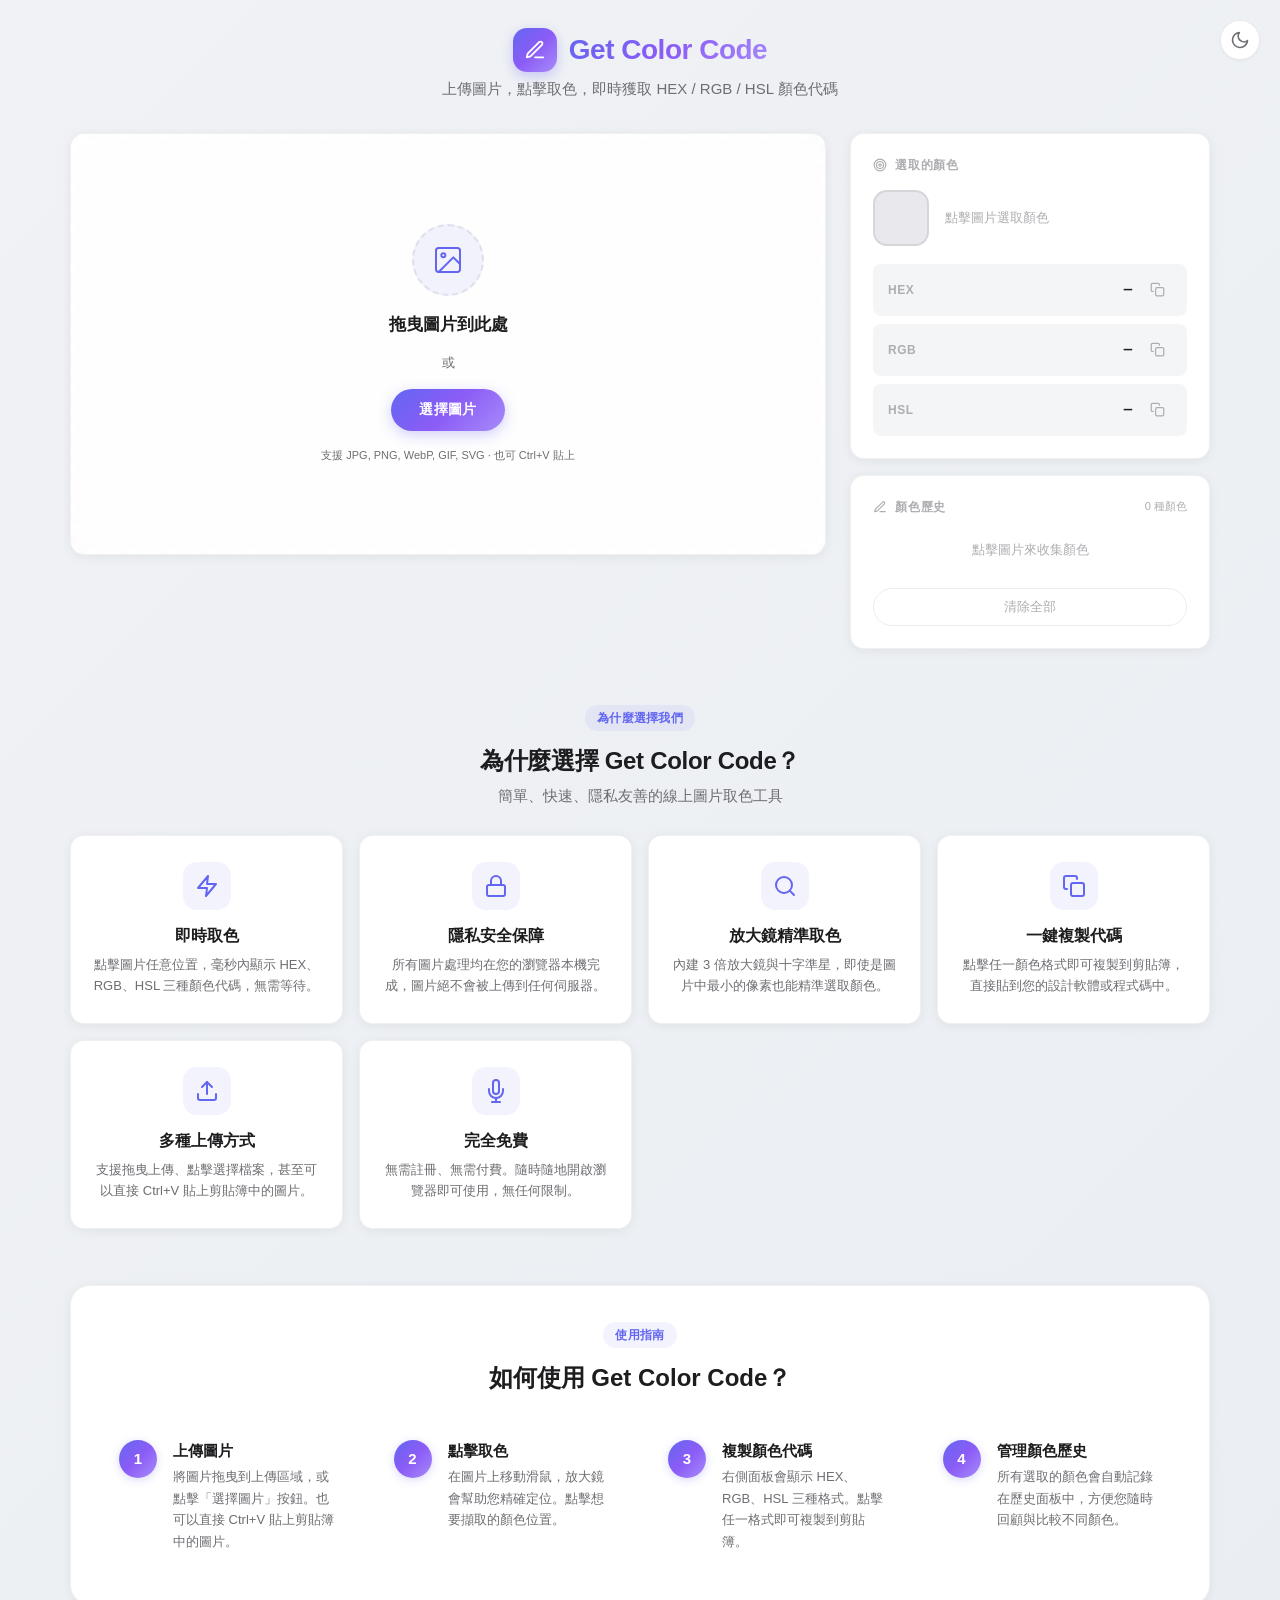
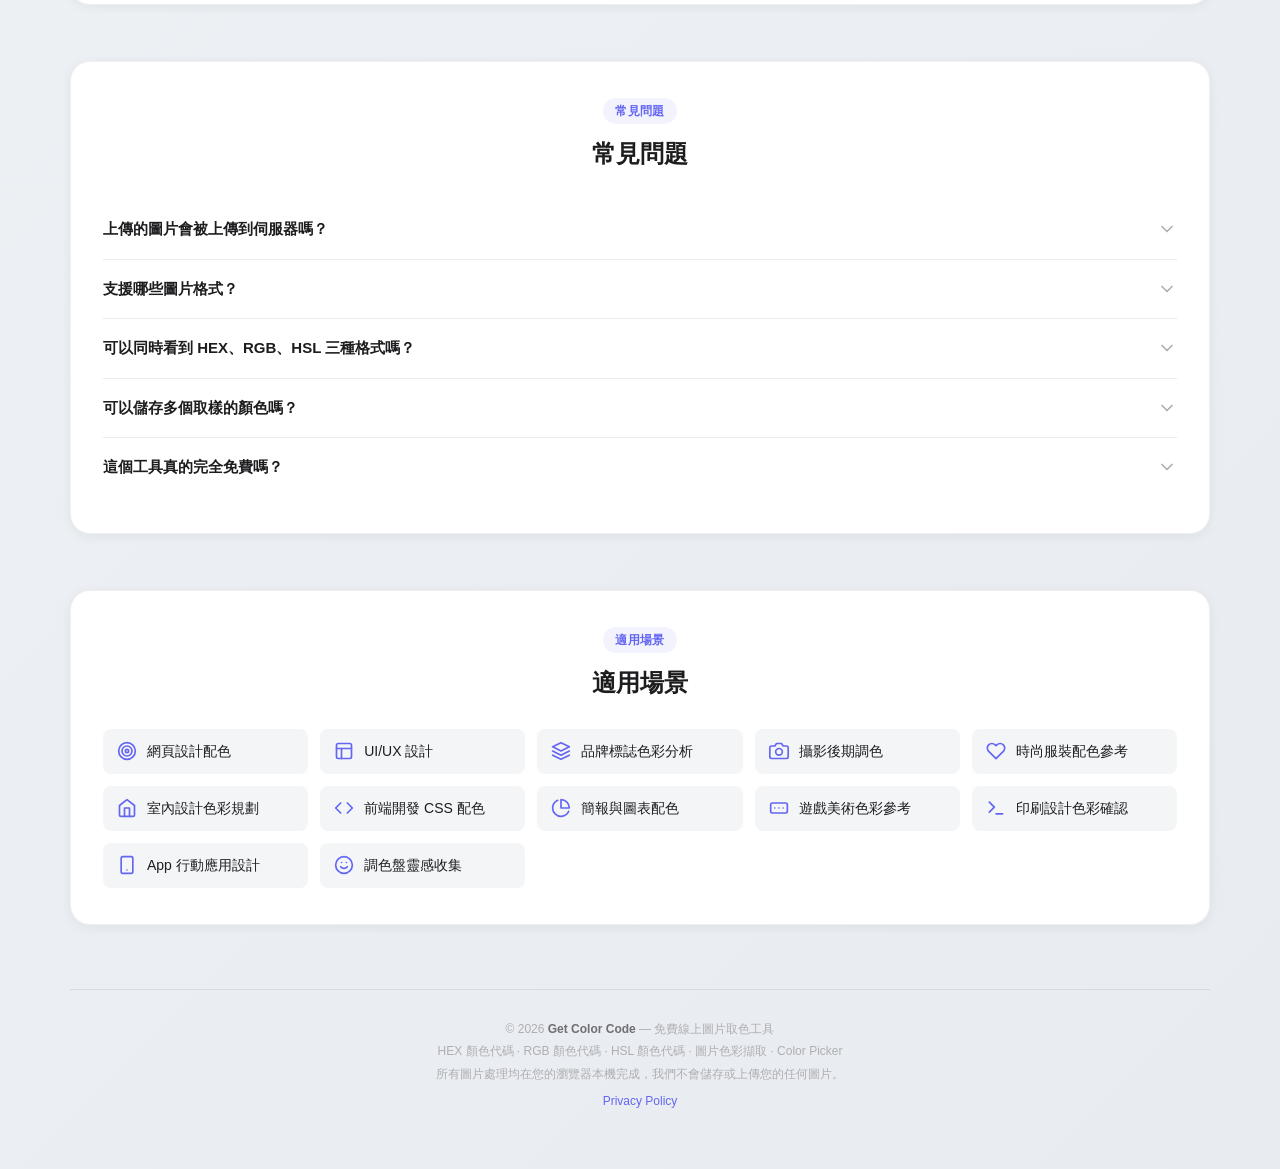
==== index.html @ 828b889d "Add files via upload" ====
<!DOCTYPE html>
<html lang="zh-TW">
<head>
  <meta charset="UTF-8">
  <meta name="viewport" content="width=device-width, initial-scale=1.0">

  <!-- ─── SEO Meta ─────────────────────────────── -->
  <title>Get Color Code - 免費線上圖片取色工具 | HEX RGB HSL 顏色代碼擷取</title>
  <meta name="description" content="Get Color Code 是一款免費的線上圖片取色工具。上傳圖片、點擊取色，即時獲取 HEX、RGB、HSL 顏色代碼。支援拖曳上傳、放大鏡精準取色、顏色歷史記錄，所有處理都在瀏覽器本地完成，保護您的隱私。">
  <meta name="keywords" content="圖片取色, 顏色代碼, HEX顏色, RGB顏色, HSL顏色, 色彩擷取, color picker, 線上取色工具, 顏色選擇器, Get Color Code, 圖片色彩分析, 網頁設計配色">
  <meta name="author" content="Get Color Code">
  <meta name="robots" content="index, follow">
  <meta name="theme-color" content="#6366f1" media="(prefers-color-scheme: light)">
  <meta name="theme-color" content="#121214" media="(prefers-color-scheme: dark)">
  <link rel="canonical" href="https://getcolorcode.com/">

  <!-- ─── Open Graph ───────────────────────────── -->
  <meta property="og:title" content="Get Color Code - 免費線上圖片取色工具">
  <meta property="og:description" content="上傳圖片、點擊取色，即時獲取 HEX、RGB、HSL 顏色代碼。支援拖曳上傳與放大鏡精準取色。">
  <meta property="og:type" content="website">
  <meta property="og:url" content="https://getcolorcode.com/">
  <meta property="og:locale" content="zh_TW">
  <meta property="og:site_name" content="Get Color Code">

  <!-- ─── Twitter Card ─────────────────────────── -->
  <meta name="twitter:card" content="summary_large_image">
  <meta name="twitter:title" content="Get Color Code - 免費線上圖片取色工具">
  <meta name="twitter:description" content="上傳圖片、點擊取色，即時獲取 HEX、RGB、HSL 顏色代碼。隱私友善，所有處理在瀏覽器本機完成。">

  <!-- ─── Structured Data (JSON-LD) ────────────── -->
  <script type="application/ld+json">{"@context":"https://schema.org","@type":"WebApplication","name":"Get Color Code","url":"https://getcolorcode.com/","description":"免費線上圖片取色工具，上傳圖片、點擊取色，即時獲取 HEX、RGB、HSL 顏色代碼。","applicationCategory":"MultimediaApplication","operatingSystem":"Any","offers":{"@type":"Offer","price":"0","priceCurrency":"TWD"},"author":{"@type":"Organization","name":"Get Color Code"},"browserRequirements":"Requires JavaScript"}</script>
  <script type="application/ld+json">{"@context":"https://schema.org","@type":"FAQPage","mainEntity":[{"@type":"Question","name":"上傳的圖片會被上傳到伺服器嗎？","acceptedAnswer":{"@type":"Answer","text":"不會。Get Color Code 的所有圖片處理都在您的瀏覽器本地端完成，圖片不會被上傳到任何伺服器，完全保障您的隱私安全。"}},{"@type":"Question","name":"支援哪些圖片格式？","acceptedAnswer":{"@type":"Answer","text":"支援 JPG、PNG、WebP、GIF、SVG 等常見圖片格式。您也可以直接從剪貼簿貼上圖片（Ctrl+V / Cmd+V）。"}},{"@type":"Question","name":"可以同時看到 HEX、RGB、HSL 三種格式嗎？","acceptedAnswer":{"@type":"Answer","text":"可以。點擊圖片後，右側面板會同時顯示 HEX（如 #FF6B6B）、RGB（如 rgb(255, 107, 107)）和 HSL（如 hsl(0, 100%, 71%)）三種顏色格式，點擊任一格式即可一鍵複製到剪貼簿。"}},{"@type":"Question","name":"可以儲存多個取樣的顏色嗎？","acceptedAnswer":{"@type":"Answer","text":"可以。每次點擊圖片取色時，顏色會自動儲存到右側的「顏色歷史」面板中，您可以隨時點擊歷史顏色來回顧，也可以一鍵清除全部記錄。"}}]}</script>

  <!-- ─── Stylesheet ───────────────────────────── -->
  <link rel="stylesheet" href="style.css">

  <!-- ─── Favicon (inline SVG) ─────────────────── -->
  <link rel="icon" href="data:image/svg+xml,<svg xmlns='http://www.w3.org/2000/svg' viewBox='0 0 32 32'><rect width='32' height='32' rx='8' fill='%236366f1'/><path d='M8 20c0-2.2 1.8-4 4-4h8c2.2 0 4 1.8 4 4s-1.8 4-4 4h-8c-2.2 0-4-1.8-4-4z' fill='white' opacity='0.9'/><circle cx='10' cy='12' r='2' fill='white'/><circle cx='16' cy='10' r='2' fill='white' opacity='0.8'/><circle cx='22' cy='12' r='2' fill='white' opacity='0.7'/></svg>">
</head>
<body>

  <!-- ─── Theme Toggle ──────────────────────── -->
  <button class="theme-toggle" id="themeToggle" type="button" aria-label="切換暗黑模式">
    <svg id="sunIcon" xmlns="http://www.w3.org/2000/svg" viewBox="0 0 24 24" fill="none" stroke="currentColor" stroke-width="2" stroke-linecap="round" stroke-linejoin="round"><circle cx="12" cy="12" r="5"/><line x1="12" y1="1" x2="12" y2="3"/><line x1="12" y1="21" x2="12" y2="23"/><line x1="4.22" y1="4.22" x2="5.64" y2="5.64"/><line x1="18.36" y1="18.36" x2="19.78" y2="19.78"/><line x1="1" y1="12" x2="3" y2="12"/><line x1="21" y1="12" x2="23" y2="12"/><line x1="4.22" y1="19.78" x2="5.64" y2="18.36"/><line x1="18.36" y1="5.64" x2="19.78" y2="4.22"/></svg>
    <svg id="moonIcon" xmlns="http://www.w3.org/2000/svg" viewBox="0 0 24 24" fill="none" stroke="currentColor" stroke-width="2" stroke-linecap="round" stroke-linejoin="round" style="display:none"><path d="M21 12.79A9 9 0 1 1 11.21 3 7 7 0 0 0 21 12.79z"/></svg>
  </button>

  <!-- ============================================
       HEADER
       ============================================ -->
  <header class="header">
    <div class="logo">
      <div class="logo-icon" aria-hidden="true">
        <svg xmlns="http://www.w3.org/2000/svg" viewBox="0 0 24 24" fill="none" stroke="currentColor" stroke-width="2" stroke-linecap="round" stroke-linejoin="round"><path d="M12 20h9"/><path d="M16.5 3.5a2.121 2.121 0 0 1 3 3L7 19l-4 1 1-4L16.5 3.5z"/></svg>
      </div>
      <h1>Get Color Code</h1>
    </div>
    <p class="subtitle">上傳圖片，點擊取色，即時獲取 HEX / RGB / HSL 顏色代碼</p>
  </header>

  <!-- ============================================
       MAIN TOOL
       ============================================ -->
  <main class="main-container">
    <!-- Image Section -->
    <section class="image-section" aria-label="圖片取色區域">
      <div class="image-card">
        <div class="image-wrapper" id="imageWrapper">
          <!-- Upload Overlay -->
          <div class="upload-overlay" id="uploadOverlay">
            <div class="upload-icon-wrapper" aria-hidden="true">
              <svg xmlns="http://www.w3.org/2000/svg" viewBox="0 0 24 24" fill="none" stroke="currentColor" stroke-width="1.5" stroke-linecap="round" stroke-linejoin="round"><rect x="3" y="3" width="18" height="18" rx="2" ry="2"/><circle cx="8.5" cy="8.5" r="1.5"/><polyline points="21 15 16 10 5 21"/></svg>
            </div>
            <span class="upload-text">拖曳圖片到此處</span>
            <span class="upload-hint">或</span>
            <button class="upload-btn" id="uploadBtn" type="button">選擇圖片</button>
            <span class="upload-hint" style="font-size: 11px;">支援 JPG, PNG, WebP, GIF, SVG · 也可 Ctrl+V 貼上</span>
          </div>
          <input type="file" id="fileInput" accept="image/*">

          <!-- Image -->
          <img id="mainImage" style="display: none;" alt="上傳的圖片，點擊即可取色">

          <!-- Magnifier -->
          <div class="magnifier" id="magnifier" aria-hidden="true">
            <div class="magnifier-hl"></div>
            <div class="magnifier-vl"></div>
            <div class="magnifier-center"></div>
          </div>

          <!-- Zoom level -->
          <div class="zoom-level" id="zoomLevel" style="display: none;" aria-live="polite">100%</div>
        </div>
      </div>
    </section>

    <!-- Sidebar -->
    <aside class="sidebar" aria-label="顏色資訊面板">
      <!-- Picked Color -->
      <div class="card" id="colorCard">
        <h2 class="card-title">
          <svg xmlns="http://www.w3.org/2000/svg" viewBox="0 0 24 24" fill="none" stroke="currentColor" stroke-width="2" stroke-linecap="round" stroke-linejoin="round"><circle cx="12" cy="12" r="10"/><circle cx="12" cy="12" r="6"/><circle cx="12" cy="12" r="2"/></svg>
          選取的顏色
        </h2>
        <div class="color-preview" id="colorPreview">
          <div class="color-swatch" id="colorSwatch" role="img" aria-label="選取的顏色預覽"></div>
          <span class="placeholder" id="colorPlaceholder">點擊圖片選取顏色</span>
        </div>
        <div class="color-codes">
          <div class="code-row" data-copy="hex" title="點擊複製 HEX" tabindex="0" role="button" aria-label="複製 HEX 顏色代碼">
            <span class="code-label">HEX</span>
            <span class="code-value" id="hexValue">—</span>
            <button class="copy-btn" data-copy="hex" aria-label="複製 HEX 顏色代碼">
              <svg xmlns="http://www.w3.org/2000/svg" viewBox="0 0 24 24" fill="none" stroke="currentColor" stroke-width="2" stroke-linecap="round" stroke-linejoin="round"><rect x="9" y="9" width="13" height="13" rx="2" ry="2"/><path d="M5 15H4a2 2 0 0 1-2-2V4a2 2 0 0 1 2-2h9a2 2 0 0 1 2 2v1"/></svg>
            </button>
          </div>
          <div class="code-row" data-copy="rgb" title="點擊複製 RGB" tabindex="0" role="button" aria-label="複製 RGB 顏色代碼">
            <span class="code-label">RGB</span>
            <span class="code-value" id="rgbValue">—</span>
            <button class="copy-btn" data-copy="rgb" aria-label="複製 RGB 顏色代碼">
              <svg xmlns="http://www.w3.org/2000/svg" viewBox="0 0 24 24" fill="none" stroke="currentColor" stroke-width="2" stroke-linecap="round" stroke-linejoin="round"><rect x="9" y="9" width="13" height="13" rx="2" ry="2"/><path d="M5 15H4a2 2 0 0 1-2-2V4a2 2 0 0 1 2-2h9a2 2 0 0 1 2 2v1"/></svg>
            </button>
          </div>
          <div class="code-row" data-copy="hsl" title="點擊複製 HSL" tabindex="0" role="button" aria-label="複製 HSL 顏色代碼">
            <span class="code-label">HSL</span>
            <span class="code-value" id="hslValue">—</span>
            <button class="copy-btn" data-copy="hsl" aria-label="複製 HSL 顏色代碼">
              <svg xmlns="http://www.w3.org/2000/svg" viewBox="0 0 24 24" fill="none" stroke="currentColor" stroke-width="2" stroke-linecap="round" stroke-linejoin="round"><rect x="9" y="9" width="13" height="13" rx="2" ry="2"/><path d="M5 15H4a2 2 0 0 1-2-2V4a2 2 0 0 1 2-2h9a2 2 0 0 1 2 2v1"/></svg>
            </button>
          </div>
        </div>
      </div>

      <!-- Color Palette / History -->
      <div class="card">
        <div class="palette-header">
          <h2 class="card-title" style="margin-bottom:0">
            <svg xmlns="http://www.w3.org/2000/svg" viewBox="0 0 24 24" fill="none" stroke="currentColor" stroke-width="2" stroke-linecap="round" stroke-linejoin="round"><path d="M12 20h9"/><path d="M16.5 3.5a2.121 2.121 0 0 1 3 3L7 19l-4 1 1-4L16.5 3.5z"/></svg>
            顏色歷史
          </h2>
          <span class="palette-count" id="paletteCount">0 種顏色</span>
        </div>
        <div class="palette-grid" id="paletteGrid">
          <span class="palette-empty">點擊圖片來收集顏色</span>
        </div>
        <button class="clear-btn" id="clearPalette" type="button">清除全部</button>
      </div>
    </aside>
  </main>

  <!-- ============================================
       CONTENT SECTIONS (SEO)
       ============================================ -->
  <div class="content-wrapper">

    <!-- Features -->
    <section aria-labelledby="features-title">
      <div class="section-header">
        <span class="section-badge">為什麼選擇我們</span>
        <h2 class="section-title" id="features-title">為什麼選擇 Get Color Code？</h2>
        <p class="section-desc">簡單、快速、隱私友善的線上圖片取色工具</p>
      </div>
      <div class="features-grid">
        <article class="feature-card">
          <div class="feature-icon" aria-hidden="true">
            <svg xmlns="http://www.w3.org/2000/svg" viewBox="0 0 24 24" fill="none" stroke="currentColor" stroke-width="2" stroke-linecap="round" stroke-linejoin="round"><polygon points="13 2 3 14 12 14 11 22 21 10 12 10 13 2"/></svg>
          </div>
          <h3>即時取色</h3>
          <p>點擊圖片任意位置，毫秒內顯示 HEX、RGB、HSL 三種顏色代碼，無需等待。</p>
        </article>
        <article class="feature-card">
          <div class="feature-icon" aria-hidden="true">
            <svg xmlns="http://www.w3.org/2000/svg" viewBox="0 0 24 24" fill="none" stroke="currentColor" stroke-width="2" stroke-linecap="round" stroke-linejoin="round"><rect x="3" y="11" width="18" height="11" rx="2" ry="2"/><path d="M7 11V7a5 5 0 0 1 10 0v4"/></svg>
          </div>
          <h3>隱私安全保障</h3>
          <p>所有圖片處理均在您的瀏覽器本機完成，圖片絕不會被上傳到任何伺服器。</p>
        </article>
        <article class="feature-card">
          <div class="feature-icon" aria-hidden="true">
            <svg xmlns="http://www.w3.org/2000/svg" viewBox="0 0 24 24" fill="none" stroke="currentColor" stroke-width="2" stroke-linecap="round" stroke-linejoin="round"><circle cx="11" cy="11" r="8"/><line x1="21" y1="21" x2="16.65" y2="16.65"/></svg>
          </div>
          <h3>放大鏡精準取色</h3>
          <p>內建 3 倍放大鏡與十字準星，即使是圖片中最小的像素也能精準選取顏色。</p>
        </article>
        <article class="feature-card">
          <div class="feature-icon" aria-hidden="true">
            <svg xmlns="http://www.w3.org/2000/svg" viewBox="0 0 24 24" fill="none" stroke="currentColor" stroke-width="2" stroke-linecap="round" stroke-linejoin="round"><rect x="9" y="9" width="13" height="13" rx="2" ry="2"/><path d="M5 15H4a2 2 0 0 1-2-2V4a2 2 0 0 1 2-2h9a2 2 0 0 1 2 2v1"/></svg>
          </div>
          <h3>一鍵複製代碼</h3>
          <p>點擊任一顏色格式即可複製到剪貼簿，直接貼到您的設計軟體或程式碼中。</p>
        </article>
        <article class="feature-card">
          <div class="feature-icon" aria-hidden="true">
            <svg xmlns="http://www.w3.org/2000/svg" viewBox="0 0 24 24" fill="none" stroke="currentColor" stroke-width="2" stroke-linecap="round" stroke-linejoin="round"><path d="M21 15v4a2 2 0 0 1-2 2H5a2 2 0 0 1-2-2v-4"/><polyline points="17 8 12 3 7 8"/><line x1="12" y1="3" x2="12" y2="15"/></svg>
          </div>
          <h3>多種上傳方式</h3>
          <p>支援拖曳上傳、點擊選擇檔案，甚至可以直接 Ctrl+V 貼上剪貼簿中的圖片。</p>
        </article>
        <article class="feature-card">
          <div class="feature-icon" aria-hidden="true">
            <svg xmlns="http://www.w3.org/2000/svg" viewBox="0 0 24 24" fill="none" stroke="currentColor" stroke-width="2" stroke-linecap="round" stroke-linejoin="round"><path d="M12 1a3 3 0 0 0-3 3v8a3 3 0 0 0 6 0V4a3 3 0 0 0-3-3z"/><path d="M19 10v2a7 7 0 0 1-14 0v-2"/><line x1="12" y1="19" x2="12" y2="23"/><line x1="8" y1="23" x2="16" y2="23"/></svg>
          </div>
          <h3>完全免費</h3>
          <p>無需註冊、無需付費。隨時隨地開啟瀏覽器即可使用，無任何限制。</p>
        </article>
      </div>
    </section>

    <!-- How to Use -->
    <section class="howto-card" aria-labelledby="howto-title">
      <div class="section-header">
        <span class="section-badge">使用指南</span>
        <h2 id="howto-title">如何使用 Get Color Code？</h2>
      </div>
      <div class="steps">
        <div class="step">
          <span class="step-number" aria-hidden="true">1</span>
          <div class="step-content">
            <h4>上傳圖片</h4>
            <p>將圖片拖曳到上傳區域，或點擊「選擇圖片」按鈕。也可以直接 Ctrl+V 貼上剪貼簿中的圖片。</p>
          </div>
        </div>
        <div class="step">
          <span class="step-number" aria-hidden="true">2</span>
          <div class="step-content">
            <h4>點擊取色</h4>
            <p>在圖片上移動滑鼠，放大鏡會幫助您精確定位。點擊想要擷取的顏色位置。</p>
          </div>
        </div>
        <div class="step">
          <span class="step-number" aria-hidden="true">3</span>
          <div class="step-content">
            <h4>複製顏色代碼</h4>
            <p>右側面板會顯示 HEX、RGB、HSL 三種格式。點擊任一格式即可複製到剪貼簿。</p>
          </div>
        </div>
        <div class="step">
          <span class="step-number" aria-hidden="true">4</span>
          <div class="step-content">
            <h4>管理顏色歷史</h4>
            <p>所有選取的顏色會自動記錄在歷史面板中，方便您隨時回顧與比較不同顏色。</p>
          </div>
        </div>
      </div>
    </section>

    <!-- FAQ -->
    <section class="faq-card" aria-labelledby="faq-title">
      <div class="section-header">
        <span class="section-badge">常見問題</span>
        <h2 id="faq-title">常見問題</h2>
      </div>
      <div class="faq-item">
        <div class="faq-question" tabindex="0" role="button" aria-expanded="false">
          <span>上傳的圖片會被上傳到伺服器嗎？</span>
          <span class="faq-arrow" aria-hidden="true">
            <svg xmlns="http://www.w3.org/2000/svg" viewBox="0 0 24 24" fill="none" stroke="currentColor" stroke-width="2" stroke-linecap="round" stroke-linejoin="round"><polyline points="6 9 12 15 18 9"/></svg>
          </span>
        </div>
        <div class="faq-answer">不會。Get Color Code 的所有圖片處理都在您的瀏覽器本地端完成，圖片不會被上傳到任何伺服器。我們非常重視您的隱私，這也是為什麼我們選擇完全在客戶端處理圖片。</div>
      </div>
      <div class="faq-item">
        <div class="faq-question" tabindex="0" role="button" aria-expanded="false">
          <span>支援哪些圖片格式？</span>
          <span class="faq-arrow" aria-hidden="true">
            <svg xmlns="http://www.w3.org/2000/svg" viewBox="0 0 24 24" fill="none" stroke="currentColor" stroke-width="2" stroke-linecap="round" stroke-linejoin="round"><polyline points="6 9 12 15 18 9"/></svg>
          </span>
        </div>
        <div class="faq-answer">支援 JPG、PNG、WebP、GIF、SVG 等常見圖片格式。您也可以直接從剪貼簿貼上圖片（使用 Ctrl+V 或 Cmd+V 快捷鍵）。</div>
      </div>
      <div class="faq-item">
        <div class="faq-question" tabindex="0" role="button" aria-expanded="false">
          <span>可以同時看到 HEX、RGB、HSL 三種格式嗎？</span>
          <span class="faq-arrow" aria-hidden="true">
            <svg xmlns="http://www.w3.org/2000/svg" viewBox="0 0 24 24" fill="none" stroke="currentColor" stroke-width="2" stroke-linecap="round" stroke-linejoin="round"><polyline points="6 9 12 15 18 9"/></svg>
          </span>
        </div>
        <div class="faq-answer">可以。點擊圖片後，右側面板會同時顯示 HEX（如 #FF6B6B）、RGB（如 rgb(255, 107, 107)）和 HSL（如 hsl(0, 100%, 71%)）三種顏色格式。點擊任一格式即可一鍵複製到剪貼簿。</div>
      </div>
      <div class="faq-item">
        <div class="faq-question" tabindex="0" role="button" aria-expanded="false">
          <span>可以儲存多個取樣的顏色嗎？</span>
          <span class="faq-arrow" aria-hidden="true">
            <svg xmlns="http://www.w3.org/2000/svg" viewBox="0 0 24 24" fill="none" stroke="currentColor" stroke-width="2" stroke-linecap="round" stroke-linejoin="round"><polyline points="6 9 12 15 18 9"/></svg>
          </span>
        </div>
        <div class="faq-answer">可以。每次點擊圖片取色時，顏色會自動儲存到右側的「顏色歷史」面板中。您可以隨時點擊歷史顏色來回顧之前的取色結果，也可以一鍵清除全部記錄。</div>
      </div>
      <div class="faq-item">
        <div class="faq-question" tabindex="0" role="button" aria-expanded="false">
          <span>這個工具真的完全免費嗎？</span>
          <span class="faq-arrow" aria-hidden="true">
            <svg xmlns="http://www.w3.org/2000/svg" viewBox="0 0 24 24" fill="none" stroke="currentColor" stroke-width="2" stroke-linecap="round" stroke-linejoin="round"><polyline points="6 9 12 15 18 9"/></svg>
          </span>
        </div>
        <div class="faq-answer">是的，Get Color Code 完全免費使用，無需註冊帳號，沒有任何隱藏費用。我們希望提供一個簡單好用的工具，幫助設計師、開發者和所有需要取色的人。</div>
      </div>
    </section>

    <!-- Use Cases -->
    <section class="usecase-card" aria-labelledby="usecase-title">
      <div class="section-header">
        <span class="section-badge">適用場景</span>
        <h2 id="usecase-title">適用場景</h2>
      </div>
      <div class="usecase-grid">
        <div class="usecase-item"><svg xmlns="http://www.w3.org/2000/svg" viewBox="0 0 24 24" fill="none" stroke="currentColor" stroke-width="2" stroke-linecap="round" stroke-linejoin="round"><circle cx="12" cy="12" r="10"/><circle cx="12" cy="12" r="6"/><circle cx="12" cy="12" r="2"/></svg> 網頁設計配色</div>
        <div class="usecase-item"><svg xmlns="http://www.w3.org/2000/svg" viewBox="0 0 24 24" fill="none" stroke="currentColor" stroke-width="2" stroke-linecap="round" stroke-linejoin="round"><rect x="3" y="3" width="18" height="18" rx="2" ry="2"/><line x1="3" y1="9" x2="21" y2="9"/><line x1="9" y1="21" x2="9" y2="9"/></svg> UI/UX 設計</div>
        <div class="usecase-item"><svg xmlns="http://www.w3.org/2000/svg" viewBox="0 0 24 24" fill="none" stroke="currentColor" stroke-width="2" stroke-linecap="round" stroke-linejoin="round"><path d="M12 2L2 7l10 5 10-5-10-5z"/><path d="M2 17l10 5 10-5"/><path d="M2 12l10 5 10-5"/></svg> 品牌標誌色彩分析</div>
        <div class="usecase-item"><svg xmlns="http://www.w3.org/2000/svg" viewBox="0 0 24 24" fill="none" stroke="currentColor" stroke-width="2" stroke-linecap="round" stroke-linejoin="round"><path d="M23 19a2 2 0 0 1-2 2H3a2 2 0 0 1-2-2V8a2 2 0 0 1 2-2h4l2-3h6l2 3h4a2 2 0 0 1 2 2z"/><circle cx="12" cy="13" r="4"/></svg> 攝影後期調色</div>
        <div class="usecase-item"><svg xmlns="http://www.w3.org/2000/svg" viewBox="0 0 24 24" fill="none" stroke="currentColor" stroke-width="2" stroke-linecap="round" stroke-linejoin="round"><path d="M20.84 4.61a5.5 5.5 0 0 0-7.78 0L12 5.67l-1.06-1.06a5.5 5.5 0 0 0-7.78 7.78l1.06 1.06L12 21.23l7.78-7.78 1.06-1.06a5.5 5.5 0 0 0 0-7.78z"/></svg> 時尚服裝配色參考</div>
        <div class="usecase-item"><svg xmlns="http://www.w3.org/2000/svg" viewBox="0 0 24 24" fill="none" stroke="currentColor" stroke-width="2" stroke-linecap="round" stroke-linejoin="round"><path d="M3 9l9-7 9 7v11a2 2 0 0 1-2 2H5a2 2 0 0 1-2-2z"/><polyline points="9 22 9 12 15 12 15 22"/></svg> 室內設計色彩規劃</div>
        <div class="usecase-item"><svg xmlns="http://www.w3.org/2000/svg" viewBox="0 0 24 24" fill="none" stroke="currentColor" stroke-width="2" stroke-linecap="round" stroke-linejoin="round"><polyline points="16 18 22 12 16 6"/><polyline points="8 6 2 12 8 18"/></svg> 前端開發 CSS 配色</div>
        <div class="usecase-item"><svg xmlns="http://www.w3.org/2000/svg" viewBox="0 0 24 24" fill="none" stroke="currentColor" stroke-width="2" stroke-linecap="round" stroke-linejoin="round"><path d="M21.21 15.89A10 10 0 1 1 8 2.83"/><path d="M22 12A10 10 0 0 0 12 2v10z"/></svg> 簡報與圖表配色</div>
        <div class="usecase-item"><svg xmlns="http://www.w3.org/2000/svg" viewBox="0 0 24 24" fill="none" stroke="currentColor" stroke-width="2" stroke-linecap="round" stroke-linejoin="round"><rect x="2" y="6" width="20" height="12" rx="2"/><path d="M12 12h.01"/><path d="M17 12h.01"/><path d="M7 12h.01"/></svg> 遊戲美術色彩參考</div>
        <div class="usecase-item"><svg xmlns="http://www.w3.org/2000/svg" viewBox="0 0 24 24" fill="none" stroke="currentColor" stroke-width="2" stroke-linecap="round" stroke-linejoin="round"><polyline points="4 17 10 11 4 5"/><line x1="12" y1="19" x2="20" y2="19"/></svg> 印刷設計色彩確認</div>
        <div class="usecase-item"><svg xmlns="http://www.w3.org/2000/svg" viewBox="0 0 24 24" fill="none" stroke="currentColor" stroke-width="2" stroke-linecap="round" stroke-linejoin="round"><rect x="5" y="2" width="14" height="20" rx="2" ry="2"/><line x1="12" y1="18" x2="12.01" y2="18"/></svg> App 行動應用設計</div>
        <div class="usecase-item"><svg xmlns="http://www.w3.org/2000/svg" viewBox="0 0 24 24" fill="none" stroke="currentColor" stroke-width="2" stroke-linecap="round" stroke-linejoin="round"><circle cx="12" cy="12" r="10"/><path d="M8 14s1.5 2 4 2 4-2 4-2"/><line x1="9" y1="9" x2="9.01" y2="9"/><line x1="15" y1="9" x2="15.01" y2="9"/></svg> 調色盤靈感收集</div>
      </div>
    </section>

  </div>

  <!-- ============================================
       FOOTER
       ============================================ -->
  <footer class="footer">
    <p>&copy; 2026 <strong>Get Color Code</strong> — 免費線上圖片取色工具</p>
    <p>HEX 顏色代碼 · RGB 顏色代碼 · HSL 顏色代碼 · 圖片色彩擷取 · Color Picker</p>
    <p>所有圖片處理均在您的瀏覽器本機完成，我們不會儲存或上傳您的任何圖片。</p>
    <p class="footer-privacy"><a href="https://getcolorcode-privacypolicy.web.app" target="_blank" rel="noopener noreferrer">Privacy Policy</a></p>
  </footer>

  <!-- Toast -->
  <div class="toast" id="toast" aria-live="polite"></div>

  <!-- ─── JavaScript ───────────────────────────── -->
  <script src="script.js" defer></script>

</body>
</html>
---- style.css ----
/* =============================================
   Get Color Code - 圖片取色工具
   Optimized UI Style Sheet
   ============================================= */

/* ─── CSS Variables ─────────────────────── */
:root {
  /* Colors */
  --bg: #f0f2f5;
  --bg-gradient: linear-gradient(135deg, #f0f2f5 0%, #e8ecf1 100%);
  --card-bg: #ffffff;
  --card-border: rgba(0, 0, 0, 0.06);
  --text: #1d1d1f;
  --text-secondary: #6e6e73;
  --text-tertiary: #aeaeb2;

  /* Brand - gradient theme for a color tool */
  --brand-start: #6366f1;
  --brand-mid: #8b5cf6;
  --brand-end: #a78bfa;
  --brand-gradient: linear-gradient(135deg, #6366f1, #8b5cf6, #a78bfa);
  --brand-subtle: rgba(99, 102, 241, 0.08);

  /* Semantic */
  --accent: #6366f1;
  --accent-hover: #4f46e5;
  --accent-light: rgba(99, 102, 241, 0.12);
  --success: #10b981;
  --danger: #ef4444;
  --warning: #f59e0b;

  /* Surfaces */
  --border: rgba(0, 0, 0, 0.08);
  --border-light: rgba(0, 0, 0, 0.04);
  --hover-bg: rgba(0, 0, 0, 0.04);
  --code-bg: #f4f5f7;

  /* Shadows */
  --shadow-sm: 0 1px 3px rgba(0, 0, 0, 0.04);
  --shadow: 0 2px 12px rgba(0, 0, 0, 0.06);
  --shadow-md: 0 4px 20px rgba(0, 0, 0, 0.08);
  --shadow-lg: 0 8px 32px rgba(0, 0, 0, 0.1);
  --shadow-xl: 0 16px 48px rgba(0, 0, 0, 0.12);

  /* Radius */
  --radius-sm: 8px;
  --radius: 14px;
  --radius-lg: 20px;
  --radius-xl: 28px;
  --radius-full: 9999px;

  /* Typography */
  --font-sans: -apple-system, BlinkMacSystemFont, 'SF Pro Text', 'Segoe UI', Roboto, 'Helvetica Neue', Arial, sans-serif;
  --font-mono: 'SF Mono', 'Fira Code', 'Cascadia Code', 'JetBrains Mono', monospace;

  /* Transitions */
  --transition: 0.2s cubic-bezier(0.4, 0, 0.2, 1);
  --transition-slow: 0.35s cubic-bezier(0.4, 0, 0.2, 1);
  --transition-bounce: 0.4s cubic-bezier(0.34, 1.56, 0.64, 1);

  /* Toast */
  --toast-bg: #1d1d1f;
  --toast-text: #ffffff;
}

/* ─── Dark Mode ─────────────────────────── */
@media (prefers-color-scheme: dark) {
  :root {
    --bg: #121214;
    --bg-gradient: linear-gradient(135deg, #121214 0%, #18181b 100%);
    --card-bg: #1c1c1e;
    --card-border: rgba(255, 255, 255, 0.06);
    --text: #f5f5f7;
    --text-secondary: #98989d;
    --text-tertiary: #636366;

    --border: rgba(255, 255, 255, 0.08);
    --border-light: rgba(255, 255, 255, 0.04);
    --hover-bg: rgba(255, 255, 255, 0.06);
    --code-bg: #2c2c2e;

    --brand-subtle: rgba(99, 102, 241, 0.12);
    --accent-light: rgba(99, 102, 241, 0.18);

    --shadow-sm: 0 1px 3px rgba(0, 0, 0, 0.2);
    --shadow: 0 2px 12px rgba(0, 0, 0, 0.25);
    --shadow-md: 0 4px 20px rgba(0, 0, 0, 0.3);
    --shadow-lg: 0 8px 32px rgba(0, 0, 0, 0.35);

    --toast-bg: #f5f5f7;
    --toast-text: #1d1d1f;
  }

  .image-wrapper {
    background: repeating-conic-gradient(#2c2c2e 0% 25%, transparent 0% 50%) 50% / 20px 20px;
  }

  .upload-overlay {
    background: rgba(0, 0, 0, 0.75);
  }

  .magnifier {
    border-color: rgba(255, 255, 255, 0.6);
  }
}

/* ─── Manual Dark Mode ──────────────────── */
[data-theme="dark"] {
  --bg: #121214;
  --bg-gradient: linear-gradient(135deg, #121214 0%, #18181b 100%);
  --card-bg: #1c1c1e;
  --card-border: rgba(255, 255, 255, 0.06);
  --text: #f5f5f7;
  --text-secondary: #98989d;
  --text-tertiary: #636366;

  --border: rgba(255, 255, 255, 0.08);
  --border-light: rgba(255, 255, 255, 0.04);
  --hover-bg: rgba(255, 255, 255, 0.06);
  --code-bg: #2c2c2e;

  --brand-subtle: rgba(99, 102, 241, 0.12);
  --accent-light: rgba(99, 102, 241, 0.18);

  --shadow-sm: 0 1px 3px rgba(0, 0, 0, 0.2);
  --shadow: 0 2px 12px rgba(0, 0, 0, 0.25);
  --shadow-md: 0 4px 20px rgba(0, 0, 0, 0.3);
  --shadow-lg: 0 8px 32px rgba(0, 0, 0, 0.35);

  --toast-bg: #f5f5f7;
  --toast-text: #1d1d1f;
}

[data-theme="dark"] .image-wrapper {
  background: repeating-conic-gradient(#2c2c2e 0% 25%, transparent 0% 50%) 50% / 20px 20px;
}

[data-theme="dark"] .upload-overlay {
  background: rgba(0, 0, 0, 0.75);
}

[data-theme="dark"] .magnifier {
  border-color: rgba(255, 255, 255, 0.6);
}

[data-theme="dark"] .logo-icon {
  box-shadow: 0 0 20px rgba(99, 102, 241, 0.3);
}

/* ─── Reset & Base ──────────────────────── */
*, *::before, *::after {
  margin: 0;
  padding: 0;
  box-sizing: border-box;
}

body {
  font-family: var(--font-sans);
  background: var(--bg-gradient);
  color: var(--text);
  min-height: 100vh;
  min-height: 100dvh;
  display: flex;
  flex-direction: column;
  align-items: center;
  padding: 28px 24px;
  -webkit-font-smoothing: antialiased;
  -moz-osx-font-smoothing: grayscale;
  line-height: 1.5;
}

/* ─── Animations ────────────────────────── */
@keyframes fadeInUp {
  from { opacity: 0; transform: translateY(16px); }
  to   { opacity: 1; transform: translateY(0); }
}

@keyframes fadeInScale {
  from { opacity: 0; transform: scale(0.92); }
  to   { opacity: 1; transform: scale(1); }
}

@keyframes shimmer {
  0%   { background-position: -200% 0; }
  100% { background-position: 200% 0; }
}

@keyframes pulse {
  0%, 100% { opacity: 1; }
  50% { opacity: 0.6; }
}

@keyframes checkPop {
  0%   { transform: scale(0); opacity: 0; }
  50%  { transform: scale(1.2); }
  100% { transform: scale(1); opacity: 1; }
}

.header { animation: fadeInUp 0.5s ease both; }
.main-container { animation: fadeInUp 0.5s ease 0.1s both; }
.content-wrapper { animation: fadeInUp 0.5s ease 0.2s both; }

/* ─── Header ────────────────────────────── */
.header {
  text-align: center;
  margin-bottom: 32px;
  max-width: 600px;
}

.logo {
  display: flex;
  align-items: center;
  justify-content: center;
  gap: 12px;
  margin-bottom: 6px;
}

.logo-icon {
  width: 44px;
  height: 44px;
  border-radius: 14px;
  background: var(--brand-gradient);
  display: flex;
  align-items: center;
  justify-content: center;
  box-shadow: 0 4px 12px rgba(99, 102, 241, 0.3);
  flex-shrink: 0;
  transition: box-shadow var(--transition);
}

.logo-icon svg {
  width: 22px;
  height: 22px;
  color: #fff;
}

.logo h1 {
  font-size: 28px;
  font-weight: 800;
  letter-spacing: -0.5px;
  background: var(--brand-gradient);
  -webkit-background-clip: text;
  -webkit-text-fill-color: transparent;
  background-clip: text;
}

.subtitle {
  color: var(--text-secondary);
  font-size: 15px;
  font-weight: 400;
  margin-top: 2px;
}

/* ─── Theme Toggle ──────────────────────── */
.theme-toggle {
  position: fixed;
  top: 20px;
  right: 20px;
  width: 40px;
  height: 40px;
  border-radius: 50%;
  border: 1px solid var(--border);
  background: var(--card-bg);
  color: var(--text-secondary);
  cursor: pointer;
  display: flex;
  align-items: center;
  justify-content: center;
  transition: all var(--transition);
  z-index: 50;
  box-shadow: var(--shadow-sm);
}

.theme-toggle:hover {
  background: var(--hover-bg);
  color: var(--accent);
  box-shadow: var(--shadow);
  transform: scale(1.05);
}

.theme-toggle:active {
  transform: scale(0.95);
}

.theme-toggle svg {
  width: 20px;
  height: 20px;
}

/* ─── Main Container ────────────────────── */
.main-container {
  display: flex;
  gap: 24px;
  width: 100%;
  max-width: 1140px;
  align-items: flex-start;
}

/* ─── Image Area ────────────────────────── */
.image-section {
  flex: 1;
  min-width: 0;
}

.image-card {
  background: var(--card-bg);
  border-radius: var(--radius);
  box-shadow: var(--shadow);
  border: 1px solid var(--card-border);
  overflow: hidden;
  transition: box-shadow var(--transition);
}

.image-card:focus-within {
  box-shadow: var(--shadow-md), 0 0 0 2px var(--accent-light);
}

.image-wrapper {
  position: relative;
  width: 100%;
  min-height: 420px;
  display: flex;
  align-items: center;
  justify-content: center;
  background: repeating-conic-gradient(#e8e8ed 0% 25%, transparent 0% 50%) 50% / 20px 20px;
  cursor: crosshair;
  overflow: hidden;
}

.image-wrapper img {
  max-width: 100%;
  max-height: 620px;
  display: block;
  user-select: none;
  -webkit-user-drag: none;
  transition: transform 0.15s ease;
  will-change: transform;
}

/* ─── Upload Overlay ────────────────────── */
.upload-overlay {
  position: absolute;
  inset: 0;
  display: flex;
  flex-direction: column;
  align-items: center;
  justify-content: center;
  gap: 16px;
  background: rgba(255, 255, 255, 0.88);
  backdrop-filter: blur(12px);
  -webkit-backdrop-filter: blur(12px);
  transition: opacity 0.35s ease, background 0.3s ease;
  z-index: 10;
}

.upload-overlay.drag-over {
  background: rgba(99, 102, 241, 0.08);
  border: 2px dashed var(--accent);
  inset: 8px;
  border-radius: calc(var(--radius) - 4px);
}

.upload-overlay.hidden {
  opacity: 0;
  pointer-events: none;
}

.upload-icon-wrapper {
  width: 72px;
  height: 72px;
  border-radius: 50%;
  background: var(--brand-subtle);
  display: flex;
  align-items: center;
  justify-content: center;
  border: 2px dashed var(--border);
  transition: all var(--transition);
  color: var(--accent);
}

.upload-overlay.drag-over .upload-icon-wrapper {
  border-color: var(--accent);
  background: var(--accent-light);
  transform: scale(1.05);
}

.upload-icon-wrapper svg {
  width: 32px;
  height: 32px;
}

.upload-text {
  font-size: 17px;
  font-weight: 600;
  color: var(--text);
}

.upload-hint {
  font-size: 13px;
  color: var(--text-secondary);
}

.upload-btn {
  padding: 12px 28px;
  background: var(--brand-gradient);
  color: #fff;
  border: none;
  border-radius: var(--radius-full);
  font-size: 14px;
  font-weight: 600;
  cursor: pointer;
  transition: all var(--transition);
  box-shadow: 0 4px 14px rgba(99, 102, 241, 0.3);
  letter-spacing: 0.3px;
}

.upload-btn:hover {
  transform: translateY(-2px);
  box-shadow: 0 6px 20px rgba(99, 102, 241, 0.4);
}

.upload-btn:active {
  transform: translateY(0);
  box-shadow: 0 2px 8px rgba(99, 102, 241, 0.2);
}

.upload-btn:focus-visible {
  outline: 2px solid var(--accent);
  outline-offset: 2px;
}

#fileInput {
  display: none;
}

/* ─── Magnifier ─────────────────────────── */
.magnifier {
  position: absolute;
  width: 130px;
  height: 130px;
  border-radius: 50%;
  border: 3px solid rgba(255, 255, 255, 0.9);
  box-shadow: 0 4px 24px rgba(0, 0, 0, 0.3), inset 0 0 0 1px rgba(0, 0, 0, 0.05);
  pointer-events: none;
  z-index: 20;
  display: none;
  overflow: hidden;
  background-repeat: no-repeat;
  will-change: left, top;
}

.magnifier-center {
  position: absolute;
  top: 50%;
  left: 50%;
  transform: translate(-50%, -50%);
  width: 8px;
  height: 8px;
  background: transparent;
  border-radius: 50%;
  box-shadow:
    0 0 0 2px rgba(255, 255, 255, 0.95),
    0 0 0 3.5px rgba(0, 0, 0, 0.3),
    0 0 0 5px rgba(255, 255, 255, 0.2);
  z-index: 2;
}

.magnifier-hl, .magnifier-vl {
  position: absolute;
  background: rgba(255, 255, 255, 0.5);
  z-index: 1;
}

.magnifier-hl {
  top: 50%;
  left: 0;
  right: 0;
  height: 1px;
}

.magnifier-vl {
  left: 50%;
  top: 0;
  bottom: 0;
  width: 1px;
}

/* ─── Zoom Level ────────────────────────── */
.zoom-level {
  position: absolute;
  bottom: 12px;
  right: 12px;
  background: rgba(0, 0, 0, 0.7);
  backdrop-filter: blur(8px);
  -webkit-backdrop-filter: blur(8px);
  color: #fff;
  padding: 5px 12px;
  border-radius: var(--radius-full);
  font-size: 11px;
  font-weight: 600;
  z-index: 15;
  pointer-events: none;
  letter-spacing: 0.3px;
}

/* ─── Sidebar ───────────────────────────── */
.sidebar {
  width: 360px;
  flex-shrink: 0;
  display: flex;
  flex-direction: column;
  gap: 16px;
  position: sticky;
  top: 24px;
}

/* ─── Card ──────────────────────────────── */
.card {
  background: var(--card-bg);
  border-radius: var(--radius);
  box-shadow: var(--shadow);
  border: 1px solid var(--card-border);
  padding: 22px;
  transition: box-shadow var(--transition);
}

.card-title {
  font-size: 12px;
  font-weight: 700;
  text-transform: uppercase;
  letter-spacing: 0.8px;
  color: var(--text-tertiary);
  margin-bottom: 16px;
  display: flex;
  align-items: center;
  gap: 8px;
}

.card-title svg {
  width: 14px;
  height: 14px;
}

/* ─── Color Preview ─────────────────────── */
.color-preview {
  display: flex;
  gap: 16px;
  align-items: center;
  margin-bottom: 18px;
}

.color-swatch {
  width: 56px;
  height: 56px;
  border-radius: 14px;
  border: 2px solid var(--border);
  flex-shrink: 0;
  background: #e8e8ed;
  transition: background var(--transition), border-color var(--transition), transform var(--transition-bounce);
  will-change: transform;
}

.color-swatch.picked {
  animation: fadeInScale 0.3s ease;
}

.color-preview .placeholder {
  color: var(--text-tertiary);
  font-size: 13px;
  font-weight: 400;
}

/* ─── Color Code Rows ───────────────────── */
.color-codes {
  display: flex;
  flex-direction: column;
  gap: 8px;
}

.code-row {
  display: flex;
  align-items: center;
  gap: 10px;
  padding: 10px 14px;
  background: var(--code-bg);
  border-radius: var(--radius-sm);
  transition: all var(--transition);
  cursor: pointer;
  border: 1px solid transparent;
  position: relative;
  overflow: hidden;
}

.code-row::after {
  content: '點擊複製';
  position: absolute;
  right: 12px;
  font-size: 11px;
  color: var(--text-tertiary);
  opacity: 0;
  transition: opacity var(--transition);
  font-weight: 500;
}

.code-row:hover::after {
  opacity: 1;
}

.code-row:hover {
  background: var(--hover-bg);
  border-color: var(--border);
}

.code-row:focus-visible {
  outline: 2px solid var(--accent);
  outline-offset: 2px;
}

.code-row:active {
  transform: scale(0.98);
}

.code-row.copied {
  background: rgba(16, 185, 129, 0.1);
  border-color: var(--success);
}

[data-theme="dark"] .code-row.copied {
  background: rgba(16, 185, 129, 0.15);
}

.code-label {
  font-size: 12px;
  font-weight: 700;
  color: var(--text-tertiary);
  letter-spacing: 0.5px;
  min-width: 32px;
  text-transform: uppercase;
}

.code-value {
  font-size: 14px;
  font-weight: 600;
  font-family: var(--font-mono);
  color: var(--text);
  flex: 1;
  text-align: right;
  letter-spacing: -0.2px;
}

.copy-btn {
  width: 30px;
  height: 30px;
  border-radius: 7px;
  border: none;
  background: transparent;
  cursor: pointer;
  display: flex;
  align-items: center;
  justify-content: center;
  color: var(--text-tertiary);
  transition: all var(--transition);
  flex-shrink: 0;
}

.copy-btn svg {
  width: 15px;
  height: 15px;
}

.copy-btn:hover {
  background: rgba(0, 0, 0, 0.06);
  color: var(--accent);
}

[data-theme="dark"] .copy-btn:hover {
  background: rgba(255, 255, 255, 0.08);
}

.copy-btn.copied {
  background: var(--success);
  color: #fff;
}

.copy-btn.copied svg {
  animation: checkPop 0.3s ease;
}

/* ─── Color Palette / History ───────────── */
.palette-header {
  display: flex;
  align-items: center;
  justify-content: space-between;
  margin-bottom: 12px;
}

.palette-count {
  font-size: 11px;
  color: var(--text-tertiary);
  font-weight: 500;
}

.palette-grid {
  display: flex;
  flex-wrap: wrap;
  gap: 8px;
  min-height: 46px;
}

.palette-color {
  width: 42px;
  height: 42px;
  border-radius: 10px;
  cursor: pointer;
  border: 2px solid transparent;
  transition: all var(--transition);
  position: relative;
  overflow: hidden;
}

.palette-color::before {
  content: '';
  position: absolute;
  inset: 0;
  border-radius: 8px;
  background: inherit;
}

.palette-color::after {
  content: '';
  position: absolute;
  inset: 0;
  border-radius: 8px;
  box-shadow: inset 0 1px 2px rgba(0, 0, 0, 0.1);
}

.palette-color:hover {
  transform: scale(1.18) translateY(-2px);
  border-color: var(--text);
  z-index: 3;
  box-shadow: 0 4px 16px rgba(0, 0, 0, 0.2);
}

.palette-color:active {
  transform: scale(1.05);
}

.palette-color.selected {
  border-color: var(--accent);
  box-shadow: 0 0 0 3px var(--accent-light);
  z-index: 2;
}

.palette-color.selected::after {
  box-shadow: inset 0 1px 2px rgba(0, 0, 0, 0.1);
}

.palette-empty {
  color: var(--text-tertiary);
  font-size: 13px;
  text-align: center;
  width: 100%;
  padding: 12px 0;
}

.clear-btn {
  display: block;
  width: 100%;
  margin-top: 14px;
  padding: 9px;
  border: 1px solid var(--border);
  background: transparent;
  border-radius: var(--radius-full);
  font-size: 13px;
  font-weight: 500;
  color: var(--text-tertiary);
  cursor: pointer;
  transition: all var(--transition);
}

.clear-btn:hover {
  background: rgba(239, 68, 68, 0.06);
  color: var(--danger);
  border-color: rgba(239, 68, 68, 0.3);
}

.clear-btn:active {
  transform: scale(0.97);
}

/* =========================================
   Content Sections
   ========================================= */

.content-wrapper {
  width: 100%;
  max-width: 1140px;
  margin-top: 56px;
}

/* ─── Section Title ─────────────────────── */
.section-title {
  font-size: 24px;
  font-weight: 800;
  color: var(--text);
  margin-bottom: 6px;
  text-align: center;
  letter-spacing: -0.3px;
}

.section-desc {
  font-size: 15px;
  color: var(--text-secondary);
  text-align: center;
  margin-bottom: 28px;
}

/* ─── Section Badge ─────────────────────── */
.section-badge {
  display: inline-block;
  padding: 4px 12px;
  background: var(--brand-subtle);
  color: var(--accent);
  font-size: 12px;
  font-weight: 600;
  border-radius: var(--radius-full);
  margin-bottom: 12px;
  letter-spacing: 0.3px;
}

.section-header {
  text-align: center;
  margin-bottom: 28px;
}

/* ─── Features Grid ─────────────────────── */
.features-grid {
  display: grid;
  grid-template-columns: repeat(auto-fit, minmax(250px, 1fr));
  gap: 16px;
  margin-bottom: 56px;
}

.feature-card {
  background: var(--card-bg);
  border-radius: var(--radius);
  box-shadow: var(--shadow);
  border: 1px solid var(--card-border);
  padding: 26px 22px;
  text-align: center;
  transition: all var(--transition);
  position: relative;
  overflow: hidden;
}

.feature-card::before {
  content: '';
  position: absolute;
  top: 0;
  left: 0;
  right: 0;
  height: 3px;
  background: var(--brand-gradient);
  opacity: 0;
  transition: opacity var(--transition);
}

.feature-card:hover::before {
  opacity: 1;
}

.feature-card:hover {
  transform: translateY(-4px);
  box-shadow: var(--shadow-lg);
}

.feature-icon {
  width: 48px;
  height: 48px;
  border-radius: 14px;
  background: var(--brand-subtle);
  display: flex;
  align-items: center;
  justify-content: center;
  margin: 0 auto 14px;
  color: var(--accent);
  transition: transform var(--transition);
}

.feature-card:hover .feature-icon {
  transform: scale(1.1);
}

.feature-icon svg {
  width: 24px;
  height: 24px;
}

.feature-card h3 {
  font-size: 16px;
  font-weight: 700;
  margin-bottom: 6px;
  color: var(--text);
}

.feature-card p {
  font-size: 13px;
  color: var(--text-secondary);
  line-height: 1.65;
}

/* ─── How To Use ────────────────────────── */
.howto-card {
  background: var(--card-bg);
  border-radius: var(--radius-lg);
  box-shadow: var(--shadow);
  border: 1px solid var(--card-border);
  padding: 36px 32px;
  margin-bottom: 56px;
}

.howto-card .section-header {
  margin-bottom: 0;
}

.steps {
  display: grid;
  grid-template-columns: repeat(auto-fit, minmax(220px, 1fr));
  gap: 24px;
  margin-top: 28px;
}

.step {
  display: flex;
  gap: 16px;
  align-items: flex-start;
  padding: 16px;
  border-radius: var(--radius-sm);
  transition: background var(--transition);
}

.step:hover {
  background: var(--hover-bg);
}

.step-number {
  width: 38px;
  height: 38px;
  border-radius: 50%;
  background: var(--brand-gradient);
  color: #fff;
  display: flex;
  align-items: center;
  justify-content: center;
  font-size: 15px;
  font-weight: 700;
  flex-shrink: 0;
  box-shadow: 0 2px 8px rgba(99, 102, 241, 0.25);
}

.step-content h4 {
  font-size: 15px;
  font-weight: 700;
  margin-bottom: 4px;
  color: var(--text);
}

.step-content p {
  font-size: 13px;
  color: var(--text-secondary);
  line-height: 1.65;
}

/* ─── FAQ ───────────────────────────────── */
.faq-card {
  background: var(--card-bg);
  border-radius: var(--radius-lg);
  box-shadow: var(--shadow);
  border: 1px solid var(--card-border);
  padding: 36px 32px;
  margin-bottom: 56px;
}

.faq-item {
  border-bottom: 1px solid var(--border);
}

.faq-item:last-child {
  border-bottom: none;
}

.faq-question {
  font-size: 15px;
  font-weight: 600;
  color: var(--text);
  cursor: pointer;
  display: flex;
  align-items: center;
  justify-content: space-between;
  gap: 12px;
  padding: 18px 0;
  transition: color var(--transition);
  -webkit-tap-highlight-color: transparent;
}

.faq-question:hover {
  color: var(--accent);
}

.faq-question:focus-visible {
  outline: 2px solid var(--accent);
  outline-offset: 4px;
  border-radius: 4px;
}

.faq-arrow {
  width: 20px;
  height: 20px;
  flex-shrink: 0;
  color: var(--text-tertiary);
  transition: transform var(--transition-slow);
}

.faq-item.open .faq-arrow {
  transform: rotate(180deg);
}

.faq-arrow svg {
  width: 20px;
  height: 20px;
}

.faq-answer {
  font-size: 13px;
  color: var(--text-secondary);
  line-height: 1.75;
  max-height: 0;
  overflow: hidden;
  transition: max-height 0.4s ease, padding 0.4s ease;
  padding: 0;
}

.faq-item.open .faq-answer {
  max-height: 300px;
  padding-bottom: 18px;
}

/* ─── Use Cases ─────────────────────────── */
.usecase-card {
  background: var(--card-bg);
  border-radius: var(--radius-lg);
  box-shadow: var(--shadow);
  border: 1px solid var(--card-border);
  padding: 36px 32px;
  margin-bottom: 48px;
}

.usecase-grid {
  display: grid;
  grid-template-columns: repeat(auto-fit, minmax(200px, 1fr));
  gap: 12px;
  margin-top: 24px;
}

.usecase-item {
  display: flex;
  align-items: center;
  gap: 10px;
  padding: 12px 14px;
  background: var(--code-bg);
  border-radius: var(--radius-sm);
  font-size: 14px;
  font-weight: 500;
  color: var(--text);
  transition: all var(--transition);
  cursor: default;
}

.usecase-item:hover {
  background: var(--hover-bg);
  transform: translateX(4px);
}

.usecase-item svg {
  width: 20px;
  height: 20px;
  flex-shrink: 0;
  color: var(--accent);
}

/* ─── Footer ────────────────────────────── */
.footer {
  width: 100%;
  max-width: 1140px;
  margin-top: 16px;
  padding: 28px 0;
  border-top: 1px solid var(--border);
  text-align: center;
}

.footer p {
  font-size: 12px;
  color: var(--text-tertiary);
  line-height: 1.9;
}

.footer strong {
  color: var(--text-secondary);
}

.footer-privacy {
  margin-top: 4px;
}

.footer-privacy a {
  color: var(--accent);
  text-decoration: none;
  font-size: 12px;
  transition: opacity 0.2s;
}

.footer-privacy a:hover {
  opacity: 0.8;
  text-decoration: underline;
}

@media (prefers-color-scheme: dark) {
  .footer-privacy a {
    color: #a78bfa;
  }
}

[data-theme="dark"] .footer-privacy a {
  color: #a78bfa;
}
/* ─── Toast ─────────────────────────────── */
.toast {
  position: fixed;
  bottom: 32px;
  left: 50%;
  transform: translateX(-50%) translateY(100px);
  background: var(--toast-bg);
  color: var(--toast-text);
  padding: 12px 24px;
  border-radius: var(--radius-full);
  font-size: 14px;
  font-weight: 600;
  z-index: 100;
  opacity: 0;
  pointer-events: none;
  transition: all 0.35s cubic-bezier(0.4, 0, 0.2, 1);
  box-shadow: var(--shadow-lg);
  white-space: nowrap;
}

.toast.show {
  opacity: 1;
  transform: translateX(-50%) translateY(0);
}

/* =========================================
   Responsive
   ========================================= */

@media (max-width: 960px) {
  .main-container {
    flex-direction: column;
  }

  .sidebar {
    width: 100%;
    position: static;
  }

  .image-wrapper {
    min-height: 300px;
  }

  .steps {
    grid-template-columns: 1fr 1fr;
  }
}

@media (max-width: 640px) {
  body {
    padding: 16px 12px;
  }

  .header {
    margin-bottom: 24px;
  }

  .logo h1 {
    font-size: 22px;
  }

  .subtitle {
    font-size: 13px;
  }

  .theme-toggle {
    top: 12px;
    right: 12px;
    width: 36px;
    height: 36px;
  }

  .image-wrapper {
    min-height: 240px;
  }

  .features-grid {
    grid-template-columns: 1fr;
    gap: 12px;
  }

  .steps {
    grid-template-columns: 1fr;
    gap: 8px;
  }

  .howto-card,
  .faq-card,
  .usecase-card {
    padding: 24px 18px;
    border-radius: var(--radius);
  }

  .section-title {
    font-size: 20px;
  }

  .content-wrapper {
    margin-top: 40px;
  }

  .features-grid {
    margin-bottom: 40px;
  }

  .howto-card,
  .faq-card {
    margin-bottom: 40px;
  }

  .code-row::after {
    display: none;
  }

  .sidebar {
    gap: 12px;
  }

  .usecase-grid {
    grid-template-columns: 1fr 1fr;
  }

  .palette-color {
    width: 38px;
    height: 38px;
  }
}

@media (max-width: 420px) {
  .usecase-grid {
    grid-template-columns: 1fr;
  }

  .step {
    padding: 12px;
  }
}

/* ─── Reduced Motion ────────────────────── */
@media (prefers-reduced-motion: reduce) {
  *, *::before, *::after {
    animation-duration: 0.01ms !important;
    animation-iteration-count: 1 !important;
    transition-duration: 0.01ms !important;
  }
}
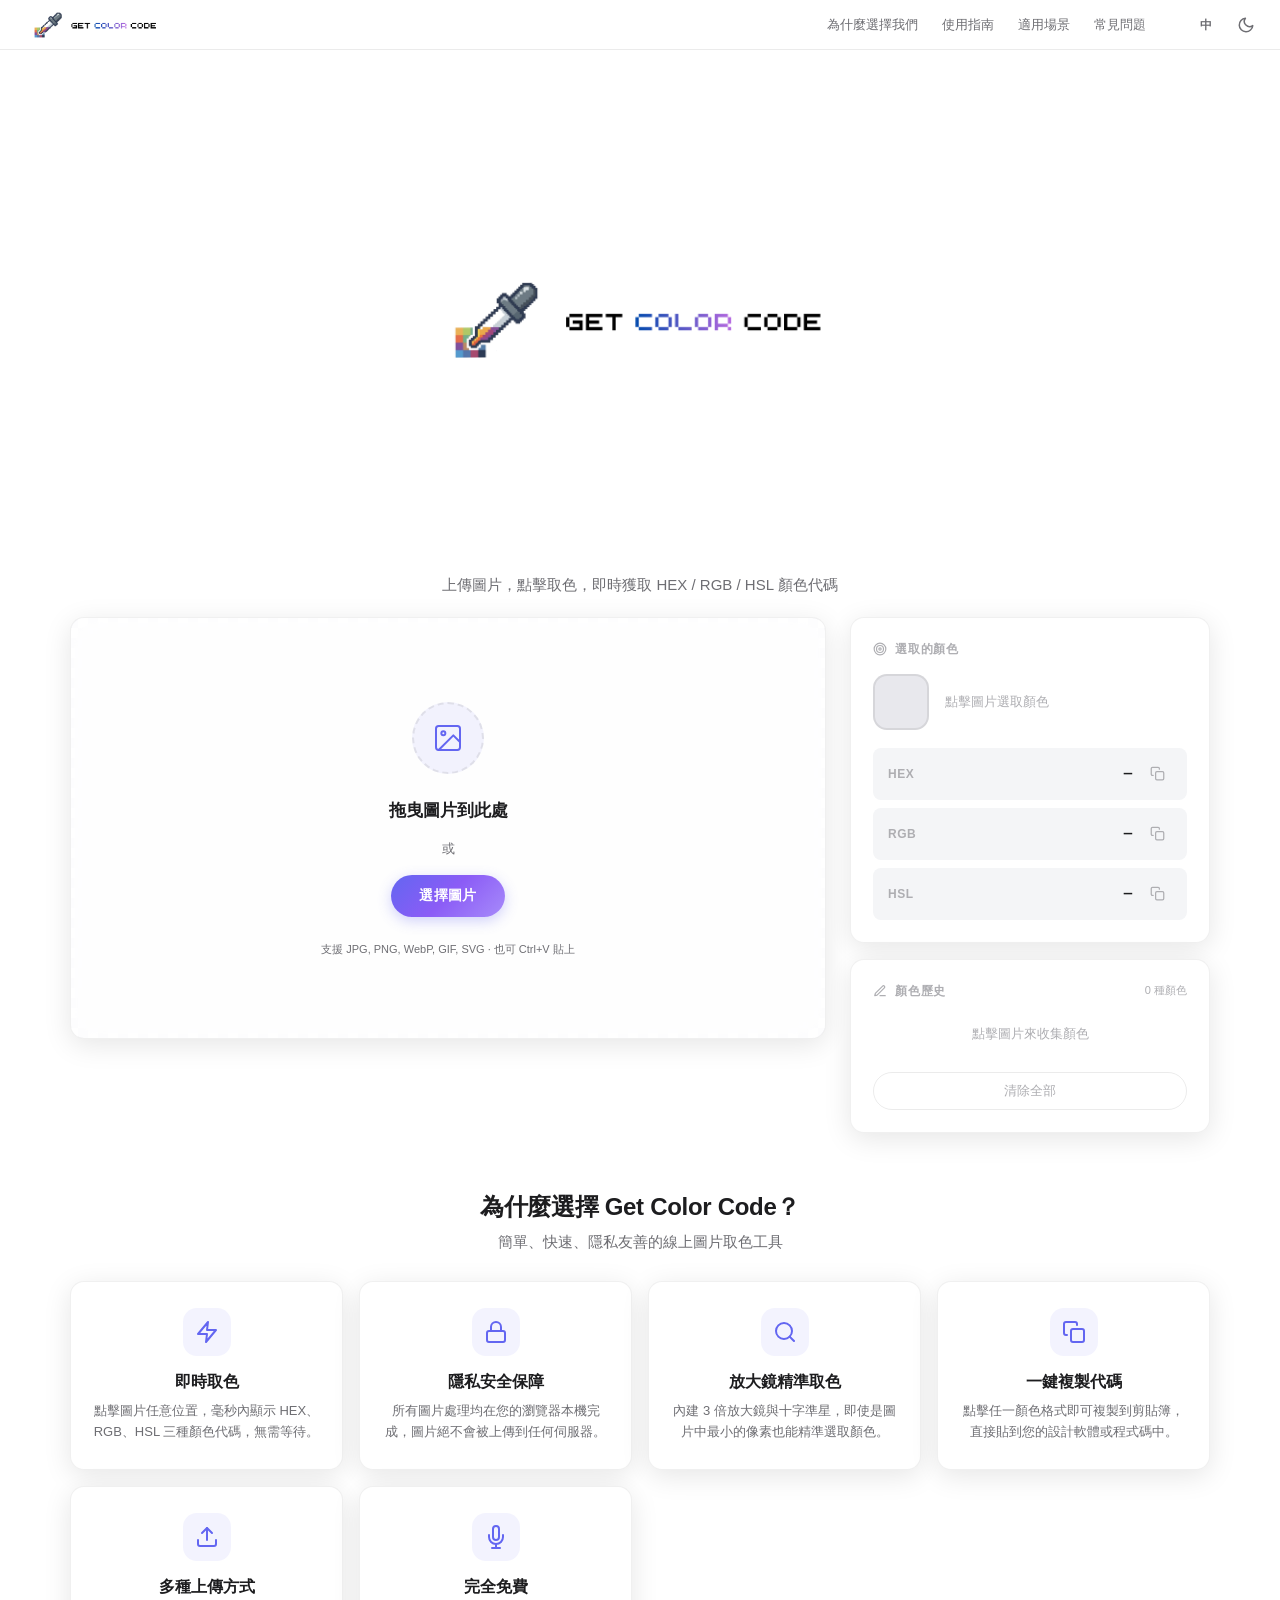
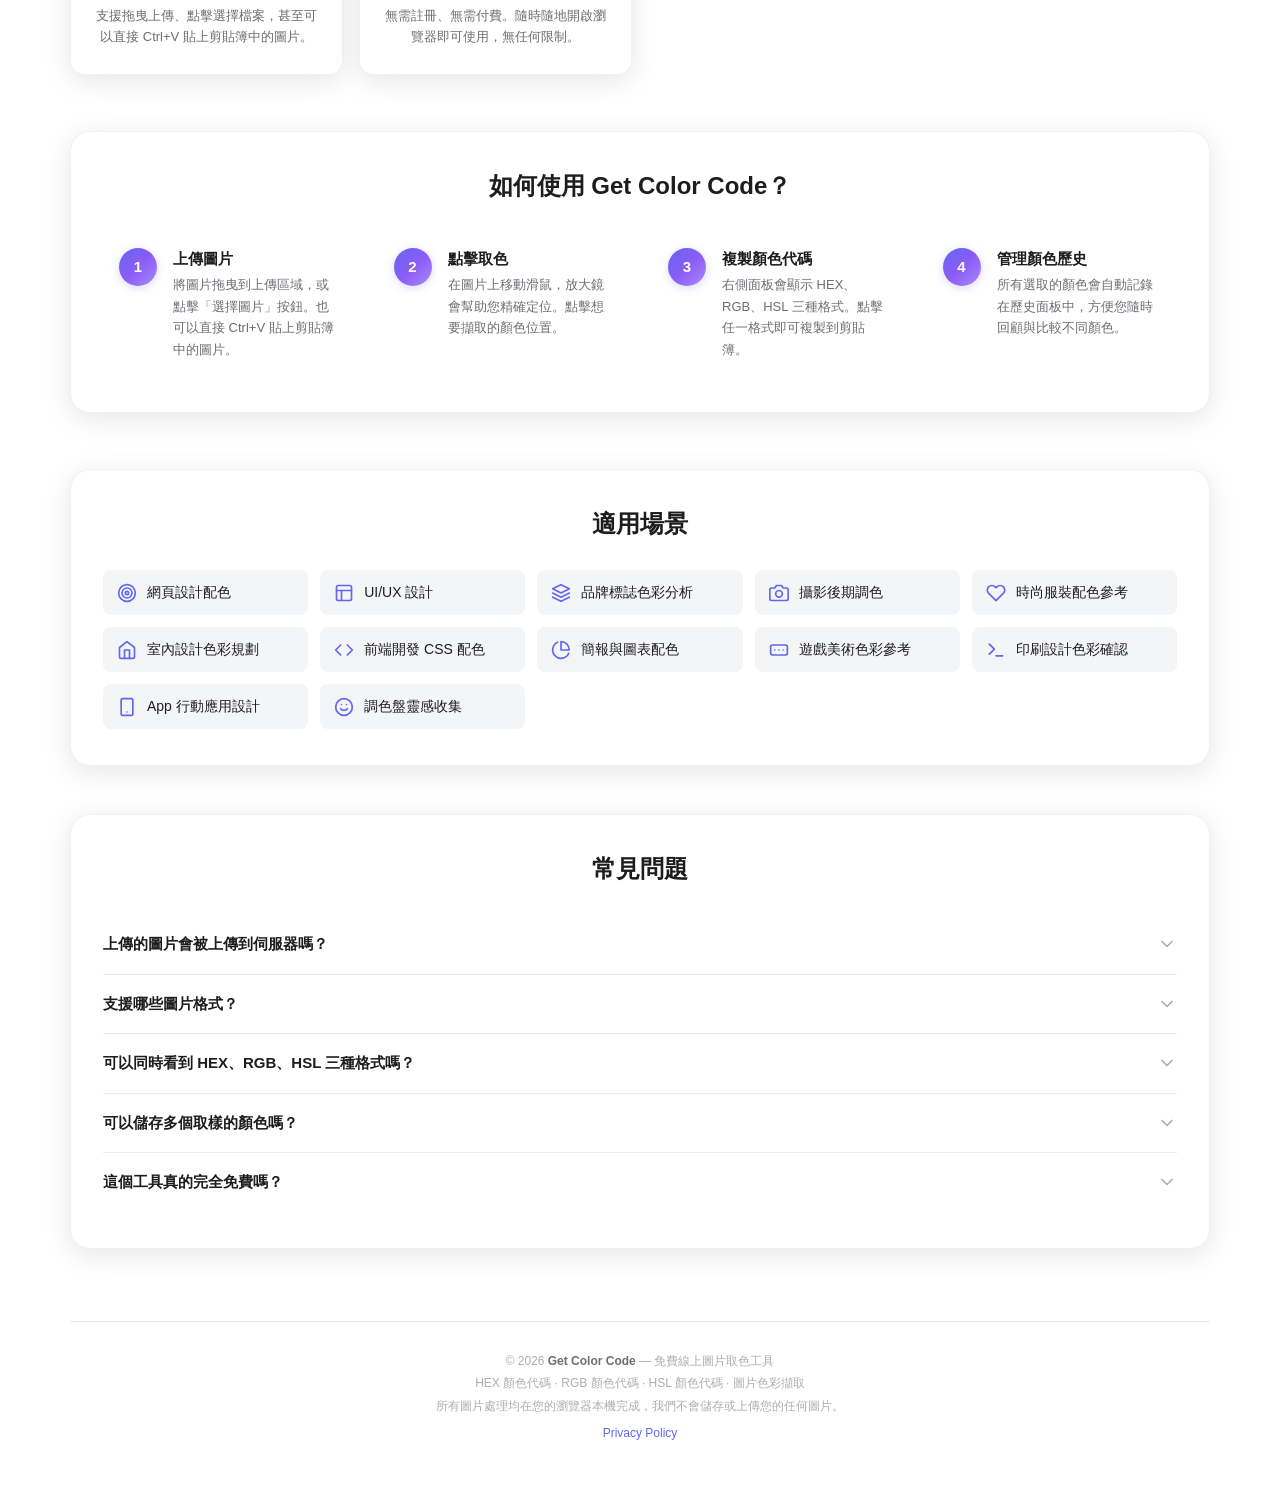
==== commit def91584: "Add files via upload" ====
--- a/index.html
+++ b/index.html
@@ -5,55 +5,86 @@
   <meta name="viewport" content="width=device-width, initial-scale=1.0">
 
   <!-- ─── SEO Meta ─────────────────────────────── -->
-  <title>Get Color Code - 免費線上圖片取色工具 | HEX RGB HSL 顏色代碼擷取</title>
-  <meta name="description" content="Get Color Code 是一款免費的線上圖片取色工具。上傳圖片、點擊取色，即時獲取 HEX、RGB、HSL 顏色代碼。支援拖曳上傳、放大鏡精準取色、顏色歷史記錄，所有處理都在瀏覽器本地完成，保護您的隱私。">
-  <meta name="keywords" content="圖片取色, 顏色代碼, HEX顏色, RGB顏色, HSL顏色, 色彩擷取, color picker, 線上取色工具, 顏色選擇器, Get Color Code, 圖片色彩分析, 網頁設計配色">
+  <title>Get Color Code - 免費線上圖片取色工具 | 一鍵擷取 HEX RGB HSL 顏色代碼</title>
+  <meta name="description" content="Get Color Code 免費線上圖片取色工具。上傳圖片、點擊即取色，即時取得 HEX、RGB、HSL 顏色代碼。支援拖曳上傳、剪貼簿貼上、放大鏡 2x 精準取色、顏色歷史記錄。100% 瀏覽器本地處理，保護您的隱私。">
+  <meta name="keywords" content="圖片取色, 顏色代碼, HEX顏色, RGB顏色, HSL顏色, 色彩擷取, color picker, 線上取色工具, 顏色選擇器, Get Color Code, 圖片色彩分析, 網頁設計配色, 免費取色">
   <meta name="author" content="Get Color Code">
-  <meta name="robots" content="index, follow">
+  <meta name="robots" content="index, follow, max-snippet:-1, max-image-preview:large">
   <meta name="theme-color" content="#6366f1" media="(prefers-color-scheme: light)">
   <meta name="theme-color" content="#121214" media="(prefers-color-scheme: dark)">
   <link rel="canonical" href="https://getcolorcode.com/">
+  <link rel="alternate" href="https://getcolorcode.com/" hreflang="zh-TW">
+  <link rel="alternate" href="https://getcolorcode.com/en/" hreflang="en">
+  <link rel="alternate" href="https://getcolorcode.com/" hreflang="x-default">
+  <link rel="sitemap" type="application/xml" title="Sitemap" href="/sitemap.xml">
 
   <!-- ─── Open Graph ───────────────────────────── -->
-  <meta property="og:title" content="Get Color Code - 免費線上圖片取色工具">
-  <meta property="og:description" content="上傳圖片、點擊取色，即時獲取 HEX、RGB、HSL 顏色代碼。支援拖曳上傳與放大鏡精準取色。">
+  <meta property="og:title" content="Get Color Code - 免費線上圖片取色工具 | 一鍵擷取 HEX RGB HSL 顏色代碼">
+  <meta property="og:description" content="Get Color Code 免費線上圖片取色工具。上傳圖片、點擊即取色，即時取得 HEX、RGB、HSL 顏色代碼。支援拖曳上傳、剪貼簿貼上、放大鏡 2x 精準取色。100% 瀏覽器本地處理。">
   <meta property="og:type" content="website">
   <meta property="og:url" content="https://getcolorcode.com/">
   <meta property="og:locale" content="zh_TW">
   <meta property="og:site_name" content="Get Color Code">
+  <meta property="og:image" content="https://getcolorcode.com/img/getcolorcode.png">
+  <meta property="og:image:width" content="1200">
+  <meta property="og:image:height" content="630">
+  <meta property="og:image:alt" content="Get Color Code - 免費線上圖片取色工具">
 
   <!-- ─── Twitter Card ─────────────────────────── -->
   <meta name="twitter:card" content="summary_large_image">
-  <meta name="twitter:title" content="Get Color Code - 免費線上圖片取色工具">
-  <meta name="twitter:description" content="上傳圖片、點擊取色，即時獲取 HEX、RGB、HSL 顏色代碼。隱私友善，所有處理在瀏覽器本機完成。">
+  <meta name="twitter:title" content="Get Color Code - 免費線上圖片取色工具 | 一鍵擷取 HEX RGB HSL 顏色代碼">
+  <meta name="twitter:description" content="Get Color Code 免費線上圖片取色工具。上傳圖片、點擊即取色，即時取得 HEX、RGB、HSL 顏色代碼。100% 瀏覽器本地處理，隱私安全。">
+  <meta name="twitter:image" content="https://getcolorcode.com/img/getcolorcode.png">
+  <meta name="twitter:image:alt" content="Get Color Code - 免費線上圖片取色工具">
 
   <!-- ─── Structured Data (JSON-LD) ────────────── -->
   <script type="application/ld+json">{"@context":"https://schema.org","@type":"WebApplication","name":"Get Color Code","url":"https://getcolorcode.com/","description":"免費線上圖片取色工具，上傳圖片、點擊取色，即時獲取 HEX、RGB、HSL 顏色代碼。","applicationCategory":"MultimediaApplication","operatingSystem":"Any","offers":{"@type":"Offer","price":"0","priceCurrency":"TWD"},"author":{"@type":"Organization","name":"Get Color Code"},"browserRequirements":"Requires JavaScript"}</script>
   <script type="application/ld+json">{"@context":"https://schema.org","@type":"FAQPage","mainEntity":[{"@type":"Question","name":"上傳的圖片會被上傳到伺服器嗎？","acceptedAnswer":{"@type":"Answer","text":"不會。Get Color Code 的所有圖片處理都在您的瀏覽器本地端完成，圖片不會被上傳到任何伺服器，完全保障您的隱私安全。"}},{"@type":"Question","name":"支援哪些圖片格式？","acceptedAnswer":{"@type":"Answer","text":"支援 JPG、PNG、WebP、GIF、SVG 等常見圖片格式。您也可以直接從剪貼簿貼上圖片（Ctrl+V / Cmd+V）。"}},{"@type":"Question","name":"可以同時看到 HEX、RGB、HSL 三種格式嗎？","acceptedAnswer":{"@type":"Answer","text":"可以。點擊圖片後，右側面板會同時顯示 HEX（如 #FF6B6B）、RGB（如 rgb(255, 107, 107)）和 HSL（如 hsl(0, 100%, 71%)）三種顏色格式，點擊任一格式即可一鍵複製到剪貼簿。"}},{"@type":"Question","name":"可以儲存多個取樣的顏色嗎？","acceptedAnswer":{"@type":"Answer","text":"可以。每次點擊圖片取色時，顏色會自動儲存到右側的「顏色歷史」面板中，您可以隨時點擊歷史顏色來回顧，也可以一鍵清除全部記錄。"}}]}</script>
+  <script type="application/ld+json">{"@context":"https://schema.org","@type":"BreadcrumbList","itemListElement":[{"@type":"ListItem","position":1,"name":"首頁","item":"https://getcolorcode.com/"},{"@type":"ListItem","position":2,"name":"線上圖片取色工具","item":"https://getcolorcode.com/#features-title"},{"@type":"ListItem","position":3,"name":"使用指南","item":"https://getcolorcode.com/#howto-title"}]}</script>
 
   <!-- ─── Stylesheet ───────────────────────────── -->
   <link rel="stylesheet" href="style.css">
 
   <!-- ─── Favicon (inline SVG) ─────────────────── -->
   <link rel="icon" href="data:image/svg+xml,<svg xmlns='http://www.w3.org/2000/svg' viewBox='0 0 32 32'><rect width='32' height='32' rx='8' fill='%236366f1'/><path d='M8 20c0-2.2 1.8-4 4-4h8c2.2 0 4 1.8 4 4s-1.8 4-4 4h-8c-2.2 0-4-1.8-4-4z' fill='white' opacity='0.9'/><circle cx='10' cy='12' r='2' fill='white'/><circle cx='16' cy='10' r='2' fill='white' opacity='0.8'/><circle cx='22' cy='12' r='2' fill='white' opacity='0.7'/></svg>">
+
+  <!-- ─── Google AdSense ────────────────────────── -->
+  <script async src="https://pagead2.googlesyndication.com/pagead/js/adsbygoogle.js?client=ca-pub-2766706232814064" crossorigin="anonymous"></script>
 </head>
 <body>
 
-  <!-- ─── Theme Toggle ──────────────────────── -->
-  <button class="theme-toggle" id="themeToggle" type="button" aria-label="切換暗黑模式">
-    <svg id="sunIcon" xmlns="http://www.w3.org/2000/svg" viewBox="0 0 24 24" fill="none" stroke="currentColor" stroke-width="2" stroke-linecap="round" stroke-linejoin="round"><circle cx="12" cy="12" r="5"/><line x1="12" y1="1" x2="12" y2="3"/><line x1="12" y1="21" x2="12" y2="23"/><line x1="4.22" y1="4.22" x2="5.64" y2="5.64"/><line x1="18.36" y1="18.36" x2="19.78" y2="19.78"/><line x1="1" y1="12" x2="3" y2="12"/><line x1="21" y1="12" x2="23" y2="12"/><line x1="4.22" y1="19.78" x2="5.64" y2="18.36"/><line x1="18.36" y1="5.64" x2="19.78" y2="4.22"/></svg>
-    <svg id="moonIcon" xmlns="http://www.w3.org/2000/svg" viewBox="0 0 24 24" fill="none" stroke="currentColor" stroke-width="2" stroke-linecap="round" stroke-linejoin="round" style="display:none"><path d="M21 12.79A9 9 0 1 1 11.21 3 7 7 0 0 0 21 12.79z"/></svg>
-  </button>
+  <!-- ============================================
+       TOPBAR (fixed)
+       ============================================ -->
+  <div class="topbar">
+    <div class="topbar-left">
+      <a href="/" class="topbar-logo" aria-label="Get Color Code 首頁">
+        <img src="img/getcolorcode.png" alt="Get Color Code" class="topbar-logo-img">
+      </a>
+    </div>
+    <div class="topbar-tags">
+      <a href="#features-title">為什麼選擇我們</a>
+      <a href="#howto-title">使用指南</a>
+      <a href="#usecase-title">適用場景</a>
+      <a href="#faq-title">常見問題</a>
+    </div>
+    <div class="topbar-right">
+      <button class="lang-toggle" onclick="window.location.href='en/index.html'" aria-label="切換至英文版">
+        <span class="lang-icon">中</span>
+      </button>
+      <button class="theme-toggle" id="themeToggle" type="button" aria-label="切換暗黑模式">
+        <svg id="sunIcon" xmlns="http://www.w3.org/2000/svg" viewBox="0 0 24 24" fill="none" stroke="currentColor" stroke-width="2" stroke-linecap="round" stroke-linejoin="round"><circle cx="12" cy="12" r="5"/><line x1="12" y1="1" x2="12" y2="3"/><line x1="12" y1="21" x2="12" y2="23"/><line x1="4.22" y1="4.22" x2="5.64" y2="5.64"/><line x1="18.36" y1="18.36" x2="19.78" y2="19.78"/><line x1="1" y1="12" x2="3" y2="12"/><line x1="21" y1="12" x2="23" y2="12"/><line x1="4.22" y1="19.78" x2="5.64" y2="18.36"/><line x1="18.36" y1="5.64" x2="19.78" y2="4.22"/></svg>
+        <svg id="moonIcon" xmlns="http://www.w3.org/2000/svg" viewBox="0 0 24 24" fill="none" stroke="currentColor" stroke-width="2" stroke-linecap="round" stroke-linejoin="round" style="display:none"><path d="M21 12.79A9 9 0 1 1 11.21 3 7 7 0 0 0 21 12.79z"/></svg>
+      </button>
+    </div>
+  </div>
 
   <!-- ============================================
        HEADER
        ============================================ -->
   <header class="header">
     <div class="logo">
-      <div class="logo-icon" aria-hidden="true">
-        <svg xmlns="http://www.w3.org/2000/svg" viewBox="0 0 24 24" fill="none" stroke="currentColor" stroke-width="2" stroke-linecap="round" stroke-linejoin="round"><path d="M12 20h9"/><path d="M16.5 3.5a2.121 2.121 0 0 1 3 3L7 19l-4 1 1-4L16.5 3.5z"/></svg>
-      </div>
-      <h1>Get Color Code</h1>
+      <h1><img src="img/getcolorcode.png" alt="Get Color Code - 免費線上圖片取色工具" class="header-logo-img"></h1>
     </div>
     <p class="subtitle">上傳圖片，點擊取色，即時獲取 HEX / RGB / HSL 顏色代碼</p>
   </header>
@@ -83,13 +114,17 @@
 
           <!-- Magnifier -->
           <div class="magnifier" id="magnifier" aria-hidden="true">
-            <div class="magnifier-hl"></div>
-            <div class="magnifier-vl"></div>
-            <div class="magnifier-center"></div>
+            <div class="magnifier-content" id="magnifierContent"></div>
+            <div class="magnifier-crosshair-h"></div>
+            <div class="magnifier-crosshair-v"></div>
+            <div class="magnifier-zoom-label" id="magnifierZoomLabel">2.0x</div>
+            <div class="magnifier-info" id="magnifierInfo">
+              <span class="magnifier-hex" id="magnifierHex">#------</span>
+            </div>
           </div>
 
           <!-- Zoom level -->
-          <div class="zoom-level" id="zoomLevel" style="display: none;" aria-live="polite">100%</div>
+          
         </div>
       </div>
     </section>
@@ -154,9 +189,8 @@
   <div class="content-wrapper">
 
     <!-- Features -->
-    <section aria-labelledby="features-title">
+    <section aria-labelledby="features-title" itemscope itemtype="https://schema.org/CreativeWork">
       <div class="section-header">
-        <span class="section-badge">為什麼選擇我們</span>
         <h2 class="section-title" id="features-title">為什麼選擇 Get Color Code？</h2>
         <p class="section-desc">簡單、快速、隱私友善的線上圖片取色工具</p>
       </div>
@@ -209,7 +243,6 @@
     <!-- How to Use -->
     <section class="howto-card" aria-labelledby="howto-title">
       <div class="section-header">
-        <span class="section-badge">使用指南</span>
         <h2 id="howto-title">如何使用 Get Color Code？</h2>
       </div>
       <div class="steps">
@@ -244,63 +277,9 @@
       </div>
     </section>
 
-    <!-- FAQ -->
-    <section class="faq-card" aria-labelledby="faq-title">
-      <div class="section-header">
-        <span class="section-badge">常見問題</span>
-        <h2 id="faq-title">常見問題</h2>
-      </div>
-      <div class="faq-item">
-        <div class="faq-question" tabindex="0" role="button" aria-expanded="false">
-          <span>上傳的圖片會被上傳到伺服器嗎？</span>
-          <span class="faq-arrow" aria-hidden="true">
-            <svg xmlns="http://www.w3.org/2000/svg" viewBox="0 0 24 24" fill="none" stroke="currentColor" stroke-width="2" stroke-linecap="round" stroke-linejoin="round"><polyline points="6 9 12 15 18 9"/></svg>
-          </span>
-        </div>
-        <div class="faq-answer">不會。Get Color Code 的所有圖片處理都在您的瀏覽器本地端完成，圖片不會被上傳到任何伺服器。我們非常重視您的隱私，這也是為什麼我們選擇完全在客戶端處理圖片。</div>
-      </div>
-      <div class="faq-item">
-        <div class="faq-question" tabindex="0" role="button" aria-expanded="false">
-          <span>支援哪些圖片格式？</span>
-          <span class="faq-arrow" aria-hidden="true">
-            <svg xmlns="http://www.w3.org/2000/svg" viewBox="0 0 24 24" fill="none" stroke="currentColor" stroke-width="2" stroke-linecap="round" stroke-linejoin="round"><polyline points="6 9 12 15 18 9"/></svg>
-          </span>
-        </div>
-        <div class="faq-answer">支援 JPG、PNG、WebP、GIF、SVG 等常見圖片格式。您也可以直接從剪貼簿貼上圖片（使用 Ctrl+V 或 Cmd+V 快捷鍵）。</div>
-      </div>
-      <div class="faq-item">
-        <div class="faq-question" tabindex="0" role="button" aria-expanded="false">
-          <span>可以同時看到 HEX、RGB、HSL 三種格式嗎？</span>
-          <span class="faq-arrow" aria-hidden="true">
-            <svg xmlns="http://www.w3.org/2000/svg" viewBox="0 0 24 24" fill="none" stroke="currentColor" stroke-width="2" stroke-linecap="round" stroke-linejoin="round"><polyline points="6 9 12 15 18 9"/></svg>
-          </span>
-        </div>
-        <div class="faq-answer">可以。點擊圖片後，右側面板會同時顯示 HEX（如 #FF6B6B）、RGB（如 rgb(255, 107, 107)）和 HSL（如 hsl(0, 100%, 71%)）三種顏色格式。點擊任一格式即可一鍵複製到剪貼簿。</div>
-      </div>
-      <div class="faq-item">
-        <div class="faq-question" tabindex="0" role="button" aria-expanded="false">
-          <span>可以儲存多個取樣的顏色嗎？</span>
-          <span class="faq-arrow" aria-hidden="true">
-            <svg xmlns="http://www.w3.org/2000/svg" viewBox="0 0 24 24" fill="none" stroke="currentColor" stroke-width="2" stroke-linecap="round" stroke-linejoin="round"><polyline points="6 9 12 15 18 9"/></svg>
-          </span>
-        </div>
-        <div class="faq-answer">可以。每次點擊圖片取色時，顏色會自動儲存到右側的「顏色歷史」面板中。您可以隨時點擊歷史顏色來回顧之前的取色結果，也可以一鍵清除全部記錄。</div>
-      </div>
-      <div class="faq-item">
-        <div class="faq-question" tabindex="0" role="button" aria-expanded="false">
-          <span>這個工具真的完全免費嗎？</span>
-          <span class="faq-arrow" aria-hidden="true">
-            <svg xmlns="http://www.w3.org/2000/svg" viewBox="0 0 24 24" fill="none" stroke="currentColor" stroke-width="2" stroke-linecap="round" stroke-linejoin="round"><polyline points="6 9 12 15 18 9"/></svg>
-          </span>
-        </div>
-        <div class="faq-answer">是的，Get Color Code 完全免費使用，無需註冊帳號，沒有任何隱藏費用。我們希望提供一個簡單好用的工具，幫助設計師、開發者和所有需要取色的人。</div>
-      </div>
-    </section>
-
     <!-- Use Cases -->
     <section class="usecase-card" aria-labelledby="usecase-title">
       <div class="section-header">
-        <span class="section-badge">適用場景</span>
         <h2 id="usecase-title">適用場景</h2>
       </div>
       <div class="usecase-grid">
@@ -319,6 +298,58 @@
       </div>
     </section>
 
+    <!-- FAQ -->
+    <section class="faq-card" aria-labelledby="faq-title">
+      <div class="section-header">
+        <h2 id="faq-title">常見問題</h2>
+      </div>
+      <div class="faq-item">
+        <div class="faq-question" tabindex="0" role="button" aria-expanded="false">
+          <span>上傳的圖片會被上傳到伺服器嗎？</span>
+          <span class="faq-arrow" aria-hidden="true">
+            <svg xmlns="http://www.w3.org/2000/svg" viewBox="0 0 24 24" fill="none" stroke="currentColor" stroke-width="2" stroke-linecap="round" stroke-linejoin="round"><polyline points="6 9 12 15 18 9"/></svg>
+          </span>
+        </div>
+        <div class="faq-answer">不會。Get Color Code 的所有圖片處理都在您的瀏覽器本地端完成，圖片不會被上傳到任何伺服器。我們非常重視您的隱私，這也是為什麼我們選擇完全在客戶端處理圖片。</div>
+      </div>
+      <div class="faq-item">
+        <div class="faq-question" tabindex="0" role="button" aria-expanded="false">
+          <span>支援哪些圖片格式？</span>
+          <span class="faq-arrow" aria-hidden="true">
+            <svg xmlns="http://www.w3.org/2000/svg" viewBox="0 0 24 24" fill="none" stroke="currentColor" stroke-width="2" stroke-linecap="round" stroke-linejoin="round"><polyline points="6 9 12 15 18 9"/></svg>
+          </span>
+        </div>
+        <div class="faq-answer">支援 JPG、PNG、WebP、GIF、SVG 等常見圖片格式。您也可以直接從剪貼簿貼上圖片（使用 Ctrl+V 或 Cmd+V 快捷鍵）。</div>
+      </div>
+      <div class="faq-item">
+        <div class="faq-question" tabindex="0" role="button" aria-expanded="false">
+          <span>可以同時看到 HEX、RGB、HSL 三種格式嗎？</span>
+          <span class="faq-arrow" aria-hidden="true">
+            <svg xmlns="http://www.w3.org/2000/svg" viewBox="0 0 24 24" fill="none" stroke="currentColor" stroke-width="2" stroke-linecap="round" stroke-linejoin="round"><polyline points="6 9 12 15 18 9"/></svg>
+          </span>
+        </div>
+        <div class="faq-answer">可以。點擊圖片後，右側面板會同時顯示 HEX（如 #FF6B6B）、RGB（如 rgb(255, 107, 107)）和 HSL（如 hsl(0, 100%, 71%)）三種顏色格式。點擊任一格式即可一鍵複製到剪貼簿。</div>
+      </div>
+      <div class="faq-item">
+        <div class="faq-question" tabindex="0" role="button" aria-expanded="false">
+          <span>可以儲存多個取樣的顏色嗎？</span>
+          <span class="faq-arrow" aria-hidden="true">
+            <svg xmlns="http://www.w3.org/2000/svg" viewBox="0 0 24 24" fill="none" stroke="currentColor" stroke-width="2" stroke-linecap="round" stroke-linejoin="round"><polyline points="6 9 12 15 18 9"/></svg>
+          </span>
+        </div>
+        <div class="faq-answer">可以。每次點擊圖片取色時，顏色會自動儲存到右側的「顏色歷史」面板中。您可以隨時點擊歷史顏色來回顧之前的取色結果，也可以一鍵清除全部記錄。</div>
+      </div>
+      <div class="faq-item">
+        <div class="faq-question" tabindex="0" role="button" aria-expanded="false">
+          <span>這個工具真的完全免費嗎？</span>
+          <span class="faq-arrow" aria-hidden="true">
+            <svg xmlns="http://www.w3.org/2000/svg" viewBox="0 0 24 24" fill="none" stroke="currentColor" stroke-width="2" stroke-linecap="round" stroke-linejoin="round"><polyline points="6 9 12 15 18 9"/></svg>
+          </span>
+        </div>
+        <div class="faq-answer">是的，Get Color Code 完全免費使用，無需註冊帳號，沒有任何隱藏費用。我們希望提供一個簡單好用的工具，幫助設計師、開發者和所有需要取色的人。</div>
+      </div>
+    </section>
+
   </div>
 
   <!-- ============================================
@@ -326,7 +357,7 @@
        ============================================ -->
   <footer class="footer">
     <p>&copy; 2026 <strong>Get Color Code</strong> — 免費線上圖片取色工具</p>
-    <p>HEX 顏色代碼 · RGB 顏色代碼 · HSL 顏色代碼 · 圖片色彩擷取 · Color Picker</p>
+    <p>HEX 顏色代碼 · RGB 顏色代碼 · HSL 顏色代碼 · 圖片色彩擷取</p>
     <p>所有圖片處理均在您的瀏覽器本機完成，我們不會儲存或上傳您的任何圖片。</p>
     <p class="footer-privacy"><a href="https://getcolorcode-privacypolicy.web.app" target="_blank" rel="noopener noreferrer">Privacy Policy</a></p>
   </footer>
--- a/style.css
+++ b/style.css
@@ -6,8 +6,8 @@
 /* ─── CSS Variables ─────────────────────── */
 :root {
   /* Colors */
-  --bg: #f0f2f5;
-  --bg-gradient: linear-gradient(135deg, #f0f2f5 0%, #e8ecf1 100%);
+  --bg: #ffffff;
+  --bg-gradient: #ffffff;
   --card-bg: #ffffff;
   --card-border: rgba(0, 0, 0, 0.06);
   --text: #1d1d1f;
@@ -36,11 +36,11 @@
   --code-bg: #f4f5f7;
 
   /* Shadows */
-  --shadow-sm: 0 1px 3px rgba(0, 0, 0, 0.04);
-  --shadow: 0 2px 12px rgba(0, 0, 0, 0.06);
-  --shadow-md: 0 4px 20px rgba(0, 0, 0, 0.08);
-  --shadow-lg: 0 8px 32px rgba(0, 0, 0, 0.1);
-  --shadow-xl: 0 16px 48px rgba(0, 0, 0, 0.12);
+  --shadow-sm: 0 2px 8px rgba(0, 0, 0, 0.08);
+  --shadow: 0 6px 28px rgba(0, 0, 0, 0.10);
+  --shadow-md: 0 12px 40px rgba(0, 0, 0, 0.12);
+  --shadow-lg: 0 16px 56px rgba(0, 0, 0, 0.14);
+  --shadow-xl: 0 24px 72px rgba(0, 0, 0, 0.18);
 
   /* Radius */
   --radius-sm: 8px;
@@ -100,12 +100,14 @@
   }
 
   .magnifier {
-    border-color: rgba(255, 255, 255, 0.6);
+    background: rgba(30, 30, 32, 0.95);
+    border-color: rgba(255, 255, 255, 0.15);
   }
 }
 
 /* ─── Manual Dark Mode ──────────────────── */
 [data-theme="dark"] {
+  /* Colors */
   --bg: #121214;
   --bg-gradient: linear-gradient(135deg, #121214 0%, #18181b 100%);
   --card-bg: #1c1c1e;
@@ -140,11 +142,16 @@
 }
 
 [data-theme="dark"] .magnifier {
-  border-color: rgba(255, 255, 255, 0.6);
+  background: rgba(30, 30, 32, 0.95);
+  border-color: rgba(255, 255, 255, 0.15);
 }
 
 [data-theme="dark"] .logo-icon {
   box-shadow: 0 0 20px rgba(99, 102, 241, 0.3);
+}
+
+[data-theme="dark"] .header-logo-img {
+  filter: brightness(0.95);
 }
 
 /* ─── Reset & Base ──────────────────────── */
@@ -163,7 +170,7 @@
   display: flex;
   flex-direction: column;
   align-items: center;
-  padding: 28px 24px;
+  padding: 80px 24px 28px;
   -webkit-font-smoothing: antialiased;
   -moz-osx-font-smoothing: grayscale;
   line-height: 1.5;
@@ -200,11 +207,135 @@
 .main-container { animation: fadeInUp 0.5s ease 0.1s both; }
 .content-wrapper { animation: fadeInUp 0.5s ease 0.2s both; }
 
+/* ─── Topbar ────────────────────────────── */
+.topbar {
+  position: fixed;
+  top: 0;
+  left: 0;
+  right: 0;
+  z-index: 1000;
+  height: 50px;
+  display: flex;
+  align-items: center;
+  background: var(--card-bg);
+  border-bottom: 1px solid var(--border);
+  backdrop-filter: blur(12px);
+  -webkit-backdrop-filter: blur(12px);
+  padding: 0 16px;
+}
+
+.topbar-left {
+  flex-shrink: 0;
+  width: 190px;
+}
+
+.topbar-logo {
+  display: flex;
+  align-items: center;
+  gap: 8px;
+  text-decoration: none;
+  color: var(--text);
+}
+
+.topbar-logo svg {
+  width: 20px;
+  height: 20px;
+  color: var(--accent);
+  flex-shrink: 0;
+}
+
+.topbar-logo-img {
+  width: 160px;
+  height: 160px;
+  flex-shrink: 0;
+  object-fit: contain;
+}
+
+.topbar-tags {
+  flex: 1;
+  display: flex;
+  align-items: center;
+  justify-content: flex-end;
+  gap: 4px;
+  overflow-x: auto;
+  white-space: nowrap;
+  scrollbar-width: none;
+  -ms-overflow-style: none;
+  padding: 0 8px;
+  mask-image: linear-gradient(to right, transparent, black 24px, black calc(100% - 24px), transparent);
+  -webkit-mask-image: linear-gradient(to right, transparent, black 24px, black calc(100% - 24px), transparent);
+}
+
+.topbar-tags::-webkit-scrollbar {
+  display: none;
+}
+
+.topbar-tags a {
+  display: inline-block;
+  padding: 0 10px;
+  height: 32px;
+  line-height: 32px;
+  font-size: 13px;
+  color: var(--text-secondary);
+  text-decoration: none;
+  border-radius: var(--radius-sm);
+  transition: all var(--transition);
+  flex-shrink: 0;
+}
+
+.topbar-tags a:hover {
+  color: var(--accent);
+  background: var(--accent-light);
+}
+
+.topbar-right {
+  flex-shrink: 0;
+  display: flex;
+  align-items: center;
+  gap: 4px;
+  width: 100px;
+  justify-content: flex-end;
+}
+
+.topbar-btn {
+  width: 36px;
+  height: 36px;
+  display: flex;
+  align-items: center;
+  justify-content: center;
+  border: none;
+  background: transparent;
+  color: var(--text-secondary);
+  border-radius: var(--radius-sm);
+  cursor: pointer;
+  transition: all var(--transition);
+}
+
+.topbar-btn:hover {
+  color: var(--accent);
+  background: var(--hover-bg);
+}
+
+.topbar-btn svg {
+  width: 18px;
+  height: 18px;
+}
+
 /* ─── Header ────────────────────────────── */
 .header {
   text-align: center;
-  margin-bottom: 32px;
+  margin-bottom: 20px;
   max-width: 600px;
+}
+
+.section-title,
+#faq-title {
+  scroll-margin-top: 70px;
+}
+
+#howto-title,
+#usecase-title {
+  scroll-margin-top: 100px;
 }
 
 .logo {
@@ -212,7 +343,7 @@
   align-items: center;
   justify-content: center;
   gap: 12px;
-  margin-bottom: 6px;
+  margin-bottom: 1px;
 }
 
 .logo-icon {
@@ -226,6 +357,13 @@
   box-shadow: 0 4px 12px rgba(99, 102, 241, 0.3);
   flex-shrink: 0;
   transition: box-shadow var(--transition);
+}
+
+.header-logo-img {
+  width: 480px;
+  height: 480px;
+  object-fit: contain;
+  flex-shrink: 0;
 }
 
 .logo-icon svg {
@@ -253,38 +391,62 @@
 
 /* ─── Theme Toggle ──────────────────────── */
 .theme-toggle {
-  position: fixed;
-  top: 20px;
-  right: 20px;
-  width: 40px;
-  height: 40px;
-  border-radius: 50%;
-  border: 1px solid var(--border);
-  background: var(--card-bg);
+  width: 36px;
+  height: 36px;
+  display: flex;
+  align-items: center;
+  justify-content: center;
+  border: none;
+  background: transparent;
   color: var(--text-secondary);
+  border-radius: var(--radius-sm);
   cursor: pointer;
+  transition: all var(--transition);
+}
+
+.theme-toggle:hover {
+  color: var(--accent);
+  background: var(--hover-bg);
+}
+
+.theme-toggle svg {
+  width: 18px;
+  height: 18px;
+}
+
+/* ─── Language Toggle ─────────────────────── */
+.lang-toggle {
+  width: 36px;
+  height: 36px;
   display: flex;
   align-items: center;
   justify-content: center;
+  border: none;
+  background: transparent;
+  color: var(--text-secondary);
+  border-radius: var(--radius-sm);
+  cursor: pointer;
   transition: all var(--transition);
-  z-index: 50;
-  box-shadow: var(--shadow-sm);
-}
-
-.theme-toggle:hover {
+  font-size: 12px;
+  font-weight: 700;
+  letter-spacing: 0.3px;
+  text-transform: uppercase;
+  font-family: var(--font-sans);
+}
+
+.lang-toggle:hover {
+  color: var(--accent);
   background: var(--hover-bg);
-  color: var(--accent);
-  box-shadow: var(--shadow);
-  transform: scale(1.05);
-}
-
-.theme-toggle:active {
-  transform: scale(0.95);
-}
-
-.theme-toggle svg {
+}
+
+.lang-toggle .lang-icon {
   width: 20px;
   height: 20px;
+  flex-shrink: 0;
+  display: flex;
+  align-items: center;
+  justify-content: center;
+  line-height: 1;
 }
 
 /* ─── Main Container ────────────────────── */
@@ -333,8 +495,6 @@
   display: block;
   user-select: none;
   -webkit-user-drag: none;
-  transition: transform 0.15s ease;
-  will-change: transform;
 }
 
 /* ─── Upload Overlay ────────────────────── */
@@ -376,6 +536,8 @@
   border: 2px dashed var(--border);
   transition: all var(--transition);
   color: var(--accent);
+  flex-shrink: 0;
+  margin-top: 4px;
 }
 
 .upload-overlay.drag-over .upload-icon-wrapper {
@@ -393,11 +555,16 @@
   font-size: 17px;
   font-weight: 600;
   color: var(--text);
+  margin-top: 8px;
 }
 
 .upload-hint {
   font-size: 13px;
   color: var(--text-secondary);
+}
+
+.upload-overlay .upload-hint:last-child {
+  margin-top: 8px;
 }
 
 .upload-btn {
@@ -435,72 +602,103 @@
 
 /* ─── Magnifier ─────────────────────────── */
 .magnifier {
-  position: absolute;
-  width: 130px;
-  height: 130px;
-  border-radius: 50%;
-  border: 3px solid rgba(255, 255, 255, 0.9);
-  box-shadow: 0 4px 24px rgba(0, 0, 0, 0.3), inset 0 0 0 1px rgba(0, 0, 0, 0.05);
+  position: fixed;
+  width: 140px;
+  height: 140px;
+  border-radius: 16px;
+  background: rgba(255, 255, 255, 0.95);
+  backdrop-filter: blur(20px);
+  -webkit-backdrop-filter: blur(20px);
+  border: 1px solid rgba(255, 255, 255, 0.8);
+  box-shadow:
+    0 4px 24px rgba(0, 0, 0, 0.25),
+    0 1px 4px rgba(0, 0, 0, 0.1),
+    inset 0 1px 0 rgba(255, 255, 255, 0.6);
   pointer-events: none;
-  z-index: 20;
+  z-index: 100;
   display: none;
   overflow: hidden;
-  background-repeat: no-repeat;
   will-change: left, top;
 }
 
-.magnifier-center {
+.magnifier-content {
+  display: grid;
+  grid-template-columns: repeat(5, 1fr);
+  grid-template-rows: repeat(5, 1fr);
+  width: 100%;
+  height: 100%;
+  gap: 0;
+}
+
+.magnifier-content .mag-cell {
+  width: 100%;
+  height: 100%;
+}
+
+.magnifier-crosshair-h {
   position: absolute;
   top: 50%;
   left: 50%;
   transform: translate(-50%, -50%);
-  width: 8px;
-  height: 8px;
-  background: transparent;
-  border-radius: 50%;
-  box-shadow:
-    0 0 0 2px rgba(255, 255, 255, 0.95),
-    0 0 0 3.5px rgba(0, 0, 0, 0.3),
-    0 0 0 5px rgba(255, 255, 255, 0.2);
+  width: 20px;
+  height: 1px;
+  background: rgba(255, 0, 0, 0.85);
+  box-shadow: 0 0 2px rgba(0, 0, 0, 0.4);
   z-index: 2;
 }
 
-.magnifier-hl, .magnifier-vl {
+.magnifier-crosshair-v {
   position: absolute;
-  background: rgba(255, 255, 255, 0.5);
-  z-index: 1;
-}
-
-.magnifier-hl {
   top: 50%;
+  left: 50%;
+  transform: translate(-50%, -50%);
+  width: 1px;
+  height: 20px;
+  background: rgba(255, 0, 0, 0.85);
+  box-shadow: 0 0 2px rgba(0, 0, 0, 0.4);
+  z-index: 2;
+}
+
+.magnifier-zoom-label {
+  position: absolute;
+  top: -24px;
+  right: 0;
+  font-size: 10px;
+  font-weight: 700;
+  font-family: var(--font-mono);
+  color: var(--text-secondary);
+  background: var(--card-bg);
+  padding: 2px 8px;
+  border-radius: 8px;
+  border: 1px solid var(--border);
+  box-shadow: var(--shadow-sm);
+  line-height: 1.4;
+  pointer-events: none;
+}
+
+.magnifier-info {
+  position: absolute;
+  bottom: 0;
   left: 0;
   right: 0;
-  height: 1px;
-}
-
-.magnifier-vl {
-  left: 50%;
-  top: 0;
-  bottom: 0;
-  width: 1px;
-}
-
-/* ─── Zoom Level ────────────────────────── */
-.zoom-level {
-  position: absolute;
-  bottom: 12px;
-  right: 12px;
   background: rgba(0, 0, 0, 0.7);
-  backdrop-filter: blur(8px);
-  -webkit-backdrop-filter: blur(8px);
+  backdrop-filter: blur(6px);
+  -webkit-backdrop-filter: blur(6px);
+  display: flex;
+  align-items: center;
+  justify-content: center;
+  padding: 3px 0;
+  z-index: 3;
+}
+
+.magnifier-hex {
+  font-family: var(--font-mono);
+  font-size: 11px;
+  font-weight: 700;
   color: #fff;
-  padding: 5px 12px;
-  border-radius: var(--radius-full);
-  font-size: 11px;
-  font-weight: 600;
-  z-index: 15;
-  pointer-events: none;
-  letter-spacing: 0.3px;
+  letter-spacing: 0.5px;
+  line-height: 1.3;
+  text-shadow: 0 1px 2px rgba(0,0,0,0.5);
 }
 
 /* ─── Sidebar ───────────────────────────── */
@@ -1181,9 +1379,26 @@
   }
 }
 
+@media (max-width: 820px) {
+  .main-container {
+    flex-direction: column;
+    align-items: stretch;
+  }
+
+  .image-section {
+    flex: none;
+    width: 100%;
+  }
+
+  .sidebar {
+    width: 100%;
+    position: static;
+  }
+}
+
 @media (max-width: 640px) {
   body {
-    padding: 16px 12px;
+    padding: 72px 12px 16px;
   }
 
   .header {
@@ -1198,15 +1413,16 @@
     font-size: 13px;
   }
 
-  .theme-toggle {
-    top: 12px;
-    right: 12px;
-    width: 36px;
-    height: 36px;
+  .topbar-left {
+    width: auto;
+  }
+
+  .topbar-right {
+    width: auto;
   }
 
   .image-wrapper {
-    min-height: 240px;
+    min-height: 300px;
   }
 
   .features-grid {
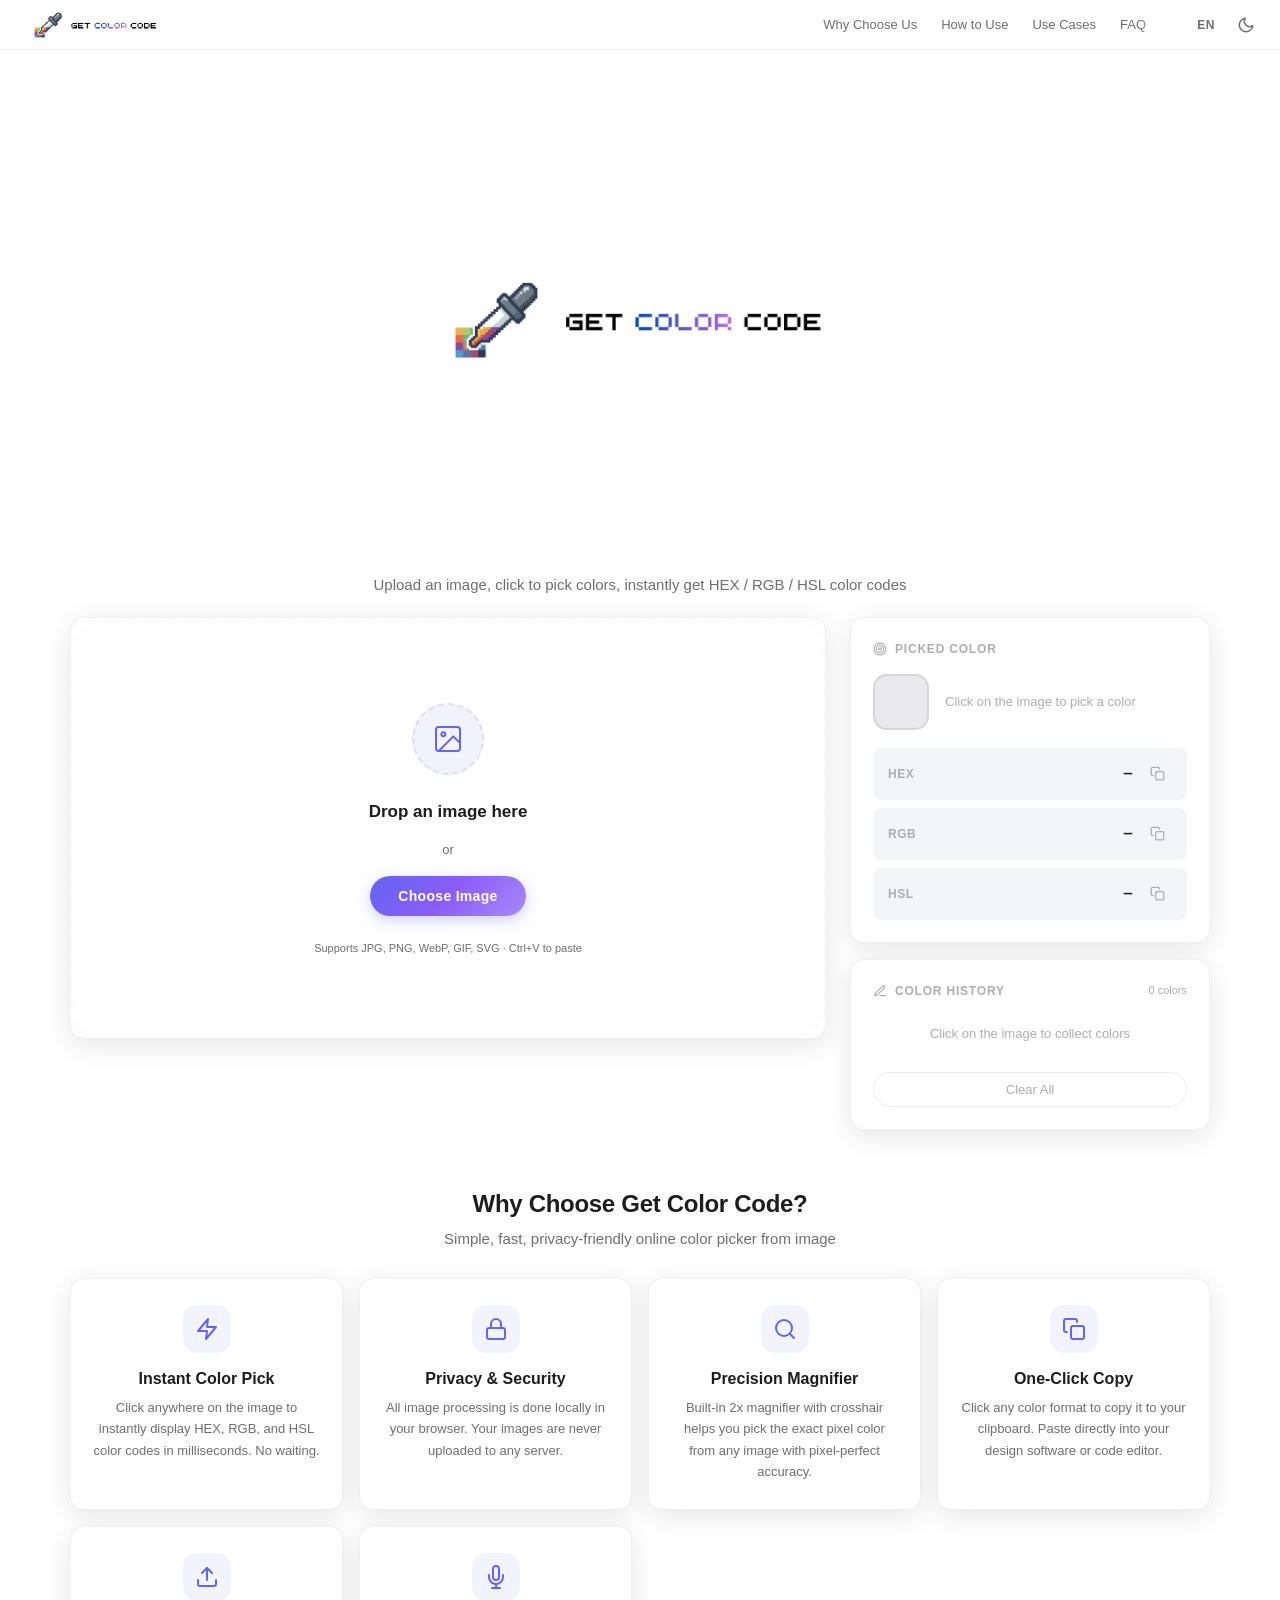
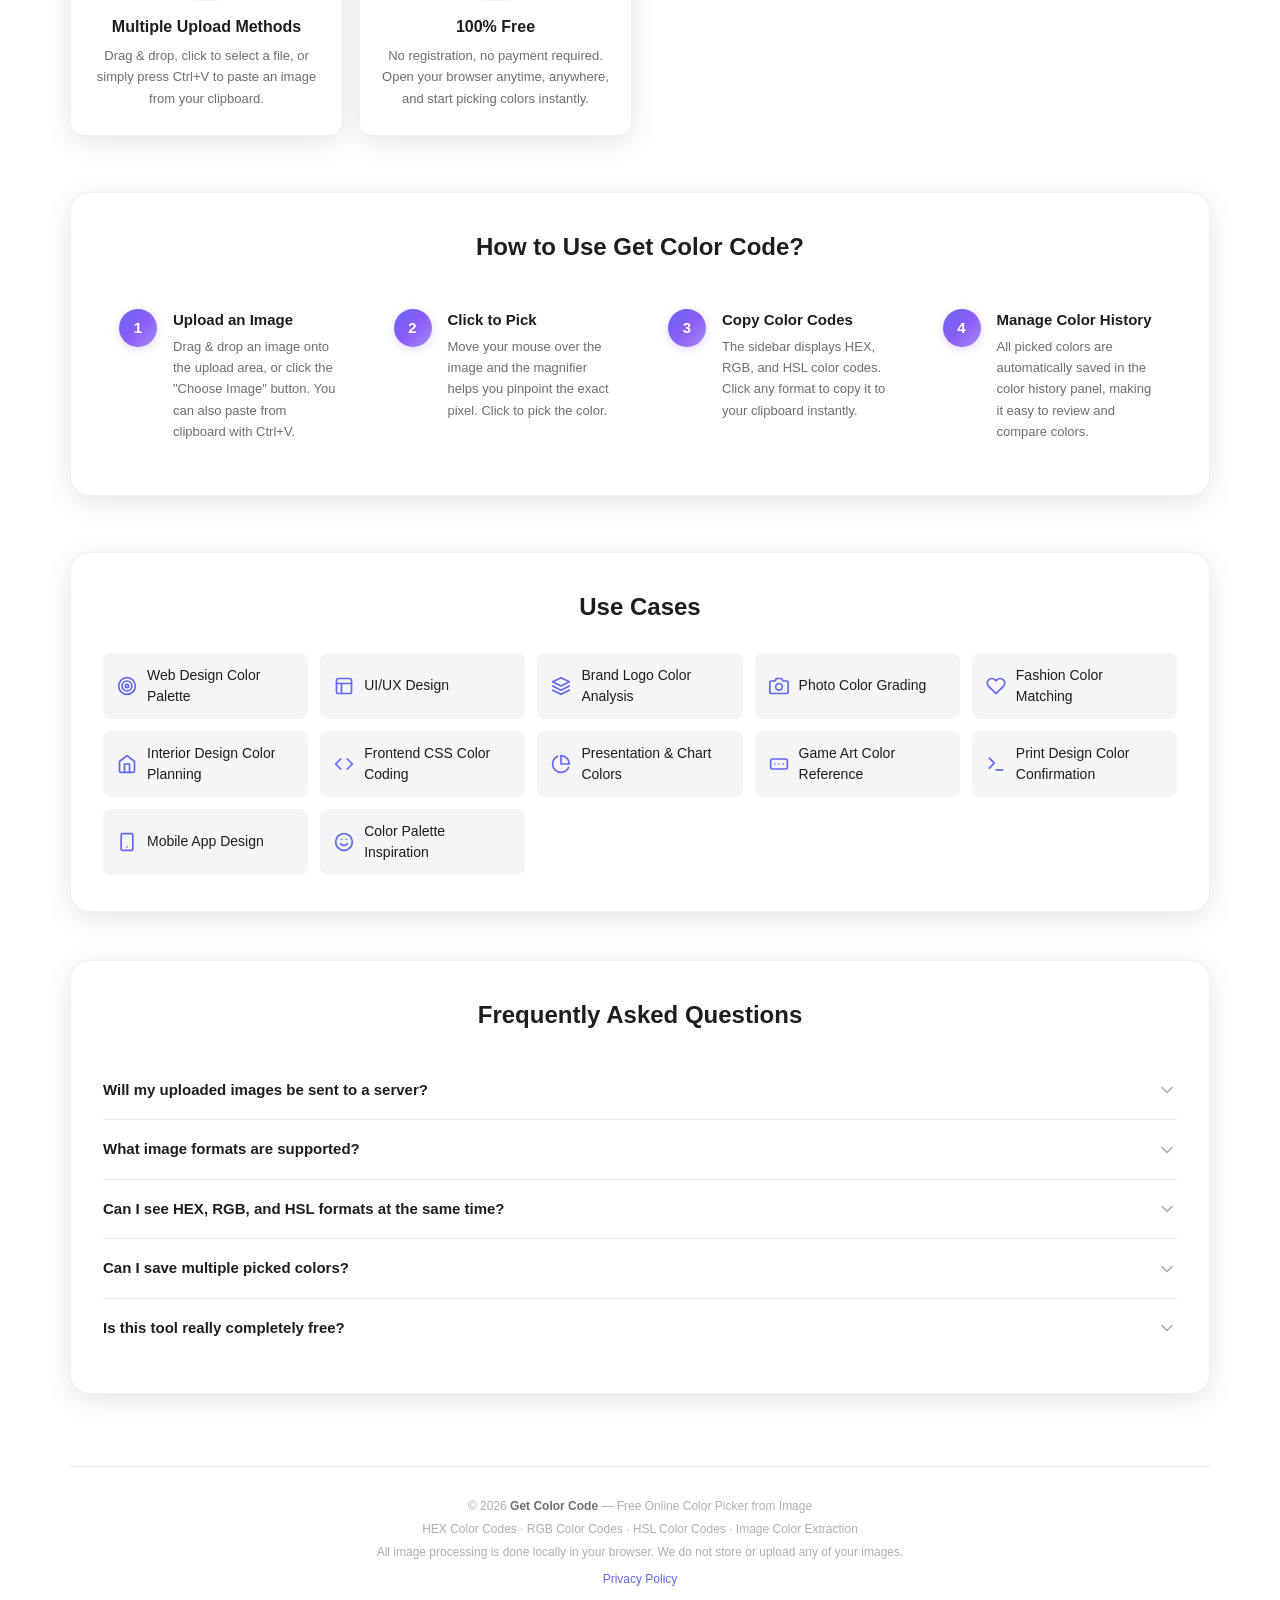
==== commit 853bf288: "Add files via upload" ====
--- a/index.html
+++ b/index.html
@@ -1,52 +1,54 @@
 <!DOCTYPE html>
-<html lang="zh-TW">
+<html lang="en">
 <head>
   <meta charset="UTF-8">
   <meta name="viewport" content="width=device-width, initial-scale=1.0">
 
   <!-- ─── SEO Meta ─────────────────────────────── -->
-  <title>Get Color Code - 免費線上圖片取色工具 | 一鍵擷取 HEX RGB HSL 顏色代碼</title>
-  <meta name="description" content="Get Color Code 免費線上圖片取色工具。上傳圖片、點擊即取色，即時取得 HEX、RGB、HSL 顏色代碼。支援拖曳上傳、剪貼簿貼上、放大鏡 2x 精準取色、顏色歷史記錄。100% 瀏覽器本地處理，保護您的隱私。">
-  <meta name="keywords" content="圖片取色, 顏色代碼, HEX顏色, RGB顏色, HSL顏色, 色彩擷取, color picker, 線上取色工具, 顏色選擇器, Get Color Code, 圖片色彩分析, 網頁設計配色, 免費取色">
+  <title>Get Color Code - Free Online Color Picker from Image | HEX RGB HSL</title>
+  <meta name="description" content="Get Color Code is a free online color picker tool. Upload an image, click to pick colors, instantly get HEX, RGB, HSL color codes. Supports drag & drop, clipboard paste, 2x magnifier for precise picking, and color history. 100% browser-side processing, your privacy is protected.">
+  <meta name="keywords" content="color picker, color code, HEX color, RGB color, HSL color, image color picker, online color picker, color extractor, free color picker, Get Color Code, web design colors, color palette generator">
   <meta name="author" content="Get Color Code">
   <meta name="robots" content="index, follow, max-snippet:-1, max-image-preview:large">
   <meta name="theme-color" content="#6366f1" media="(prefers-color-scheme: light)">
   <meta name="theme-color" content="#121214" media="(prefers-color-scheme: dark)">
-  <link rel="canonical" href="https://getcolorcode.com/">
-  <link rel="alternate" href="https://getcolorcode.com/" hreflang="zh-TW">
-  <link rel="alternate" href="https://getcolorcode.com/en/" hreflang="en">
-  <link rel="alternate" href="https://getcolorcode.com/" hreflang="x-default">
+  <link rel="canonical" href="https://get-color-code.com/">
+  <link rel="alternate" href="https://get-color-code.com/zh-TW/index.html" hreflang="zh-TW">
+  <link rel="alternate" href="https://get-color-code.com/" hreflang="en">
+  <link rel="alternate" href="https://get-color-code.com/" hreflang="x-default">
   <link rel="sitemap" type="application/xml" title="Sitemap" href="/sitemap.xml">
 
   <!-- ─── Open Graph ───────────────────────────── -->
-  <meta property="og:title" content="Get Color Code - 免費線上圖片取色工具 | 一鍵擷取 HEX RGB HSL 顏色代碼">
-  <meta property="og:description" content="Get Color Code 免費線上圖片取色工具。上傳圖片、點擊即取色，即時取得 HEX、RGB、HSL 顏色代碼。支援拖曳上傳、剪貼簿貼上、放大鏡 2x 精準取色。100% 瀏覽器本地處理。">
+  <meta property="og:title" content="Get Color Code - Free Online Color Picker from Image | HEX RGB HSL">
+  <meta property="og:description" content="Free online tool to get color code from image. Upload, click to pick, instantly get HEX, RGB, HSL color codes. Supports drag & drop, clipboard paste, 2x magnifier. 100% browser-side processing.">
   <meta property="og:type" content="website">
-  <meta property="og:url" content="https://getcolorcode.com/">
-  <meta property="og:locale" content="zh_TW">
+  <meta property="og:url" content="https://get-color-code.com/">
+  <meta property="og:locale" content="en_US">
   <meta property="og:site_name" content="Get Color Code">
-  <meta property="og:image" content="https://getcolorcode.com/img/getcolorcode.png">
+  <meta property="og:image" content="https://get-color-code.com/img/getcolorcode.png">
   <meta property="og:image:width" content="1200">
   <meta property="og:image:height" content="630">
-  <meta property="og:image:alt" content="Get Color Code - 免費線上圖片取色工具">
+  <meta property="og:image:alt" content="Get Color Code - Free Online Color Picker">
 
   <!-- ─── Twitter Card ─────────────────────────── -->
   <meta name="twitter:card" content="summary_large_image">
-  <meta name="twitter:title" content="Get Color Code - 免費線上圖片取色工具 | 一鍵擷取 HEX RGB HSL 顏色代碼">
-  <meta name="twitter:description" content="Get Color Code 免費線上圖片取色工具。上傳圖片、點擊即取色，即時取得 HEX、RGB、HSL 顏色代碼。100% 瀏覽器本地處理，隱私安全。">
-  <meta name="twitter:image" content="https://getcolorcode.com/img/getcolorcode.png">
-  <meta name="twitter:image:alt" content="Get Color Code - 免費線上圖片取色工具">
+  <meta name="twitter:title" content="Get Color Code - Free Online Color Picker from Image | HEX RGB HSL">
+  <meta name="twitter:description" content="Free online color picker from image. Upload, click to pick, instantly get HEX, RGB, HSL color codes. 100% browser-side processing, privacy safe.">
+  <meta name="twitter:image" content="https://get-color-code.com/img/getcolorcode.png">
+  <meta name="twitter:image:alt" content="Get Color Code - Free Online Color Picker">
 
   <!-- ─── Structured Data (JSON-LD) ────────────── -->
-  <script type="application/ld+json">{"@context":"https://schema.org","@type":"WebApplication","name":"Get Color Code","url":"https://getcolorcode.com/","description":"免費線上圖片取色工具，上傳圖片、點擊取色，即時獲取 HEX、RGB、HSL 顏色代碼。","applicationCategory":"MultimediaApplication","operatingSystem":"Any","offers":{"@type":"Offer","price":"0","priceCurrency":"TWD"},"author":{"@type":"Organization","name":"Get Color Code"},"browserRequirements":"Requires JavaScript"}</script>
-  <script type="application/ld+json">{"@context":"https://schema.org","@type":"FAQPage","mainEntity":[{"@type":"Question","name":"上傳的圖片會被上傳到伺服器嗎？","acceptedAnswer":{"@type":"Answer","text":"不會。Get Color Code 的所有圖片處理都在您的瀏覽器本地端完成，圖片不會被上傳到任何伺服器，完全保障您的隱私安全。"}},{"@type":"Question","name":"支援哪些圖片格式？","acceptedAnswer":{"@type":"Answer","text":"支援 JPG、PNG、WebP、GIF、SVG 等常見圖片格式。您也可以直接從剪貼簿貼上圖片（Ctrl+V / Cmd+V）。"}},{"@type":"Question","name":"可以同時看到 HEX、RGB、HSL 三種格式嗎？","acceptedAnswer":{"@type":"Answer","text":"可以。點擊圖片後，右側面板會同時顯示 HEX（如 #FF6B6B）、RGB（如 rgb(255, 107, 107)）和 HSL（如 hsl(0, 100%, 71%)）三種顏色格式，點擊任一格式即可一鍵複製到剪貼簿。"}},{"@type":"Question","name":"可以儲存多個取樣的顏色嗎？","acceptedAnswer":{"@type":"Answer","text":"可以。每次點擊圖片取色時，顏色會自動儲存到右側的「顏色歷史」面板中，您可以隨時點擊歷史顏色來回顧，也可以一鍵清除全部記錄。"}}]}</script>
-  <script type="application/ld+json">{"@context":"https://schema.org","@type":"BreadcrumbList","itemListElement":[{"@type":"ListItem","position":1,"name":"首頁","item":"https://getcolorcode.com/"},{"@type":"ListItem","position":2,"name":"線上圖片取色工具","item":"https://getcolorcode.com/#features-title"},{"@type":"ListItem","position":3,"name":"使用指南","item":"https://getcolorcode.com/#howto-title"}]}</script>
+  <script type="application/ld+json">{"@context":"https://schema.org","@type":"WebApplication","name":"Get Color Code","url":"https://get-color-code.com/","description":"Free online color picker from image. Upload an image, click to pick colors, instantly get HEX, RGB, HSL color codes.","applicationCategory":"MultimediaApplication","operatingSystem":"Any","offers":{"@type":"Offer","price":"0","priceCurrency":"USD"},"author":{"@type":"Organization","name":"Get Color Code"},"browserRequirements":"Requires JavaScript","inLanguage":"en"}</script>
+  <script type="application/ld+json">{"@context":"https://schema.org","@type":"WebSite","name":"Get Color Code - get color code from image","url":"https://get-color-code.com/"}</script>
+  <script type="application/ld+json">{"@context":"https://schema.org","@type":"FAQPage","mainEntity":[{"@type":"Question","name":"Will my uploaded images be sent to a server?","acceptedAnswer":{"@type":"Answer","text":"No. All image processing in Get Color Code is done locally in your browser. Your images are never uploaded to any server, ensuring complete privacy and security."}},{"@type":"Question","name":"What image formats are supported?","acceptedAnswer":{"@type":"Answer","text":"JPG, PNG, WebP, GIF, and SVG are supported. You can also paste images directly from your clipboard using Ctrl+V or Cmd+V."}},{"@type":"Question","name":"Can I see HEX, RGB, and HSL formats at the same time?","acceptedAnswer":{"@type":"Answer","text":"Yes. After clicking on an image, the sidebar displays HEX (e.g. #FF6B6B), RGB (e.g. rgb(255, 107, 107)), and HSL (e.g. hsl(0, 100%, 71%)) formats simultaneously. Click any format to copy it to your clipboard."}},{"@type":"Question","name":"Can I save multiple picked colors?","acceptedAnswer":{"@type":"Answer","text":"Yes. Each time you click on the image, the color is automatically saved to the color history panel on the right. You can click on any historical color to revisit it, or clear all records with one click."}},{"@type":"Question","name":"Is this tool really completely free?","acceptedAnswer":{"@type":"Answer","text":"Yes, Get Color Code is completely free to use. No registration required, no hidden fees. We aim to provide a simple and useful tool for designers, developers, and anyone who needs to pick colors from images."}}]}</script>
+  <script type="application/ld+json">{"@context":"https://schema.org","@type":"BreadcrumbList","itemListElement":[{"@type":"ListItem","position":1,"name":"Home","item":"https://get-color-code.com/"},{"@type":"ListItem","position":2,"name":"Online Color Picker","item":"https://get-color-code.com/#features-title"},{"@type":"ListItem","position":3,"name":"How to Use","item":"https://get-color-code.com/#howto-title"}]}</script>
 
   <!-- ─── Stylesheet ───────────────────────────── -->
   <link rel="stylesheet" href="style.css">
 
-  <!-- ─── Favicon (inline SVG) ─────────────────── -->
-  <link rel="icon" href="data:image/svg+xml,<svg xmlns='http://www.w3.org/2000/svg' viewBox='0 0 32 32'><rect width='32' height='32' rx='8' fill='%236366f1'/><path d='M8 20c0-2.2 1.8-4 4-4h8c2.2 0 4 1.8 4 4s-1.8 4-4 4h-8c-2.2 0-4-1.8-4-4z' fill='white' opacity='0.9'/><circle cx='10' cy='12' r='2' fill='white'/><circle cx='16' cy='10' r='2' fill='white' opacity='0.8'/><circle cx='22' cy='12' r='2' fill='white' opacity='0.7'/></svg>">
+  <!-- ─── Favicon ────────────────────────────── -->
+  <link rel="icon" href="img/getcolorcodehead.png">
+  <link rel="apple-touch-icon" href="img/getcolorcodehead.png">
 
   <!-- ─── Google AdSense ────────────────────────── -->
   <script async src="https://pagead2.googlesyndication.com/pagead/js/adsbygoogle.js?client=ca-pub-2766706232814064" crossorigin="anonymous"></script>
@@ -58,21 +60,21 @@
        ============================================ -->
   <div class="topbar">
     <div class="topbar-left">
-      <a href="/" class="topbar-logo" aria-label="Get Color Code 首頁">
+      <a href="/" class="topbar-logo" aria-label="Get Color Code Home">
         <img src="img/getcolorcode.png" alt="Get Color Code" class="topbar-logo-img">
       </a>
     </div>
     <div class="topbar-tags">
-      <a href="#features-title">為什麼選擇我們</a>
-      <a href="#howto-title">使用指南</a>
-      <a href="#usecase-title">適用場景</a>
-      <a href="#faq-title">常見問題</a>
+      <a href="#features-title">Why Choose Us</a>
+      <a href="#howto-title">How to Use</a>
+      <a href="#usecase-title">Use Cases</a>
+      <a href="#faq-title">FAQ</a>
     </div>
     <div class="topbar-right">
-      <button class="lang-toggle" onclick="window.location.href='en/index.html'" aria-label="切換至英文版">
-        <span class="lang-icon">中</span>
+      <button class="lang-toggle" onclick="window.location.href='zh-TW/index.html'" aria-label="Switch to Chinese">
+        <span class="lang-icon">EN</span>
       </button>
-      <button class="theme-toggle" id="themeToggle" type="button" aria-label="切換暗黑模式">
+      <button class="theme-toggle" id="themeToggle" type="button" aria-label="Toggle dark mode">
         <svg id="sunIcon" xmlns="http://www.w3.org/2000/svg" viewBox="0 0 24 24" fill="none" stroke="currentColor" stroke-width="2" stroke-linecap="round" stroke-linejoin="round"><circle cx="12" cy="12" r="5"/><line x1="12" y1="1" x2="12" y2="3"/><line x1="12" y1="21" x2="12" y2="23"/><line x1="4.22" y1="4.22" x2="5.64" y2="5.64"/><line x1="18.36" y1="18.36" x2="19.78" y2="19.78"/><line x1="1" y1="12" x2="3" y2="12"/><line x1="21" y1="12" x2="23" y2="12"/><line x1="4.22" y1="19.78" x2="5.64" y2="18.36"/><line x1="18.36" y1="5.64" x2="19.78" y2="4.22"/></svg>
         <svg id="moonIcon" xmlns="http://www.w3.org/2000/svg" viewBox="0 0 24 24" fill="none" stroke="currentColor" stroke-width="2" stroke-linecap="round" stroke-linejoin="round" style="display:none"><path d="M21 12.79A9 9 0 1 1 11.21 3 7 7 0 0 0 21 12.79z"/></svg>
       </button>
@@ -84,9 +86,9 @@
        ============================================ -->
   <header class="header">
     <div class="logo">
-      <h1><img src="img/getcolorcode.png" alt="Get Color Code - 免費線上圖片取色工具" class="header-logo-img"></h1>
+      <h1><img src="img/getcolorcode.png" alt="Get Color Code - Free Online Color Picker" class="header-logo-img"></h1>
     </div>
-    <p class="subtitle">上傳圖片，點擊取色，即時獲取 HEX / RGB / HSL 顏色代碼</p>
+    <p class="subtitle">Upload an image, click to pick colors, instantly get HEX / RGB / HSL color codes</p>
   </header>
 
   <!-- ============================================
@@ -94,7 +96,7 @@
        ============================================ -->
   <main class="main-container">
     <!-- Image Section -->
-    <section class="image-section" aria-label="圖片取色區域">
+    <section class="image-section" aria-label="Image color picker area">
       <div class="image-card">
         <div class="image-wrapper" id="imageWrapper">
           <!-- Upload Overlay -->
@@ -102,15 +104,15 @@
             <div class="upload-icon-wrapper" aria-hidden="true">
               <svg xmlns="http://www.w3.org/2000/svg" viewBox="0 0 24 24" fill="none" stroke="currentColor" stroke-width="1.5" stroke-linecap="round" stroke-linejoin="round"><rect x="3" y="3" width="18" height="18" rx="2" ry="2"/><circle cx="8.5" cy="8.5" r="1.5"/><polyline points="21 15 16 10 5 21"/></svg>
             </div>
-            <span class="upload-text">拖曳圖片到此處</span>
-            <span class="upload-hint">或</span>
-            <button class="upload-btn" id="uploadBtn" type="button">選擇圖片</button>
-            <span class="upload-hint" style="font-size: 11px;">支援 JPG, PNG, WebP, GIF, SVG · 也可 Ctrl+V 貼上</span>
+            <span class="upload-text">Drop an image here</span>
+            <span class="upload-hint">or</span>
+            <button class="upload-btn" id="uploadBtn" type="button">Choose Image</button>
+            <span class="upload-hint" style="font-size: 11px;">Supports JPG, PNG, WebP, GIF, SVG · Ctrl+V to paste</span>
           </div>
           <input type="file" id="fileInput" accept="image/*">
 
           <!-- Image -->
-          <img id="mainImage" style="display: none;" alt="上傳的圖片，點擊即可取色">
+          <img id="mainImage" style="display: none;" alt="Uploaded image, click to pick a color">
 
           <!-- Magnifier -->
           <div class="magnifier" id="magnifier" aria-hidden="true">
@@ -130,36 +132,36 @@
     </section>
 
     <!-- Sidebar -->
-    <aside class="sidebar" aria-label="顏色資訊面板">
+    <aside class="sidebar" aria-label="Color info panel">
       <!-- Picked Color -->
       <div class="card" id="colorCard">
         <h2 class="card-title">
           <svg xmlns="http://www.w3.org/2000/svg" viewBox="0 0 24 24" fill="none" stroke="currentColor" stroke-width="2" stroke-linecap="round" stroke-linejoin="round"><circle cx="12" cy="12" r="10"/><circle cx="12" cy="12" r="6"/><circle cx="12" cy="12" r="2"/></svg>
-          選取的顏色
+          Picked Color
         </h2>
         <div class="color-preview" id="colorPreview">
-          <div class="color-swatch" id="colorSwatch" role="img" aria-label="選取的顏色預覽"></div>
-          <span class="placeholder" id="colorPlaceholder">點擊圖片選取顏色</span>
+          <div class="color-swatch" id="colorSwatch" role="img" aria-label="Picked color preview"></div>
+          <span class="placeholder" id="colorPlaceholder">Click on the image to pick a color</span>
         </div>
         <div class="color-codes">
-          <div class="code-row" data-copy="hex" title="點擊複製 HEX" tabindex="0" role="button" aria-label="複製 HEX 顏色代碼">
+          <div class="code-row" data-copy="hex" title="Click to copy HEX" tabindex="0" role="button" aria-label="Copy HEX color code">
             <span class="code-label">HEX</span>
             <span class="code-value" id="hexValue">—</span>
-            <button class="copy-btn" data-copy="hex" aria-label="複製 HEX 顏色代碼">
+            <button class="copy-btn" data-copy="hex" aria-label="Copy HEX color code">
               <svg xmlns="http://www.w3.org/2000/svg" viewBox="0 0 24 24" fill="none" stroke="currentColor" stroke-width="2" stroke-linecap="round" stroke-linejoin="round"><rect x="9" y="9" width="13" height="13" rx="2" ry="2"/><path d="M5 15H4a2 2 0 0 1-2-2V4a2 2 0 0 1 2-2h9a2 2 0 0 1 2 2v1"/></svg>
             </button>
           </div>
-          <div class="code-row" data-copy="rgb" title="點擊複製 RGB" tabindex="0" role="button" aria-label="複製 RGB 顏色代碼">
+          <div class="code-row" data-copy="rgb" title="Click to copy RGB" tabindex="0" role="button" aria-label="Copy RGB color code">
             <span class="code-label">RGB</span>
             <span class="code-value" id="rgbValue">—</span>
-            <button class="copy-btn" data-copy="rgb" aria-label="複製 RGB 顏色代碼">
+            <button class="copy-btn" data-copy="rgb" aria-label="Copy RGB color code">
               <svg xmlns="http://www.w3.org/2000/svg" viewBox="0 0 24 24" fill="none" stroke="currentColor" stroke-width="2" stroke-linecap="round" stroke-linejoin="round"><rect x="9" y="9" width="13" height="13" rx="2" ry="2"/><path d="M5 15H4a2 2 0 0 1-2-2V4a2 2 0 0 1 2-2h9a2 2 0 0 1 2 2v1"/></svg>
             </button>
           </div>
-          <div class="code-row" data-copy="hsl" title="點擊複製 HSL" tabindex="0" role="button" aria-label="複製 HSL 顏色代碼">
+          <div class="code-row" data-copy="hsl" title="Click to copy HSL" tabindex="0" role="button" aria-label="Copy HSL color code">
             <span class="code-label">HSL</span>
             <span class="code-value" id="hslValue">—</span>
-            <button class="copy-btn" data-copy="hsl" aria-label="複製 HSL 顏色代碼">
+            <button class="copy-btn" data-copy="hsl" aria-label="Copy HSL color code">
               <svg xmlns="http://www.w3.org/2000/svg" viewBox="0 0 24 24" fill="none" stroke="currentColor" stroke-width="2" stroke-linecap="round" stroke-linejoin="round"><rect x="9" y="9" width="13" height="13" rx="2" ry="2"/><path d="M5 15H4a2 2 0 0 1-2-2V4a2 2 0 0 1 2-2h9a2 2 0 0 1 2 2v1"/></svg>
             </button>
           </div>
@@ -171,14 +173,14 @@
         <div class="palette-header">
           <h2 class="card-title" style="margin-bottom:0">
             <svg xmlns="http://www.w3.org/2000/svg" viewBox="0 0 24 24" fill="none" stroke="currentColor" stroke-width="2" stroke-linecap="round" stroke-linejoin="round"><path d="M12 20h9"/><path d="M16.5 3.5a2.121 2.121 0 0 1 3 3L7 19l-4 1 1-4L16.5 3.5z"/></svg>
-            顏色歷史
+            Color History
           </h2>
-          <span class="palette-count" id="paletteCount">0 種顏色</span>
+          <span class="palette-count" id="paletteCount">0 colors</span>
         </div>
         <div class="palette-grid" id="paletteGrid">
-          <span class="palette-empty">點擊圖片來收集顏色</span>
-        </div>
-        <button class="clear-btn" id="clearPalette" type="button">清除全部</button>
+          <span class="palette-empty">Click on the image to collect colors</span>
+        </div>
+        <button class="clear-btn" id="clearPalette" type="button">Clear All</button>
       </div>
     </aside>
   </main>
@@ -191,51 +193,51 @@
     <!-- Features -->
     <section aria-labelledby="features-title" itemscope itemtype="https://schema.org/CreativeWork">
       <div class="section-header">
-        <h2 class="section-title" id="features-title">為什麼選擇 Get Color Code？</h2>
-        <p class="section-desc">簡單、快速、隱私友善的線上圖片取色工具</p>
+        <h2 class="section-title" id="features-title">Why Choose Get Color Code?</h2>
+        <p class="section-desc">Simple, fast, privacy-friendly online color picker from image</p>
       </div>
       <div class="features-grid">
         <article class="feature-card">
           <div class="feature-icon" aria-hidden="true">
             <svg xmlns="http://www.w3.org/2000/svg" viewBox="0 0 24 24" fill="none" stroke="currentColor" stroke-width="2" stroke-linecap="round" stroke-linejoin="round"><polygon points="13 2 3 14 12 14 11 22 21 10 12 10 13 2"/></svg>
           </div>
-          <h3>即時取色</h3>
-          <p>點擊圖片任意位置，毫秒內顯示 HEX、RGB、HSL 三種顏色代碼，無需等待。</p>
+          <h3>Instant Color Pick</h3>
+          <p>Click anywhere on the image to instantly display HEX, RGB, and HSL color codes in milliseconds. No waiting.</p>
         </article>
         <article class="feature-card">
           <div class="feature-icon" aria-hidden="true">
             <svg xmlns="http://www.w3.org/2000/svg" viewBox="0 0 24 24" fill="none" stroke="currentColor" stroke-width="2" stroke-linecap="round" stroke-linejoin="round"><rect x="3" y="11" width="18" height="11" rx="2" ry="2"/><path d="M7 11V7a5 5 0 0 1 10 0v4"/></svg>
           </div>
-          <h3>隱私安全保障</h3>
-          <p>所有圖片處理均在您的瀏覽器本機完成，圖片絕不會被上傳到任何伺服器。</p>
+          <h3>Privacy & Security</h3>
+          <p>All image processing is done locally in your browser. Your images are never uploaded to any server.</p>
         </article>
         <article class="feature-card">
           <div class="feature-icon" aria-hidden="true">
             <svg xmlns="http://www.w3.org/2000/svg" viewBox="0 0 24 24" fill="none" stroke="currentColor" stroke-width="2" stroke-linecap="round" stroke-linejoin="round"><circle cx="11" cy="11" r="8"/><line x1="21" y1="21" x2="16.65" y2="16.65"/></svg>
           </div>
-          <h3>放大鏡精準取色</h3>
-          <p>內建 3 倍放大鏡與十字準星，即使是圖片中最小的像素也能精準選取顏色。</p>
+          <h3>Precision Magnifier</h3>
+          <p>Built-in 2x magnifier with crosshair helps you pick the exact pixel color from any image with pixel-perfect accuracy.</p>
         </article>
         <article class="feature-card">
           <div class="feature-icon" aria-hidden="true">
             <svg xmlns="http://www.w3.org/2000/svg" viewBox="0 0 24 24" fill="none" stroke="currentColor" stroke-width="2" stroke-linecap="round" stroke-linejoin="round"><rect x="9" y="9" width="13" height="13" rx="2" ry="2"/><path d="M5 15H4a2 2 0 0 1-2-2V4a2 2 0 0 1 2-2h9a2 2 0 0 1 2 2v1"/></svg>
           </div>
-          <h3>一鍵複製代碼</h3>
-          <p>點擊任一顏色格式即可複製到剪貼簿，直接貼到您的設計軟體或程式碼中。</p>
+          <h3>One-Click Copy</h3>
+          <p>Click any color format to copy it to your clipboard. Paste directly into your design software or code editor.</p>
         </article>
         <article class="feature-card">
           <div class="feature-icon" aria-hidden="true">
             <svg xmlns="http://www.w3.org/2000/svg" viewBox="0 0 24 24" fill="none" stroke="currentColor" stroke-width="2" stroke-linecap="round" stroke-linejoin="round"><path d="M21 15v4a2 2 0 0 1-2 2H5a2 2 0 0 1-2-2v-4"/><polyline points="17 8 12 3 7 8"/><line x1="12" y1="3" x2="12" y2="15"/></svg>
           </div>
-          <h3>多種上傳方式</h3>
-          <p>支援拖曳上傳、點擊選擇檔案，甚至可以直接 Ctrl+V 貼上剪貼簿中的圖片。</p>
+          <h3>Multiple Upload Methods</h3>
+          <p>Drag & drop, click to select a file, or simply press Ctrl+V to paste an image from your clipboard.</p>
         </article>
         <article class="feature-card">
           <div class="feature-icon" aria-hidden="true">
             <svg xmlns="http://www.w3.org/2000/svg" viewBox="0 0 24 24" fill="none" stroke="currentColor" stroke-width="2" stroke-linecap="round" stroke-linejoin="round"><path d="M12 1a3 3 0 0 0-3 3v8a3 3 0 0 0 6 0V4a3 3 0 0 0-3-3z"/><path d="M19 10v2a7 7 0 0 1-14 0v-2"/><line x1="12" y1="19" x2="12" y2="23"/><line x1="8" y1="23" x2="16" y2="23"/></svg>
           </div>
-          <h3>完全免費</h3>
-          <p>無需註冊、無需付費。隨時隨地開啟瀏覽器即可使用，無任何限制。</p>
+          <h3>100% Free</h3>
+          <p>No registration, no payment required. Open your browser anytime, anywhere, and start picking colors instantly.</p>
         </article>
       </div>
     </section>
@@ -243,35 +245,35 @@
     <!-- How to Use -->
     <section class="howto-card" aria-labelledby="howto-title">
       <div class="section-header">
-        <h2 id="howto-title">如何使用 Get Color Code？</h2>
+        <h2 id="howto-title">How to Use Get Color Code?</h2>
       </div>
       <div class="steps">
         <div class="step">
           <span class="step-number" aria-hidden="true">1</span>
           <div class="step-content">
-            <h4>上傳圖片</h4>
-            <p>將圖片拖曳到上傳區域，或點擊「選擇圖片」按鈕。也可以直接 Ctrl+V 貼上剪貼簿中的圖片。</p>
+            <h4>Upload an Image</h4>
+            <p>Drag & drop an image onto the upload area, or click the "Choose Image" button. You can also paste from clipboard with Ctrl+V.</p>
           </div>
         </div>
         <div class="step">
           <span class="step-number" aria-hidden="true">2</span>
           <div class="step-content">
-            <h4>點擊取色</h4>
-            <p>在圖片上移動滑鼠，放大鏡會幫助您精確定位。點擊想要擷取的顏色位置。</p>
+            <h4>Click to Pick</h4>
+            <p>Move your mouse over the image and the magnifier helps you pinpoint the exact pixel. Click to pick the color.</p>
           </div>
         </div>
         <div class="step">
           <span class="step-number" aria-hidden="true">3</span>
           <div class="step-content">
-            <h4>複製顏色代碼</h4>
-            <p>右側面板會顯示 HEX、RGB、HSL 三種格式。點擊任一格式即可複製到剪貼簿。</p>
+            <h4>Copy Color Codes</h4>
+            <p>The sidebar displays HEX, RGB, and HSL color codes. Click any format to copy it to your clipboard instantly.</p>
           </div>
         </div>
         <div class="step">
           <span class="step-number" aria-hidden="true">4</span>
           <div class="step-content">
-            <h4>管理顏色歷史</h4>
-            <p>所有選取的顏色會自動記錄在歷史面板中，方便您隨時回顧與比較不同顏色。</p>
+            <h4>Manage Color History</h4>
+            <p>All picked colors are automatically saved in the color history panel, making it easy to review and compare colors.</p>
           </div>
         </div>
       </div>
@@ -280,73 +282,73 @@
     <!-- Use Cases -->
     <section class="usecase-card" aria-labelledby="usecase-title">
       <div class="section-header">
-        <h2 id="usecase-title">適用場景</h2>
+        <h2 id="usecase-title">Use Cases</h2>
       </div>
       <div class="usecase-grid">
-        <div class="usecase-item"><svg xmlns="http://www.w3.org/2000/svg" viewBox="0 0 24 24" fill="none" stroke="currentColor" stroke-width="2" stroke-linecap="round" stroke-linejoin="round"><circle cx="12" cy="12" r="10"/><circle cx="12" cy="12" r="6"/><circle cx="12" cy="12" r="2"/></svg> 網頁設計配色</div>
-        <div class="usecase-item"><svg xmlns="http://www.w3.org/2000/svg" viewBox="0 0 24 24" fill="none" stroke="currentColor" stroke-width="2" stroke-linecap="round" stroke-linejoin="round"><rect x="3" y="3" width="18" height="18" rx="2" ry="2"/><line x1="3" y1="9" x2="21" y2="9"/><line x1="9" y1="21" x2="9" y2="9"/></svg> UI/UX 設計</div>
-        <div class="usecase-item"><svg xmlns="http://www.w3.org/2000/svg" viewBox="0 0 24 24" fill="none" stroke="currentColor" stroke-width="2" stroke-linecap="round" stroke-linejoin="round"><path d="M12 2L2 7l10 5 10-5-10-5z"/><path d="M2 17l10 5 10-5"/><path d="M2 12l10 5 10-5"/></svg> 品牌標誌色彩分析</div>
-        <div class="usecase-item"><svg xmlns="http://www.w3.org/2000/svg" viewBox="0 0 24 24" fill="none" stroke="currentColor" stroke-width="2" stroke-linecap="round" stroke-linejoin="round"><path d="M23 19a2 2 0 0 1-2 2H3a2 2 0 0 1-2-2V8a2 2 0 0 1 2-2h4l2-3h6l2 3h4a2 2 0 0 1 2 2z"/><circle cx="12" cy="13" r="4"/></svg> 攝影後期調色</div>
-        <div class="usecase-item"><svg xmlns="http://www.w3.org/2000/svg" viewBox="0 0 24 24" fill="none" stroke="currentColor" stroke-width="2" stroke-linecap="round" stroke-linejoin="round"><path d="M20.84 4.61a5.5 5.5 0 0 0-7.78 0L12 5.67l-1.06-1.06a5.5 5.5 0 0 0-7.78 7.78l1.06 1.06L12 21.23l7.78-7.78 1.06-1.06a5.5 5.5 0 0 0 0-7.78z"/></svg> 時尚服裝配色參考</div>
-        <div class="usecase-item"><svg xmlns="http://www.w3.org/2000/svg" viewBox="0 0 24 24" fill="none" stroke="currentColor" stroke-width="2" stroke-linecap="round" stroke-linejoin="round"><path d="M3 9l9-7 9 7v11a2 2 0 0 1-2 2H5a2 2 0 0 1-2-2z"/><polyline points="9 22 9 12 15 12 15 22"/></svg> 室內設計色彩規劃</div>
-        <div class="usecase-item"><svg xmlns="http://www.w3.org/2000/svg" viewBox="0 0 24 24" fill="none" stroke="currentColor" stroke-width="2" stroke-linecap="round" stroke-linejoin="round"><polyline points="16 18 22 12 16 6"/><polyline points="8 6 2 12 8 18"/></svg> 前端開發 CSS 配色</div>
-        <div class="usecase-item"><svg xmlns="http://www.w3.org/2000/svg" viewBox="0 0 24 24" fill="none" stroke="currentColor" stroke-width="2" stroke-linecap="round" stroke-linejoin="round"><path d="M21.21 15.89A10 10 0 1 1 8 2.83"/><path d="M22 12A10 10 0 0 0 12 2v10z"/></svg> 簡報與圖表配色</div>
-        <div class="usecase-item"><svg xmlns="http://www.w3.org/2000/svg" viewBox="0 0 24 24" fill="none" stroke="currentColor" stroke-width="2" stroke-linecap="round" stroke-linejoin="round"><rect x="2" y="6" width="20" height="12" rx="2"/><path d="M12 12h.01"/><path d="M17 12h.01"/><path d="M7 12h.01"/></svg> 遊戲美術色彩參考</div>
-        <div class="usecase-item"><svg xmlns="http://www.w3.org/2000/svg" viewBox="0 0 24 24" fill="none" stroke="currentColor" stroke-width="2" stroke-linecap="round" stroke-linejoin="round"><polyline points="4 17 10 11 4 5"/><line x1="12" y1="19" x2="20" y2="19"/></svg> 印刷設計色彩確認</div>
-        <div class="usecase-item"><svg xmlns="http://www.w3.org/2000/svg" viewBox="0 0 24 24" fill="none" stroke="currentColor" stroke-width="2" stroke-linecap="round" stroke-linejoin="round"><rect x="5" y="2" width="14" height="20" rx="2" ry="2"/><line x1="12" y1="18" x2="12.01" y2="18"/></svg> App 行動應用設計</div>
-        <div class="usecase-item"><svg xmlns="http://www.w3.org/2000/svg" viewBox="0 0 24 24" fill="none" stroke="currentColor" stroke-width="2" stroke-linecap="round" stroke-linejoin="round"><circle cx="12" cy="12" r="10"/><path d="M8 14s1.5 2 4 2 4-2 4-2"/><line x1="9" y1="9" x2="9.01" y2="9"/><line x1="15" y1="9" x2="15.01" y2="9"/></svg> 調色盤靈感收集</div>
+        <div class="usecase-item"><svg xmlns="http://www.w3.org/2000/svg" viewBox="0 0 24 24" fill="none" stroke="currentColor" stroke-width="2" stroke-linecap="round" stroke-linejoin="round"><circle cx="12" cy="12" r="10"/><circle cx="12" cy="12" r="6"/><circle cx="12" cy="12" r="2"/></svg> Web Design Color Palette</div>
+        <div class="usecase-item"><svg xmlns="http://www.w3.org/2000/svg" viewBox="0 0 24 24" fill="none" stroke="currentColor" stroke-width="2" stroke-linecap="round" stroke-linejoin="round"><rect x="3" y="3" width="18" height="18" rx="2" ry="2"/><line x1="3" y1="9" x2="21" y2="9"/><line x1="9" y1="21" x2="9" y2="9"/></svg> UI/UX Design</div>
+        <div class="usecase-item"><svg xmlns="http://www.w3.org/2000/svg" viewBox="0 0 24 24" fill="none" stroke="currentColor" stroke-width="2" stroke-linecap="round" stroke-linejoin="round"><path d="M12 2L2 7l10 5 10-5-10-5z"/><path d="M2 17l10 5 10-5"/><path d="M2 12l10 5 10-5"/></svg> Brand Logo Color Analysis</div>
+        <div class="usecase-item"><svg xmlns="http://www.w3.org/2000/svg" viewBox="0 0 24 24" fill="none" stroke="currentColor" stroke-width="2" stroke-linecap="round" stroke-linejoin="round"><path d="M23 19a2 2 0 0 1-2 2H3a2 2 0 0 1-2-2V8a2 2 0 0 1 2-2h4l2-3h6l2 3h4a2 2 0 0 1 2 2z"/><circle cx="12" cy="13" r="4"/></svg> Photo Color Grading</div>
+        <div class="usecase-item"><svg xmlns="http://www.w3.org/2000/svg" viewBox="0 0 24 24" fill="none" stroke="currentColor" stroke-width="2" stroke-linecap="round" stroke-linejoin="round"><path d="M20.84 4.61a5.5 5.5 0 0 0-7.78 0L12 5.67l-1.06-1.06a5.5 5.5 0 0 0-7.78 7.78l1.06 1.06L12 21.23l7.78-7.78 1.06-1.06a5.5 5.5 0 0 0 0-7.78z"/></svg> Fashion Color Matching</div>
+        <div class="usecase-item"><svg xmlns="http://www.w3.org/2000/svg" viewBox="0 0 24 24" fill="none" stroke="currentColor" stroke-width="2" stroke-linecap="round" stroke-linejoin="round"><path d="M3 9l9-7 9 7v11a2 2 0 0 1-2 2H5a2 2 0 0 1-2-2z"/><polyline points="9 22 9 12 15 12 15 22"/></svg> Interior Design Color Planning</div>
+        <div class="usecase-item"><svg xmlns="http://www.w3.org/2000/svg" viewBox="0 0 24 24" fill="none" stroke="currentColor" stroke-width="2" stroke-linecap="round" stroke-linejoin="round"><polyline points="16 18 22 12 16 6"/><polyline points="8 6 2 12 8 18"/></svg> Frontend CSS Color Coding</div>
+        <div class="usecase-item"><svg xmlns="http://www.w3.org/2000/svg" viewBox="0 0 24 24" fill="none" stroke="currentColor" stroke-width="2" stroke-linecap="round" stroke-linejoin="round"><path d="M21.21 15.89A10 10 0 1 1 8 2.83"/><path d="M22 12A10 10 0 0 0 12 2v10z"/></svg> Presentation & Chart Colors</div>
+        <div class="usecase-item"><svg xmlns="http://www.w3.org/2000/svg" viewBox="0 0 24 24" fill="none" stroke="currentColor" stroke-width="2" stroke-linecap="round" stroke-linejoin="round"><rect x="2" y="6" width="20" height="12" rx="2"/><path d="M12 12h.01"/><path d="M17 12h.01"/><path d="M7 12h.01"/></svg> Game Art Color Reference</div>
+        <div class="usecase-item"><svg xmlns="http://www.w3.org/2000/svg" viewBox="0 0 24 24" fill="none" stroke="currentColor" stroke-width="2" stroke-linecap="round" stroke-linejoin="round"><polyline points="4 17 10 11 4 5"/><line x1="12" y1="19" x2="20" y2="19"/></svg> Print Design Color Confirmation</div>
+        <div class="usecase-item"><svg xmlns="http://www.w3.org/2000/svg" viewBox="0 0 24 24" fill="none" stroke="currentColor" stroke-width="2" stroke-linecap="round" stroke-linejoin="round"><rect x="5" y="2" width="14" height="20" rx="2" ry="2"/><line x1="12" y1="18" x2="12.01" y2="18"/></svg> Mobile App Design</div>
+        <div class="usecase-item"><svg xmlns="http://www.w3.org/2000/svg" viewBox="0 0 24 24" fill="none" stroke="currentColor" stroke-width="2" stroke-linecap="round" stroke-linejoin="round"><circle cx="12" cy="12" r="10"/><path d="M8 14s1.5 2 4 2 4-2 4-2"/><line x1="9" y1="9" x2="9.01" y2="9"/><line x1="15" y1="9" x2="15.01" y2="9"/></svg> Color Palette Inspiration</div>
       </div>
     </section>
 
     <!-- FAQ -->
     <section class="faq-card" aria-labelledby="faq-title">
       <div class="section-header">
-        <h2 id="faq-title">常見問題</h2>
-      </div>
-      <div class="faq-item">
-        <div class="faq-question" tabindex="0" role="button" aria-expanded="false">
-          <span>上傳的圖片會被上傳到伺服器嗎？</span>
-          <span class="faq-arrow" aria-hidden="true">
-            <svg xmlns="http://www.w3.org/2000/svg" viewBox="0 0 24 24" fill="none" stroke="currentColor" stroke-width="2" stroke-linecap="round" stroke-linejoin="round"><polyline points="6 9 12 15 18 9"/></svg>
-          </span>
-        </div>
-        <div class="faq-answer">不會。Get Color Code 的所有圖片處理都在您的瀏覽器本地端完成，圖片不會被上傳到任何伺服器。我們非常重視您的隱私，這也是為什麼我們選擇完全在客戶端處理圖片。</div>
-      </div>
-      <div class="faq-item">
-        <div class="faq-question" tabindex="0" role="button" aria-expanded="false">
-          <span>支援哪些圖片格式？</span>
-          <span class="faq-arrow" aria-hidden="true">
-            <svg xmlns="http://www.w3.org/2000/svg" viewBox="0 0 24 24" fill="none" stroke="currentColor" stroke-width="2" stroke-linecap="round" stroke-linejoin="round"><polyline points="6 9 12 15 18 9"/></svg>
-          </span>
-        </div>
-        <div class="faq-answer">支援 JPG、PNG、WebP、GIF、SVG 等常見圖片格式。您也可以直接從剪貼簿貼上圖片（使用 Ctrl+V 或 Cmd+V 快捷鍵）。</div>
-      </div>
-      <div class="faq-item">
-        <div class="faq-question" tabindex="0" role="button" aria-expanded="false">
-          <span>可以同時看到 HEX、RGB、HSL 三種格式嗎？</span>
-          <span class="faq-arrow" aria-hidden="true">
-            <svg xmlns="http://www.w3.org/2000/svg" viewBox="0 0 24 24" fill="none" stroke="currentColor" stroke-width="2" stroke-linecap="round" stroke-linejoin="round"><polyline points="6 9 12 15 18 9"/></svg>
-          </span>
-        </div>
-        <div class="faq-answer">可以。點擊圖片後，右側面板會同時顯示 HEX（如 #FF6B6B）、RGB（如 rgb(255, 107, 107)）和 HSL（如 hsl(0, 100%, 71%)）三種顏色格式。點擊任一格式即可一鍵複製到剪貼簿。</div>
-      </div>
-      <div class="faq-item">
-        <div class="faq-question" tabindex="0" role="button" aria-expanded="false">
-          <span>可以儲存多個取樣的顏色嗎？</span>
-          <span class="faq-arrow" aria-hidden="true">
-            <svg xmlns="http://www.w3.org/2000/svg" viewBox="0 0 24 24" fill="none" stroke="currentColor" stroke-width="2" stroke-linecap="round" stroke-linejoin="round"><polyline points="6 9 12 15 18 9"/></svg>
-          </span>
-        </div>
-        <div class="faq-answer">可以。每次點擊圖片取色時，顏色會自動儲存到右側的「顏色歷史」面板中。您可以隨時點擊歷史顏色來回顧之前的取色結果，也可以一鍵清除全部記錄。</div>
-      </div>
-      <div class="faq-item">
-        <div class="faq-question" tabindex="0" role="button" aria-expanded="false">
-          <span>這個工具真的完全免費嗎？</span>
-          <span class="faq-arrow" aria-hidden="true">
-            <svg xmlns="http://www.w3.org/2000/svg" viewBox="0 0 24 24" fill="none" stroke="currentColor" stroke-width="2" stroke-linecap="round" stroke-linejoin="round"><polyline points="6 9 12 15 18 9"/></svg>
-          </span>
-        </div>
-        <div class="faq-answer">是的，Get Color Code 完全免費使用，無需註冊帳號，沒有任何隱藏費用。我們希望提供一個簡單好用的工具，幫助設計師、開發者和所有需要取色的人。</div>
+        <h2 id="faq-title">Frequently Asked Questions</h2>
+      </div>
+      <div class="faq-item">
+        <div class="faq-question" tabindex="0" role="button" aria-expanded="false">
+          <span>Will my uploaded images be sent to a server?</span>
+          <span class="faq-arrow" aria-hidden="true">
+            <svg xmlns="http://www.w3.org/2000/svg" viewBox="0 0 24 24" fill="none" stroke="currentColor" stroke-width="2" stroke-linecap="round" stroke-linejoin="round"><polyline points="6 9 12 15 18 9"/></svg>
+          </span>
+        </div>
+        <div class="faq-answer">No. All image processing in Get Color Code is done locally in your browser. Your images are never uploaded to any server. We take your privacy seriously, which is why we chose to process everything on the client side.</div>
+      </div>
+      <div class="faq-item">
+        <div class="faq-question" tabindex="0" role="button" aria-expanded="false">
+          <span>What image formats are supported?</span>
+          <span class="faq-arrow" aria-hidden="true">
+            <svg xmlns="http://www.w3.org/2000/svg" viewBox="0 0 24 24" fill="none" stroke="currentColor" stroke-width="2" stroke-linecap="round" stroke-linejoin="round"><polyline points="6 9 12 15 18 9"/></svg>
+          </span>
+        </div>
+        <div class="faq-answer">JPG, PNG, WebP, GIF, and SVG are supported. You can also paste images directly from your clipboard using Ctrl+V or Cmd+V.</div>
+      </div>
+      <div class="faq-item">
+        <div class="faq-question" tabindex="0" role="button" aria-expanded="false">
+          <span>Can I see HEX, RGB, and HSL formats at the same time?</span>
+          <span class="faq-arrow" aria-hidden="true">
+            <svg xmlns="http://www.w3.org/2000/svg" viewBox="0 0 24 24" fill="none" stroke="currentColor" stroke-width="2" stroke-linecap="round" stroke-linejoin="round"><polyline points="6 9 12 15 18 9"/></svg>
+          </span>
+        </div>
+        <div class="faq-answer">Yes. After clicking on an image, the sidebar displays HEX (e.g. #FF6B6B), RGB (e.g. rgb(255, 107, 107)), and HSL (e.g. hsl(0, 100%, 71%)) formats simultaneously. Click any format to copy it to your clipboard with one click.</div>
+      </div>
+      <div class="faq-item">
+        <div class="faq-question" tabindex="0" role="button" aria-expanded="false">
+          <span>Can I save multiple picked colors?</span>
+          <span class="faq-arrow" aria-hidden="true">
+            <svg xmlns="http://www.w3.org/2000/svg" viewBox="0 0 24 24" fill="none" stroke="currentColor" stroke-width="2" stroke-linecap="round" stroke-linejoin="round"><polyline points="6 9 12 15 18 9"/></svg>
+          </span>
+        </div>
+        <div class="faq-answer">Yes. Each time you click on the image, the color is automatically saved to the color history panel on the right. You can click on any historical color to review it, or clear all records with one click.</div>
+      </div>
+      <div class="faq-item">
+        <div class="faq-question" tabindex="0" role="button" aria-expanded="false">
+          <span>Is this tool really completely free?</span>
+          <span class="faq-arrow" aria-hidden="true">
+            <svg xmlns="http://www.w3.org/2000/svg" viewBox="0 0 24 24" fill="none" stroke="currentColor" stroke-width="2" stroke-linecap="round" stroke-linejoin="round"><polyline points="6 9 12 15 18 9"/></svg>
+          </span>
+        </div>
+        <div class="faq-answer">Yes, Get Color Code is completely free to use. No registration required, no hidden fees. We want to provide a simple, useful tool for designers, developers, and anyone who needs to pick colors from images.</div>
       </div>
     </section>
 
@@ -356,9 +358,9 @@
        FOOTER
        ============================================ -->
   <footer class="footer">
-    <p>&copy; 2026 <strong>Get Color Code</strong> — 免費線上圖片取色工具</p>
-    <p>HEX 顏色代碼 · RGB 顏色代碼 · HSL 顏色代碼 · 圖片色彩擷取</p>
-    <p>所有圖片處理均在您的瀏覽器本機完成，我們不會儲存或上傳您的任何圖片。</p>
+    <p>&copy; 2026 <strong>Get Color Code</strong> — Free Online Color Picker from Image</p>
+    <p>HEX Color Codes · RGB Color Codes · HSL Color Codes · Image Color Extraction</p>
+    <p>All image processing is done locally in your browser. We do not store or upload any of your images.</p>
     <p class="footer-privacy"><a href="https://getcolorcode-privacypolicy.web.app" target="_blank" rel="noopener noreferrer">Privacy Policy</a></p>
   </footer>
 
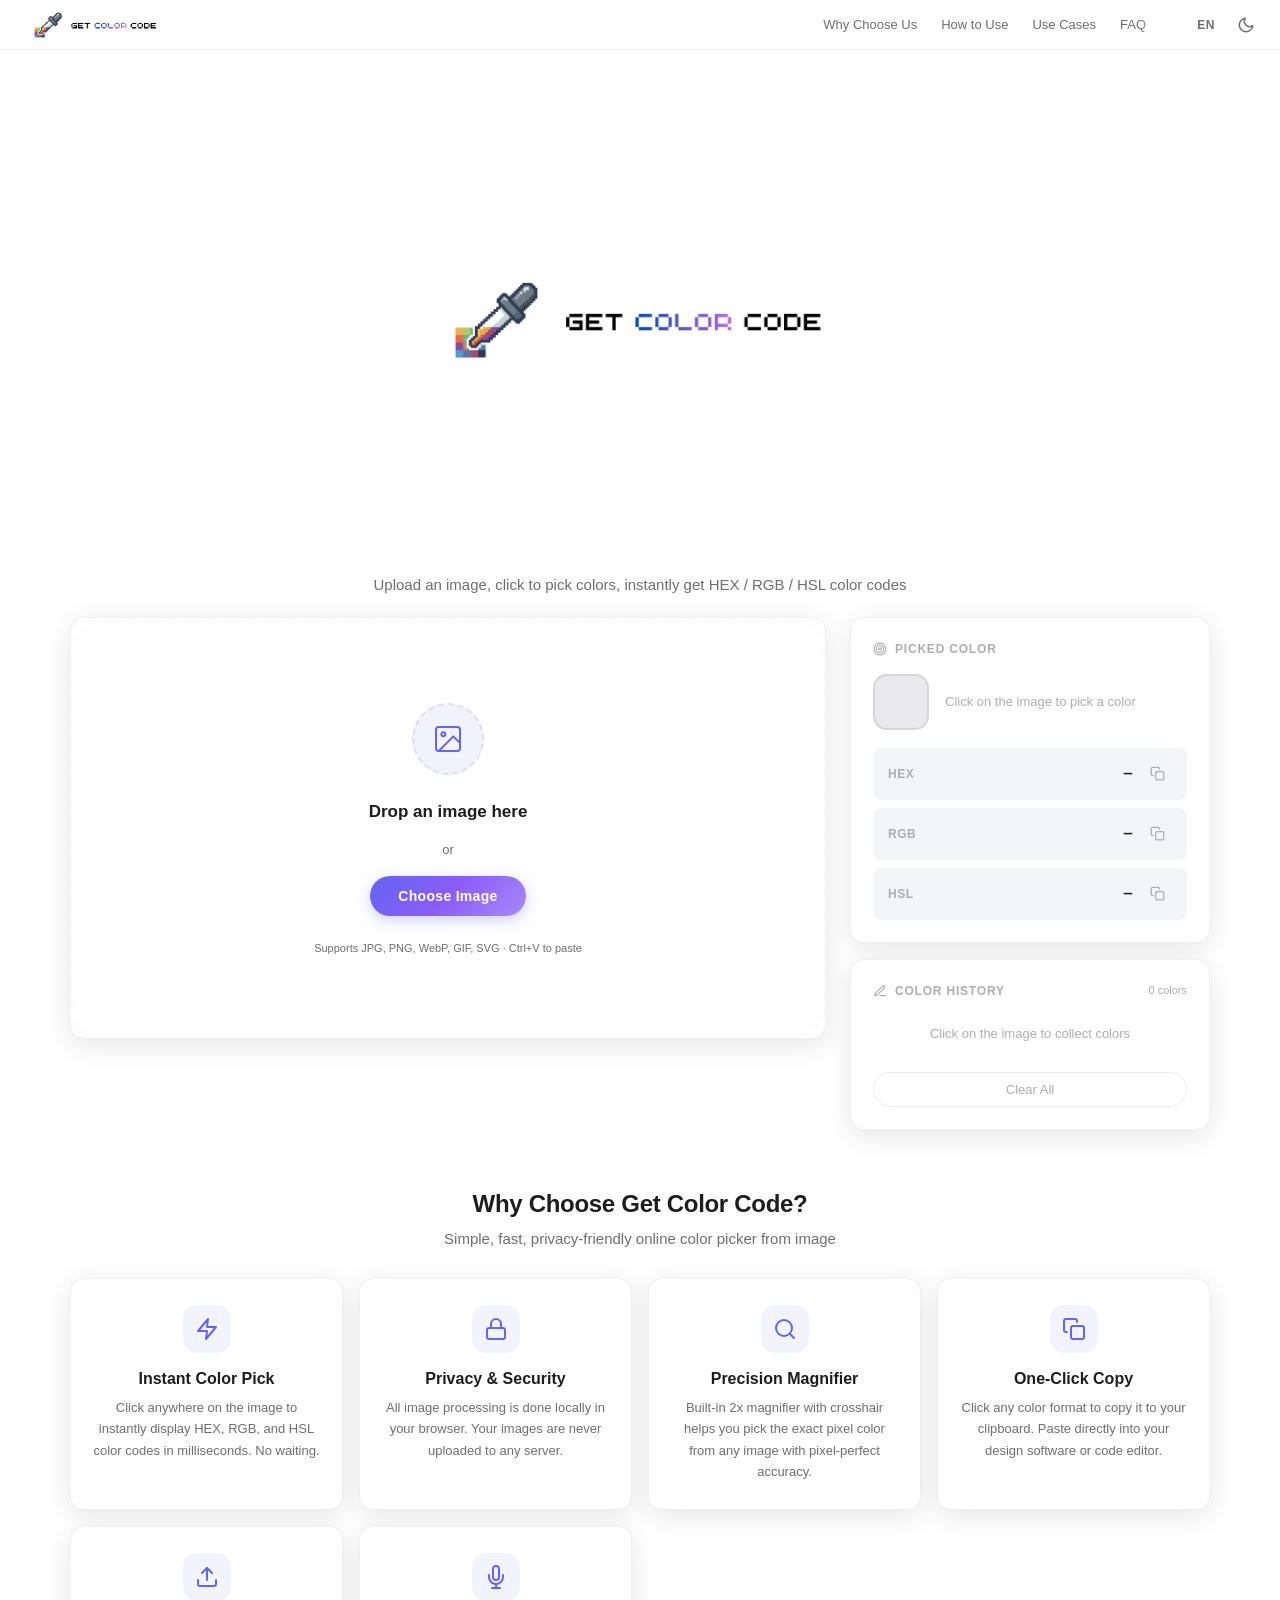
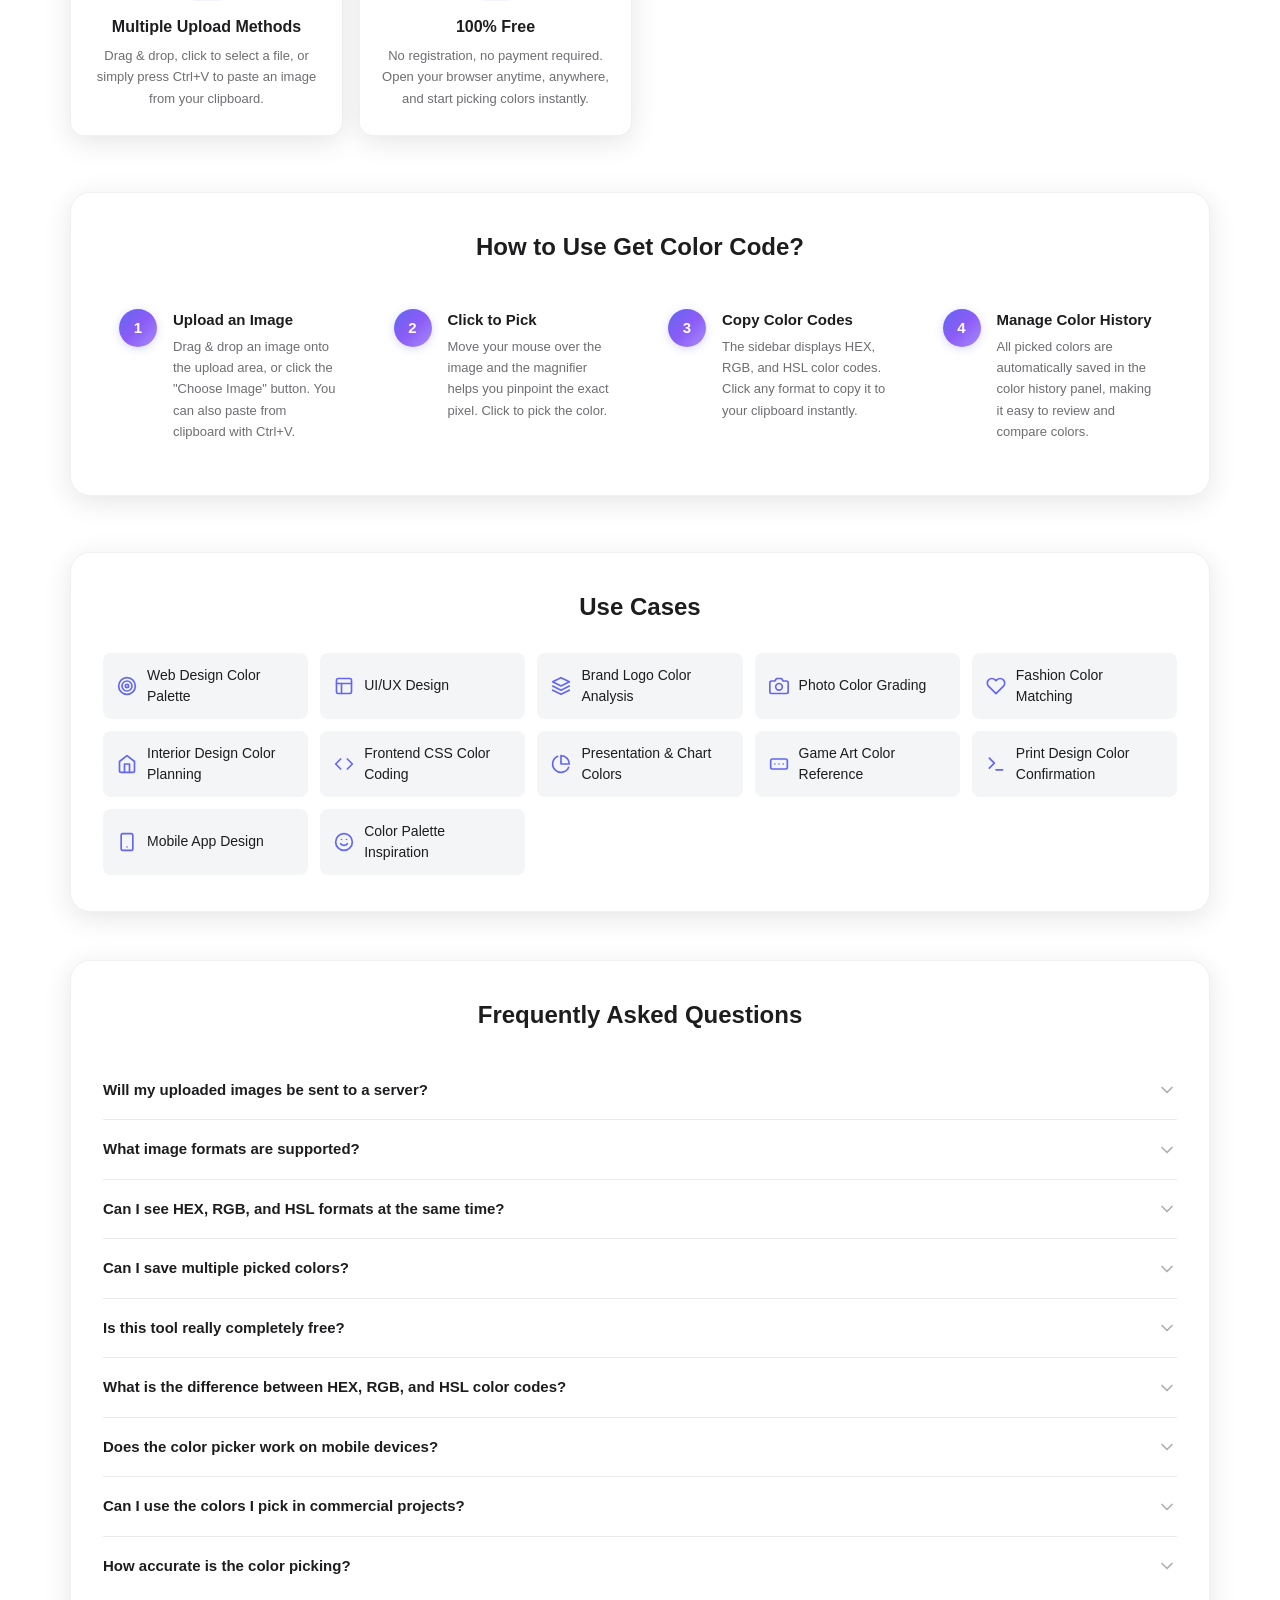
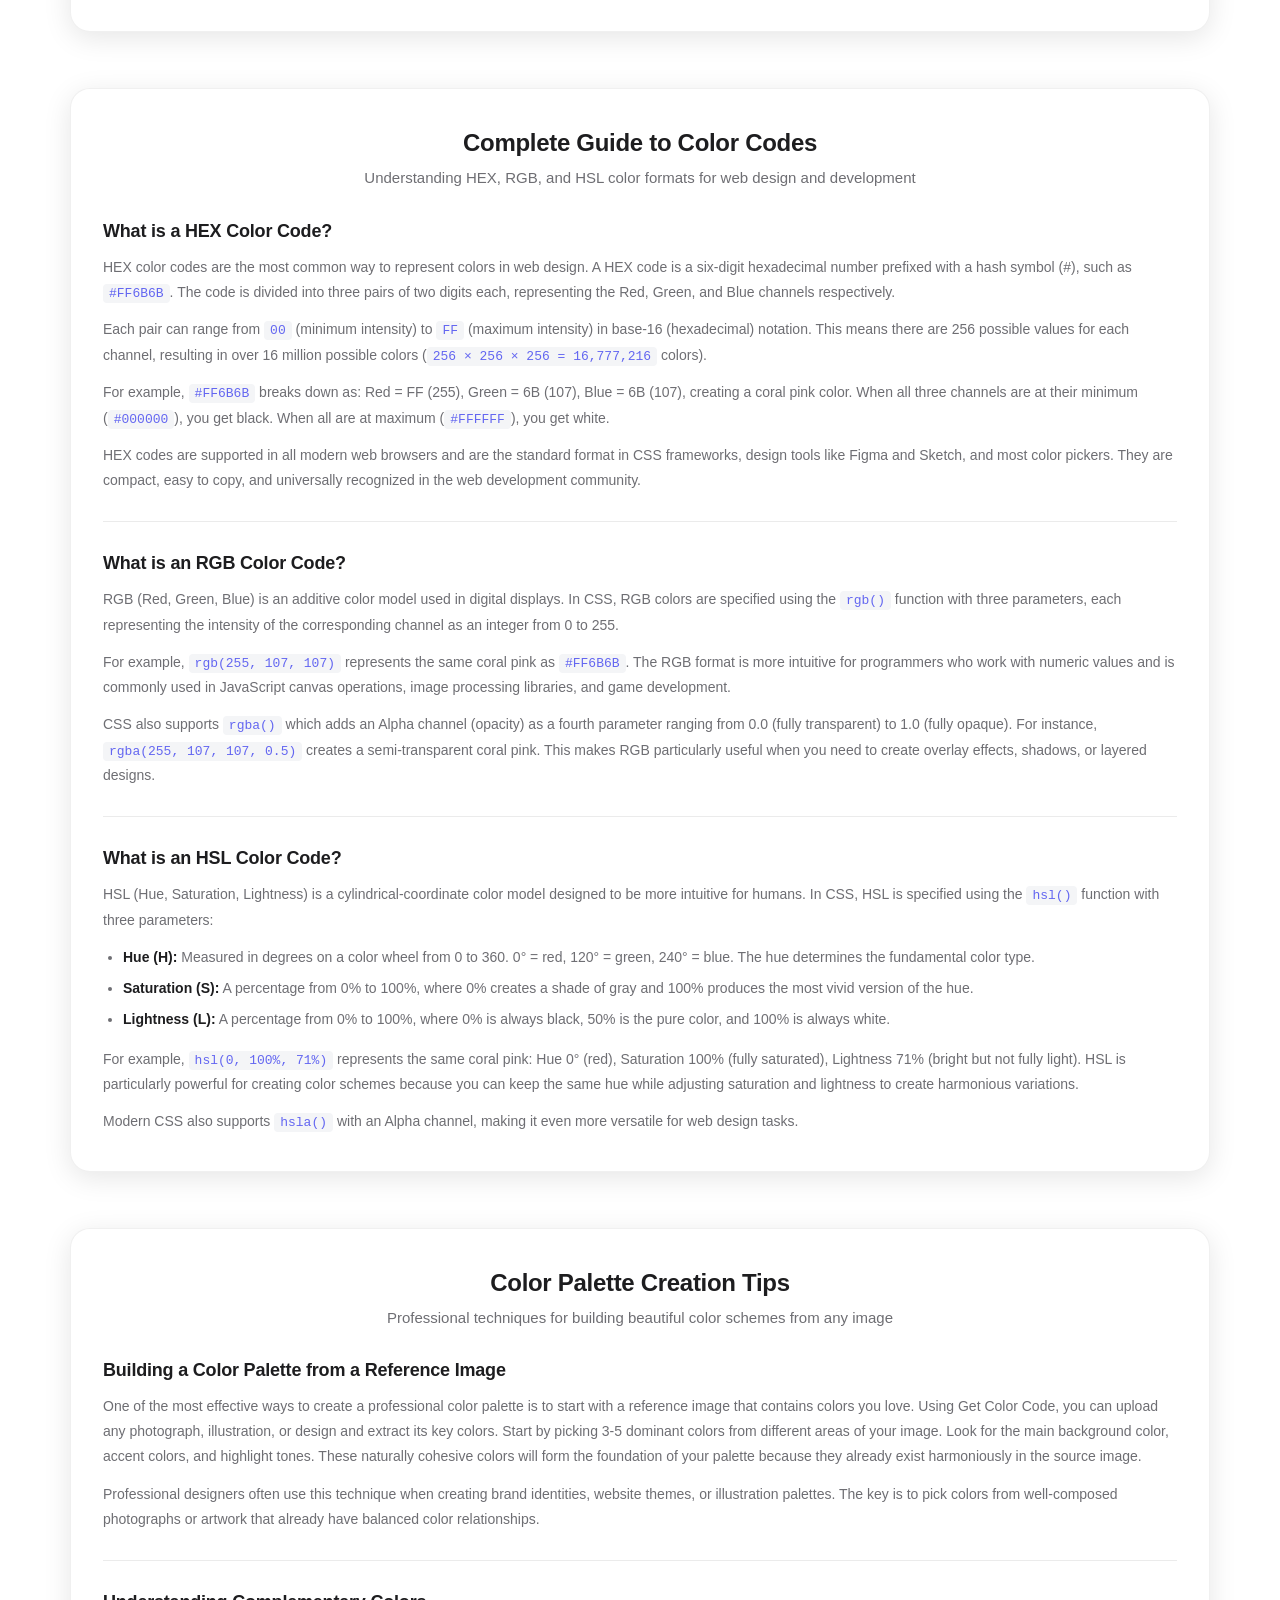
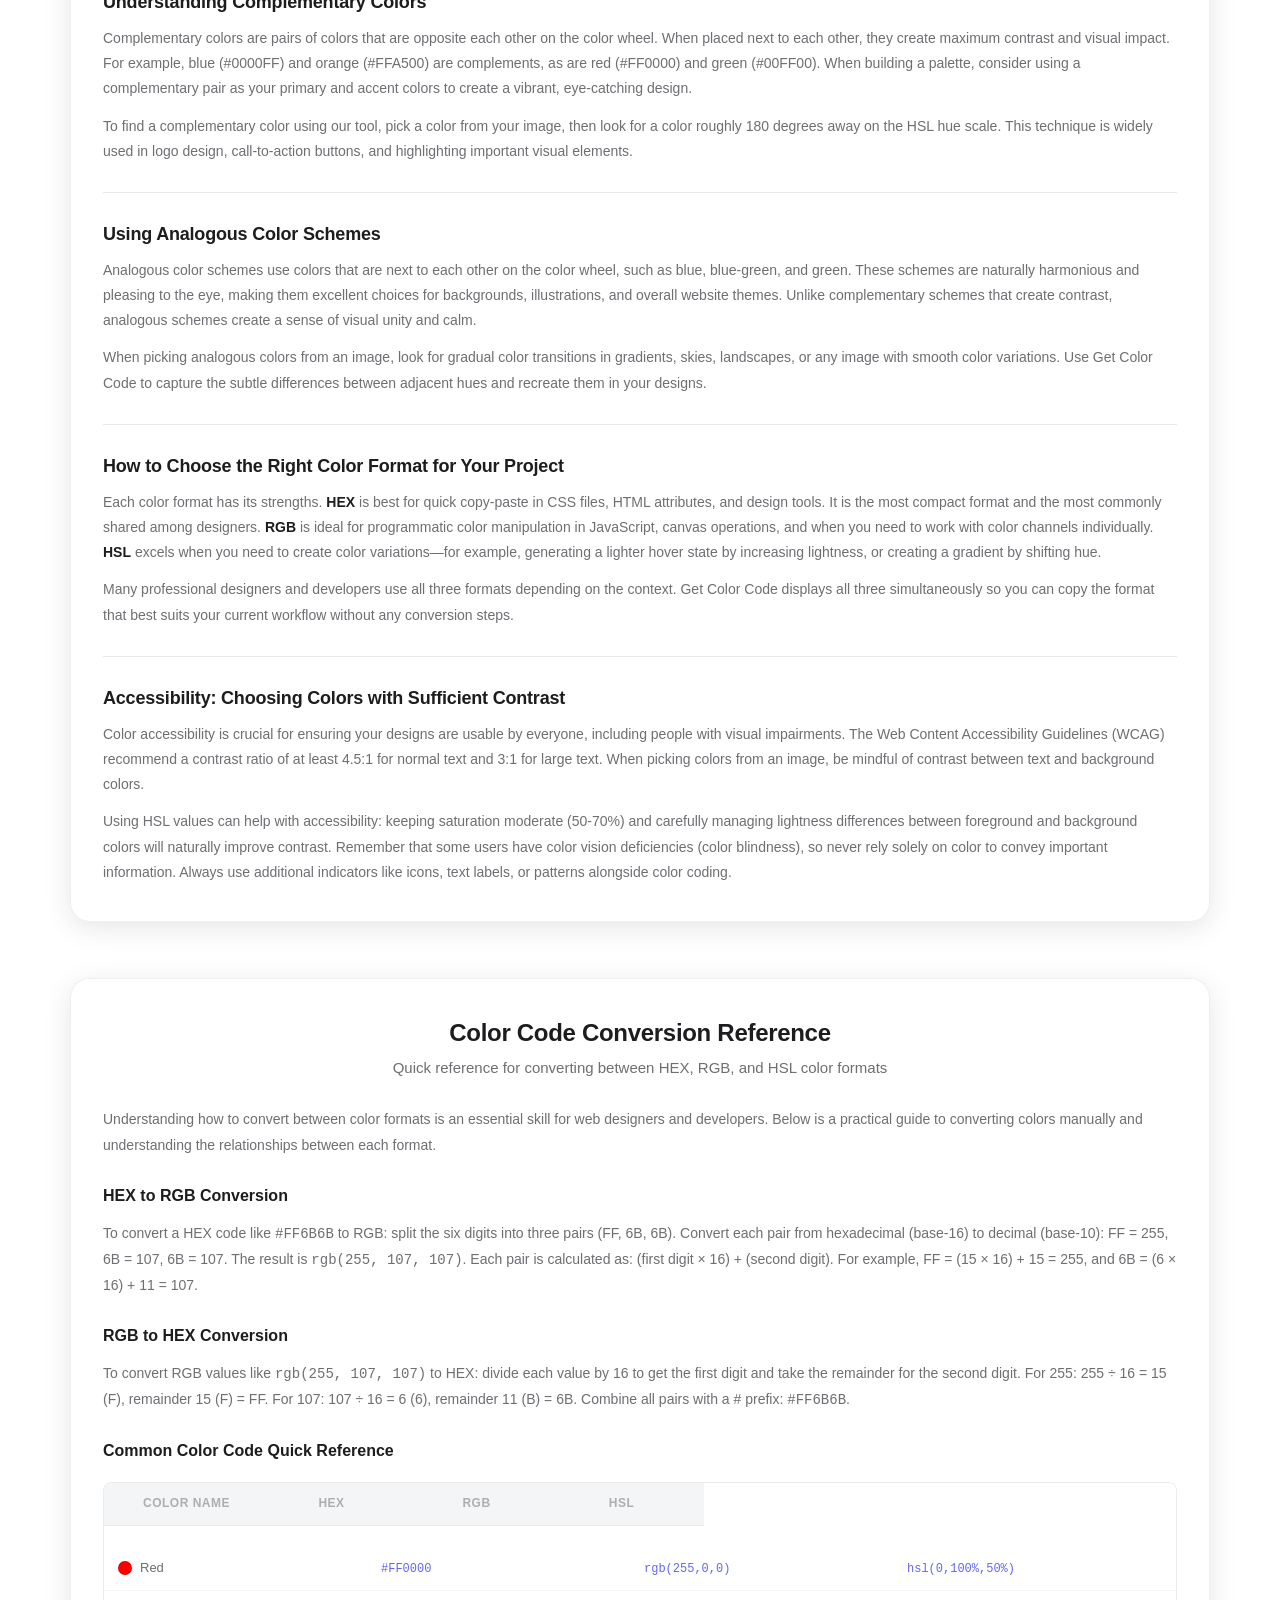
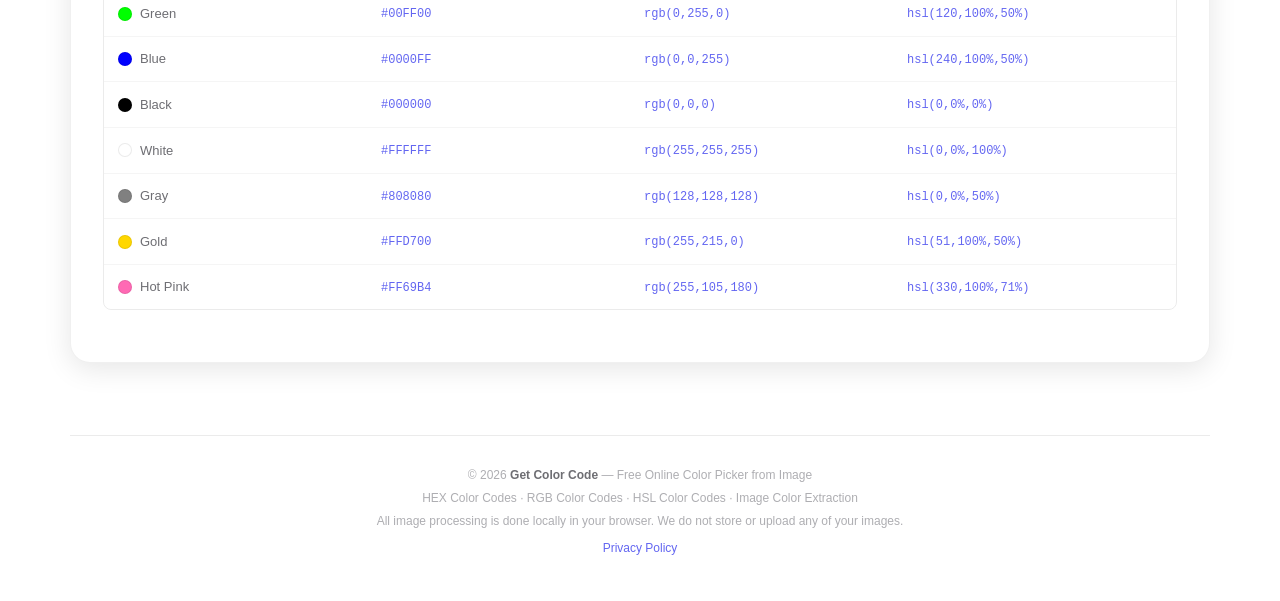
==== commit a305091a: "Add files via upload" ====
--- a/index.html
+++ b/index.html
@@ -350,6 +350,196 @@
         </div>
         <div class="faq-answer">Yes, Get Color Code is completely free to use. No registration required, no hidden fees. We want to provide a simple, useful tool for designers, developers, and anyone who needs to pick colors from images.</div>
       </div>
+      <div class="faq-item">
+        <div class="faq-question" tabindex="0" role="button" aria-expanded="false">
+          <span>What is the difference between HEX, RGB, and HSL color codes?</span>
+          <span class="faq-arrow" aria-hidden="true">
+            <svg xmlns="http://www.w3.org/2000/svg" viewBox="0 0 24 24" fill="none" stroke="currentColor" stroke-width="2" stroke-linecap="round" stroke-linejoin="round"><polyline points="6 9 12 15 18 9"/></svg>
+          </span>
+        </div>
+        <div class="faq-answer">HEX (hexadecimal) is a 6-digit code representing RGB values in base-16 format, widely used in web design (e.g. #FF6B6B). RGB (Red, Green, Blue) defines colors using integer values from 0 to 255 for each channel, commonly used in CSS and graphic design software. HSL (Hue, Saturation, Lightness) is a more intuitive format where Hue determines the color angle (0-360 degrees), Saturation controls intensity (0-100%), and Lightness controls brightness (0-100%). HSL is particularly useful when you want to create color variations by adjusting lightness or saturation while keeping the same hue.</div>
+      </div>
+      <div class="faq-item">
+        <div class="faq-question" tabindex="0" role="button" aria-expanded="false">
+          <span>Does the color picker work on mobile devices?</span>
+          <span class="faq-arrow" aria-hidden="true">
+            <svg xmlns="http://www.w3.org/2000/svg" viewBox="0 0 24 24" fill="none" stroke="currentColor" stroke-width="2" stroke-linecap="round" stroke-linejoin="round"><polyline points="6 9 12 15 18 9"/></svg>
+          </span>
+        </div>
+        <div class="faq-answer">Yes, Get Color Code is fully responsive and works on mobile phones and tablets. On touch devices, simply tap on the image to pick a color. While the magnifier feature is optimized for mouse cursor interaction (desktop), the core color picking functionality works seamlessly on all devices. You can upload images from your mobile gallery and pick colors with a single tap.</div>
+      </div>
+      <div class="faq-item">
+        <div class="faq-question" tabindex="0" role="button" aria-expanded="false">
+          <span>Can I use the colors I pick in commercial projects?</span>
+          <span class="faq-arrow" aria-hidden="true">
+            <svg xmlns="http://www.w3.org/2000/svg" viewBox="0 0 24 24" fill="none" stroke="currentColor" stroke-width="2" stroke-linecap="round" stroke-linejoin="round"><polyline points="6 9 12 15 18 9"/></svg>
+          </span>
+        </div>
+        <div class="faq-answer">Absolutely. The color codes you pick using Get Color Code are simply numerical representations of colors that you can freely use in any commercial or personal project without any restrictions. Whether you are designing a website, creating a brand identity, developing a mobile app, or working on print materials, you are welcome to use the color values you discover through our tool.</div>
+      </div>
+      <div class="faq-item">
+        <div class="faq-question" tabindex="0" role="button" aria-expanded="false">
+          <span>How accurate is the color picking?</span>
+          <span class="faq-arrow" aria-hidden="true">
+            <svg xmlns="http://www.w3.org/2000/svg" viewBox="0 0 24 24" fill="none" stroke="currentColor" stroke-width="2" stroke-linecap="round" stroke-linejoin="round"><polyline points="6 9 12 15 18 9"/></svg>
+          </span>
+        </div>
+        <div class="faq-answer">Get Color Code reads the exact pixel color from your uploaded image with pixel-level precision. The 2x magnifier with crosshair helps you target the exact pixel you want. However, please note that the accuracy of the displayed color also depends on your monitor's calibration and color profile. The tool reads the raw RGB values from the image file itself, which are the most accurate digital representation of the color.</div>
+      </div>
+    </section>
+
+    <!-- ============================================
+         COLOR CODES GUIDE (SEO Content)
+         ============================================ -->
+    <section class="guide-card" aria-labelledby="guide-title">
+      <div class="section-header">
+        <h2 class="section-title" id="guide-title">Complete Guide to Color Codes</h2>
+        <p class="section-desc">Understanding HEX, RGB, and HSL color formats for web design and development</p>
+      </div>
+
+      <article class="guide-article">
+        <h3>What is a HEX Color Code?</h3>
+        <p>HEX color codes are the most common way to represent colors in web design. A HEX code is a six-digit hexadecimal number prefixed with a hash symbol (#), such as <code>#FF6B6B</code>. The code is divided into three pairs of two digits each, representing the Red, Green, and Blue channels respectively.</p>
+        <p>Each pair can range from <code>00</code> (minimum intensity) to <code>FF</code> (maximum intensity) in base-16 (hexadecimal) notation. This means there are 256 possible values for each channel, resulting in over 16 million possible colors (<code>256 × 256 × 256 = 16,777,216</code> colors).</p>
+        <p>For example, <code>#FF6B6B</code> breaks down as: Red = FF (255), Green = 6B (107), Blue = 6B (107), creating a coral pink color. When all three channels are at their minimum (<code>#000000</code>), you get black. When all are at maximum (<code>#FFFFFF</code>), you get white.</p>
+        <p>HEX codes are supported in all modern web browsers and are the standard format in CSS frameworks, design tools like Figma and Sketch, and most color pickers. They are compact, easy to copy, and universally recognized in the web development community.</p>
+      </article>
+
+      <article class="guide-article">
+        <h3>What is an RGB Color Code?</h3>
+        <p>RGB (Red, Green, Blue) is an additive color model used in digital displays. In CSS, RGB colors are specified using the <code>rgb()</code> function with three parameters, each representing the intensity of the corresponding channel as an integer from 0 to 255.</p>
+        <p>For example, <code>rgb(255, 107, 107)</code> represents the same coral pink as <code>#FF6B6B</code>. The RGB format is more intuitive for programmers who work with numeric values and is commonly used in JavaScript canvas operations, image processing libraries, and game development.</p>
+        <p>CSS also supports <code>rgba()</code> which adds an Alpha channel (opacity) as a fourth parameter ranging from 0.0 (fully transparent) to 1.0 (fully opaque). For instance, <code>rgba(255, 107, 107, 0.5)</code> creates a semi-transparent coral pink. This makes RGB particularly useful when you need to create overlay effects, shadows, or layered designs.</p>
+      </article>
+
+      <article class="guide-article">
+        <h3>What is an HSL Color Code?</h3>
+        <p>HSL (Hue, Saturation, Lightness) is a cylindrical-coordinate color model designed to be more intuitive for humans. In CSS, HSL is specified using the <code>hsl()</code> function with three parameters:</p>
+        <ul>
+          <li><strong>Hue (H):</strong> Measured in degrees on a color wheel from 0 to 360. 0° = red, 120° = green, 240° = blue. The hue determines the fundamental color type.</li>
+          <li><strong>Saturation (S):</strong> A percentage from 0% to 100%, where 0% creates a shade of gray and 100% produces the most vivid version of the hue.</li>
+          <li><strong>Lightness (L):</strong> A percentage from 0% to 100%, where 0% is always black, 50% is the pure color, and 100% is always white.</li>
+        </ul>
+        <p>For example, <code>hsl(0, 100%, 71%)</code> represents the same coral pink: Hue 0° (red), Saturation 100% (fully saturated), Lightness 71% (bright but not fully light). HSL is particularly powerful for creating color schemes because you can keep the same hue while adjusting saturation and lightness to create harmonious variations.</p>
+        <p>Modern CSS also supports <code>hsla()</code> with an Alpha channel, making it even more versatile for web design tasks.</p>
+      </article>
+    </section>
+
+    <!-- ============================================
+         COLOR THEORY & TIPS (SEO Content)
+         ============================================ -->
+    <section class="tips-card" aria-labelledby="tips-title">
+      <div class="section-header">
+        <h2 class="section-title" id="tips-title">Color Palette Creation Tips</h2>
+        <p class="section-desc">Professional techniques for building beautiful color schemes from any image</p>
+      </div>
+
+      <article class="guide-article">
+        <h3>Building a Color Palette from a Reference Image</h3>
+        <p>One of the most effective ways to create a professional color palette is to start with a reference image that contains colors you love. Using Get Color Code, you can upload any photograph, illustration, or design and extract its key colors. Start by picking 3-5 dominant colors from different areas of your image. Look for the main background color, accent colors, and highlight tones. These naturally cohesive colors will form the foundation of your palette because they already exist harmoniously in the source image.</p>
+        <p>Professional designers often use this technique when creating brand identities, website themes, or illustration palettes. The key is to pick colors from well-composed photographs or artwork that already have balanced color relationships.</p>
+      </article>
+
+      <article class="guide-article">
+        <h3>Understanding Complementary Colors</h3>
+        <p>Complementary colors are pairs of colors that are opposite each other on the color wheel. When placed next to each other, they create maximum contrast and visual impact. For example, blue (#0000FF) and orange (#FFA500) are complements, as are red (#FF0000) and green (#00FF00). When building a palette, consider using a complementary pair as your primary and accent colors to create a vibrant, eye-catching design.</p>
+        <p>To find a complementary color using our tool, pick a color from your image, then look for a color roughly 180 degrees away on the HSL hue scale. This technique is widely used in logo design, call-to-action buttons, and highlighting important visual elements.</p>
+      </article>
+
+      <article class="guide-article">
+        <h3>Using Analogous Color Schemes</h3>
+        <p>Analogous color schemes use colors that are next to each other on the color wheel, such as blue, blue-green, and green. These schemes are naturally harmonious and pleasing to the eye, making them excellent choices for backgrounds, illustrations, and overall website themes. Unlike complementary schemes that create contrast, analogous schemes create a sense of visual unity and calm.</p>
+        <p>When picking analogous colors from an image, look for gradual color transitions in gradients, skies, landscapes, or any image with smooth color variations. Use Get Color Code to capture the subtle differences between adjacent hues and recreate them in your designs.</p>
+      </article>
+
+      <article class="guide-article">
+        <h3>How to Choose the Right Color Format for Your Project</h3>
+        <p>Each color format has its strengths. <strong>HEX</strong> is best for quick copy-paste in CSS files, HTML attributes, and design tools. It is the most compact format and the most commonly shared among designers. <strong>RGB</strong> is ideal for programmatic color manipulation in JavaScript, canvas operations, and when you need to work with color channels individually. <strong>HSL</strong> excels when you need to create color variations&mdash;for example, generating a lighter hover state by increasing lightness, or creating a gradient by shifting hue.</p>
+        <p>Many professional designers and developers use all three formats depending on the context. Get Color Code displays all three simultaneously so you can copy the format that best suits your current workflow without any conversion steps.</p>
+      </article>
+
+      <article class="guide-article">
+        <h3>Accessibility: Choosing Colors with Sufficient Contrast</h3>
+        <p>Color accessibility is crucial for ensuring your designs are usable by everyone, including people with visual impairments. The Web Content Accessibility Guidelines (WCAG) recommend a contrast ratio of at least 4.5:1 for normal text and 3:1 for large text. When picking colors from an image, be mindful of contrast between text and background colors.</p>
+        <p>Using HSL values can help with accessibility: keeping saturation moderate (50-70%) and carefully managing lightness differences between foreground and background colors will naturally improve contrast. Remember that some users have color vision deficiencies (color blindness), so never rely solely on color to convey important information. Always use additional indicators like icons, text labels, or patterns alongside color coding.</p>
+      </article>
+    </section>
+
+    <!-- ============================================
+         COLOR CODE CONVERSION REFERENCE (SEO Content)
+         ============================================ -->
+    <section class="reference-card" aria-labelledby="reference-title">
+      <div class="section-header">
+        <h2 class="section-title" id="reference-title">Color Code Conversion Reference</h2>
+        <p class="section-desc">Quick reference for converting between HEX, RGB, and HSL color formats</p>
+      </div>
+      <div class="reference-content">
+        <p>Understanding how to convert between color formats is an essential skill for web designers and developers. Below is a practical guide to converting colors manually and understanding the relationships between each format.</p>
+
+        <h3>HEX to RGB Conversion</h3>
+        <p>To convert a HEX code like <code>#FF6B6B</code> to RGB: split the six digits into three pairs (FF, 6B, 6B). Convert each pair from hexadecimal (base-16) to decimal (base-10): FF = 255, 6B = 107, 6B = 107. The result is <code>rgb(255, 107, 107)</code>. Each pair is calculated as: (first digit × 16) + (second digit). For example, FF = (15 × 16) + 15 = 255, and 6B = (6 × 16) + 11 = 107.</p>
+
+        <h3>RGB to HEX Conversion</h3>
+        <p>To convert RGB values like <code>rgb(255, 107, 107)</code> to HEX: divide each value by 16 to get the first digit and take the remainder for the second digit. For 255: 255 ÷ 16 = 15 (F), remainder 15 (F) = FF. For 107: 107 ÷ 16 = 6 (6), remainder 11 (B) = 6B. Combine all pairs with a # prefix: <code>#FF6B6B</code>.</p>
+
+        <h3>Common Color Code Quick Reference</h3>
+        <div class="color-table">
+          <div class="color-table-row header">
+            <span>Color Name</span>
+            <span>HEX</span>
+            <span>RGB</span>
+            <span>HSL</span>
+          </div>
+          <div class="color-table-row">
+            <span class="color-name-ind"><span class="color-dot" style="background:#FF0000"></span>Red</span>
+            <span><code>#FF0000</code></span>
+            <span><code>rgb(255,0,0)</code></span>
+            <span><code>hsl(0,100%,50%)</code></span>
+          </div>
+          <div class="color-table-row">
+            <span class="color-name-ind"><span class="color-dot" style="background:#00FF00"></span>Green</span>
+            <span><code>#00FF00</code></span>
+            <span><code>rgb(0,255,0)</code></span>
+            <span><code>hsl(120,100%,50%)</code></span>
+          </div>
+          <div class="color-table-row">
+            <span class="color-name-ind"><span class="color-dot" style="background:#0000FF"></span>Blue</span>
+            <span><code>#0000FF</code></span>
+            <span><code>rgb(0,0,255)</code></span>
+            <span><code>hsl(240,100%,50%)</code></span>
+          </div>
+          <div class="color-table-row">
+            <span class="color-name-ind"><span class="color-dot" style="background:#000000"></span>Black</span>
+            <span><code>#000000</code></span>
+            <span><code>rgb(0,0,0)</code></span>
+            <span><code>hsl(0,0%,0%)</code></span>
+          </div>
+          <div class="color-table-row">
+            <span class="color-name-ind"><span class="color-dot" style="background:#FFFFFF"></span>White</span>
+            <span><code>#FFFFFF</code></span>
+            <span><code>rgb(255,255,255)</code></span>
+            <span><code>hsl(0,0%,100%)</code></span>
+          </div>
+          <div class="color-table-row">
+            <span class="color-name-ind"><span class="color-dot" style="background:#808080"></span>Gray</span>
+            <span><code>#808080</code></span>
+            <span><code>rgb(128,128,128)</code></span>
+            <span><code>hsl(0,0%,50%)</code></span>
+          </div>
+          <div class="color-table-row">
+            <span class="color-name-ind"><span class="color-dot" style="background:#FFD700"></span>Gold</span>
+            <span><code>#FFD700</code></span>
+            <span><code>rgb(255,215,0)</code></span>
+            <span><code>hsl(51,100%,50%)</code></span>
+          </div>
+          <div class="color-table-row">
+            <span class="color-name-ind"><span class="color-dot" style="background:#FF69B4"></span>Hot Pink</span>
+            <span><code>#FF69B4</code></span>
+            <span><code>rgb(255,105,180)</code></span>
+            <span><code>hsl(330,100%,71%)</code></span>
+          </div>
+        </div>
+      </div>
     </section>
 
   </div>
--- a/style.css
+++ b/style.css
@@ -1331,6 +1331,175 @@
 [data-theme="dark"] .footer-privacy a {
   color: #a78bfa;
 }
+
+/* ─── Guide / Tips / Reference Cards ─────── */
+.guide-card,
+.tips-card,
+.reference-card {
+  background: var(--card-bg);
+  border-radius: var(--radius-lg);
+  box-shadow: var(--shadow);
+  border: 1px solid var(--card-border);
+  padding: 36px 32px;
+  margin-bottom: 56px;
+}
+
+.guide-article {
+  margin-bottom: 28px;
+  padding-bottom: 28px;
+  border-bottom: 1px solid var(--border);
+}
+
+.guide-article:last-child {
+  margin-bottom: 0;
+  padding-bottom: 0;
+  border-bottom: none;
+}
+
+.guide-article h3 {
+  font-size: 18px;
+  font-weight: 700;
+  color: var(--text);
+  margin-bottom: 10px;
+  letter-spacing: -0.2px;
+}
+
+.guide-article p {
+  font-size: 14px;
+  color: var(--text-secondary);
+  line-height: 1.8;
+  margin-bottom: 12px;
+}
+
+.guide-article p:last-child {
+  margin-bottom: 0;
+}
+
+.guide-article ul {
+  margin: 10px 0 14px;
+  padding-left: 20px;
+}
+
+.guide-article ul li {
+  font-size: 14px;
+  color: var(--text-secondary);
+  line-height: 1.8;
+  margin-bottom: 6px;
+}
+
+.guide-article code {
+  font-family: var(--font-mono);
+  font-size: 13px;
+  background: var(--code-bg);
+  padding: 2px 6px;
+  border-radius: 4px;
+  color: var(--accent);
+}
+
+.guide-article strong {
+  color: var(--text);
+}
+
+/* ─── Color Reference Table ──────────────── */
+.reference-content {
+  font-size: 14px;
+  color: var(--text-secondary);
+  line-height: 1.8;
+}
+
+.reference-content h3 {
+  font-size: 16px;
+  font-weight: 700;
+  color: var(--text);
+  margin-top: 24px;
+  margin-bottom: 10px;
+}
+
+.reference-content p {
+  margin-bottom: 14px;
+}
+
+.color-table {
+  display: flex;
+  flex-direction: column;
+  border: 1px solid var(--border);
+  border-radius: var(--radius-sm);
+  overflow: hidden;
+  margin: 16px 0;
+}
+
+.color-table-row {
+  display: grid;
+  grid-template-columns: 1fr 1fr 1fr 1fr;
+  gap: 8px;
+  padding: 10px 14px;
+  align-items: center;
+  border-bottom: 1px solid var(--border-light);
+  font-size: 13px;
+}
+
+.color-table-row:last-child {
+  border-bottom: none;
+}
+
+.color-table-row.header {
+  background: var(--code-bg);
+  font-weight: 700;
+  font-size: 12px;
+  text-transform: uppercase;
+  letter-spacing: 0.5px;
+  color: var(--text-tertiary);
+}
+
+.color-table-row code {
+  font-family: var(--font-mono);
+  font-size: 12px;
+  color: var(--accent);
+}
+
+.color-name-ind {
+  display: flex;
+  align-items: center;
+  gap: 8px;
+}
+
+.color-dot {
+  width: 14px;
+  height: 14px;
+  border-radius: 50%;
+  display: inline-block;
+  border: 1px solid var(--border);
+  flex-shrink: 0;
+}
+
+/* Responsive table */
+@media (max-width: 640px) {
+  .color-table-row {
+    grid-template-columns: 1fr 1fr;
+    gap: 4px;
+    font-size: 12px;
+    padding: 8px 10px;
+  }
+  
+  .color-table-row.header {
+    display: none;
+  }
+  
+  .guide-card,
+  .tips-card,
+  .reference-card {
+    padding: 24px 18px;
+    margin-bottom: 40px;
+  }
+  
+  .guide-article h3 {
+    font-size: 16px;
+  }
+  
+  .guide-article p {
+    font-size: 13px;
+  }
+}
 /* ─── Toast ─────────────────────────────── */
 .toast {
   position: fixed;
